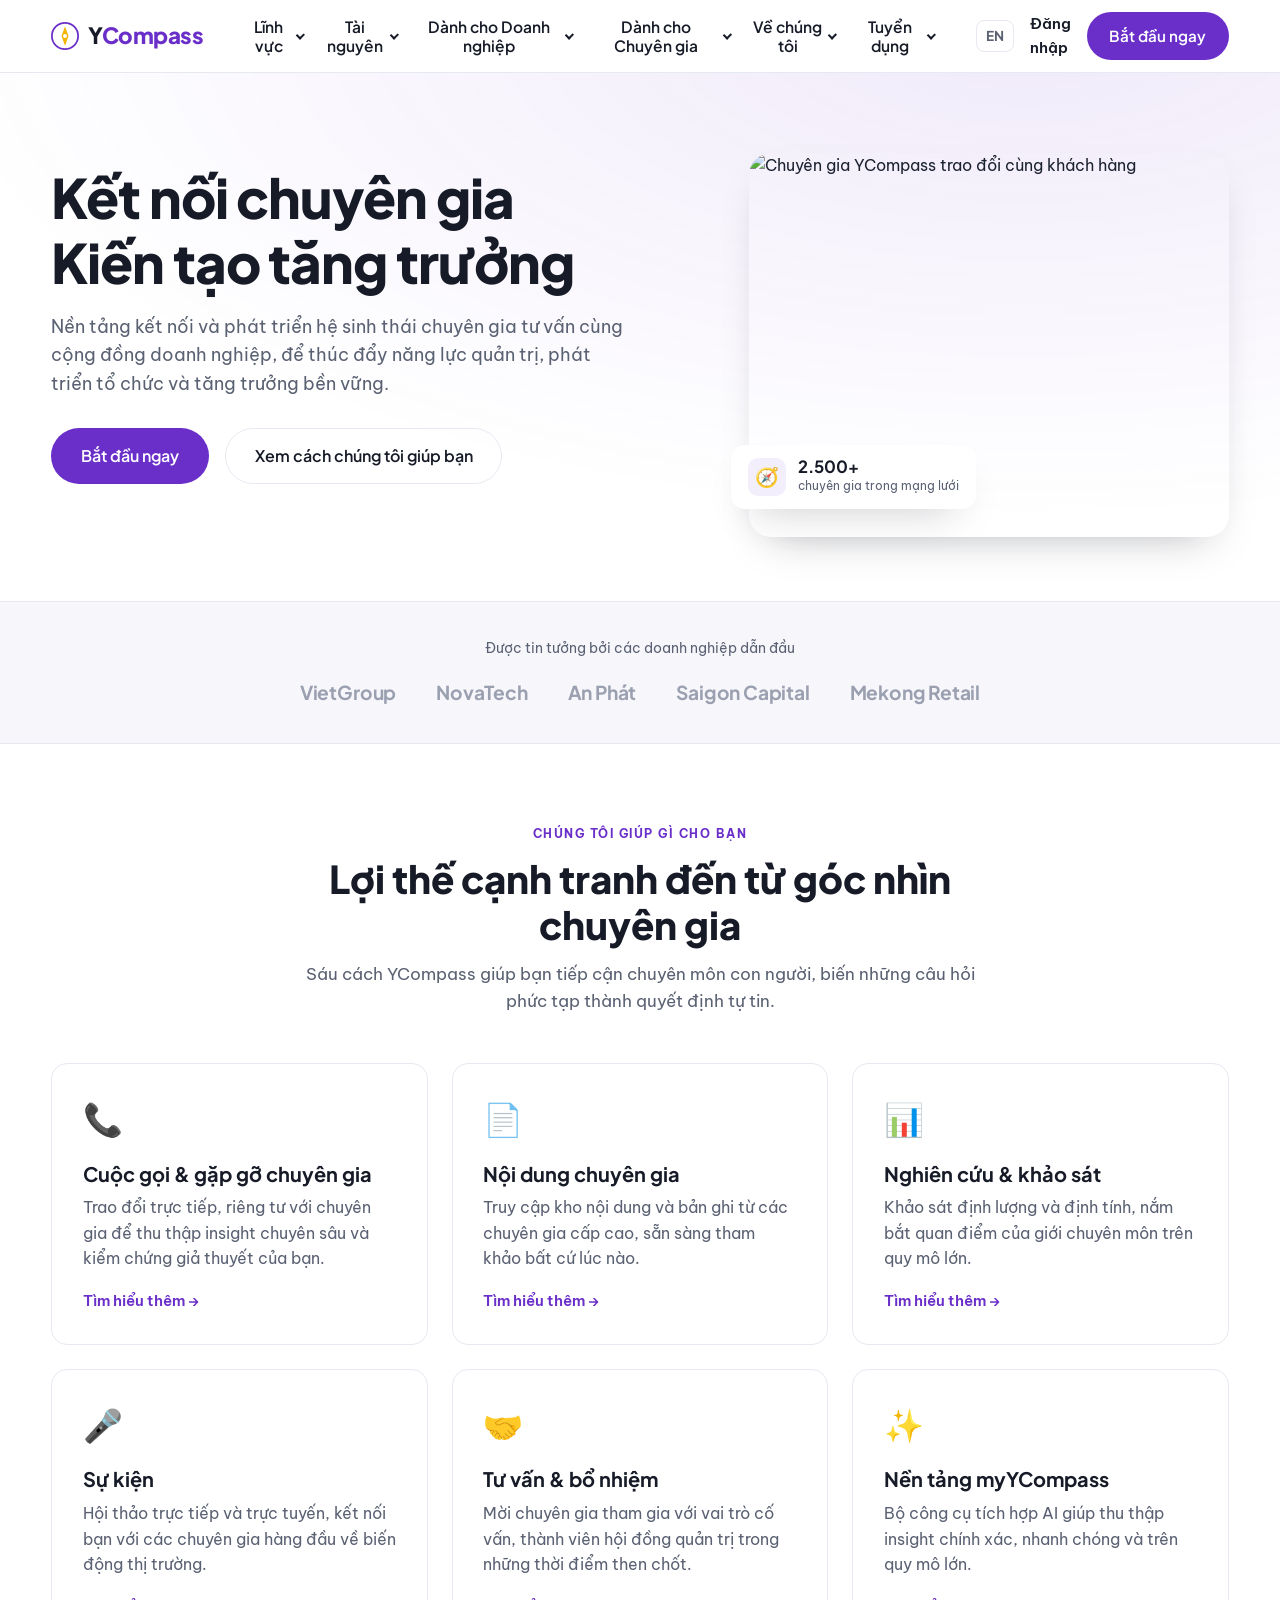
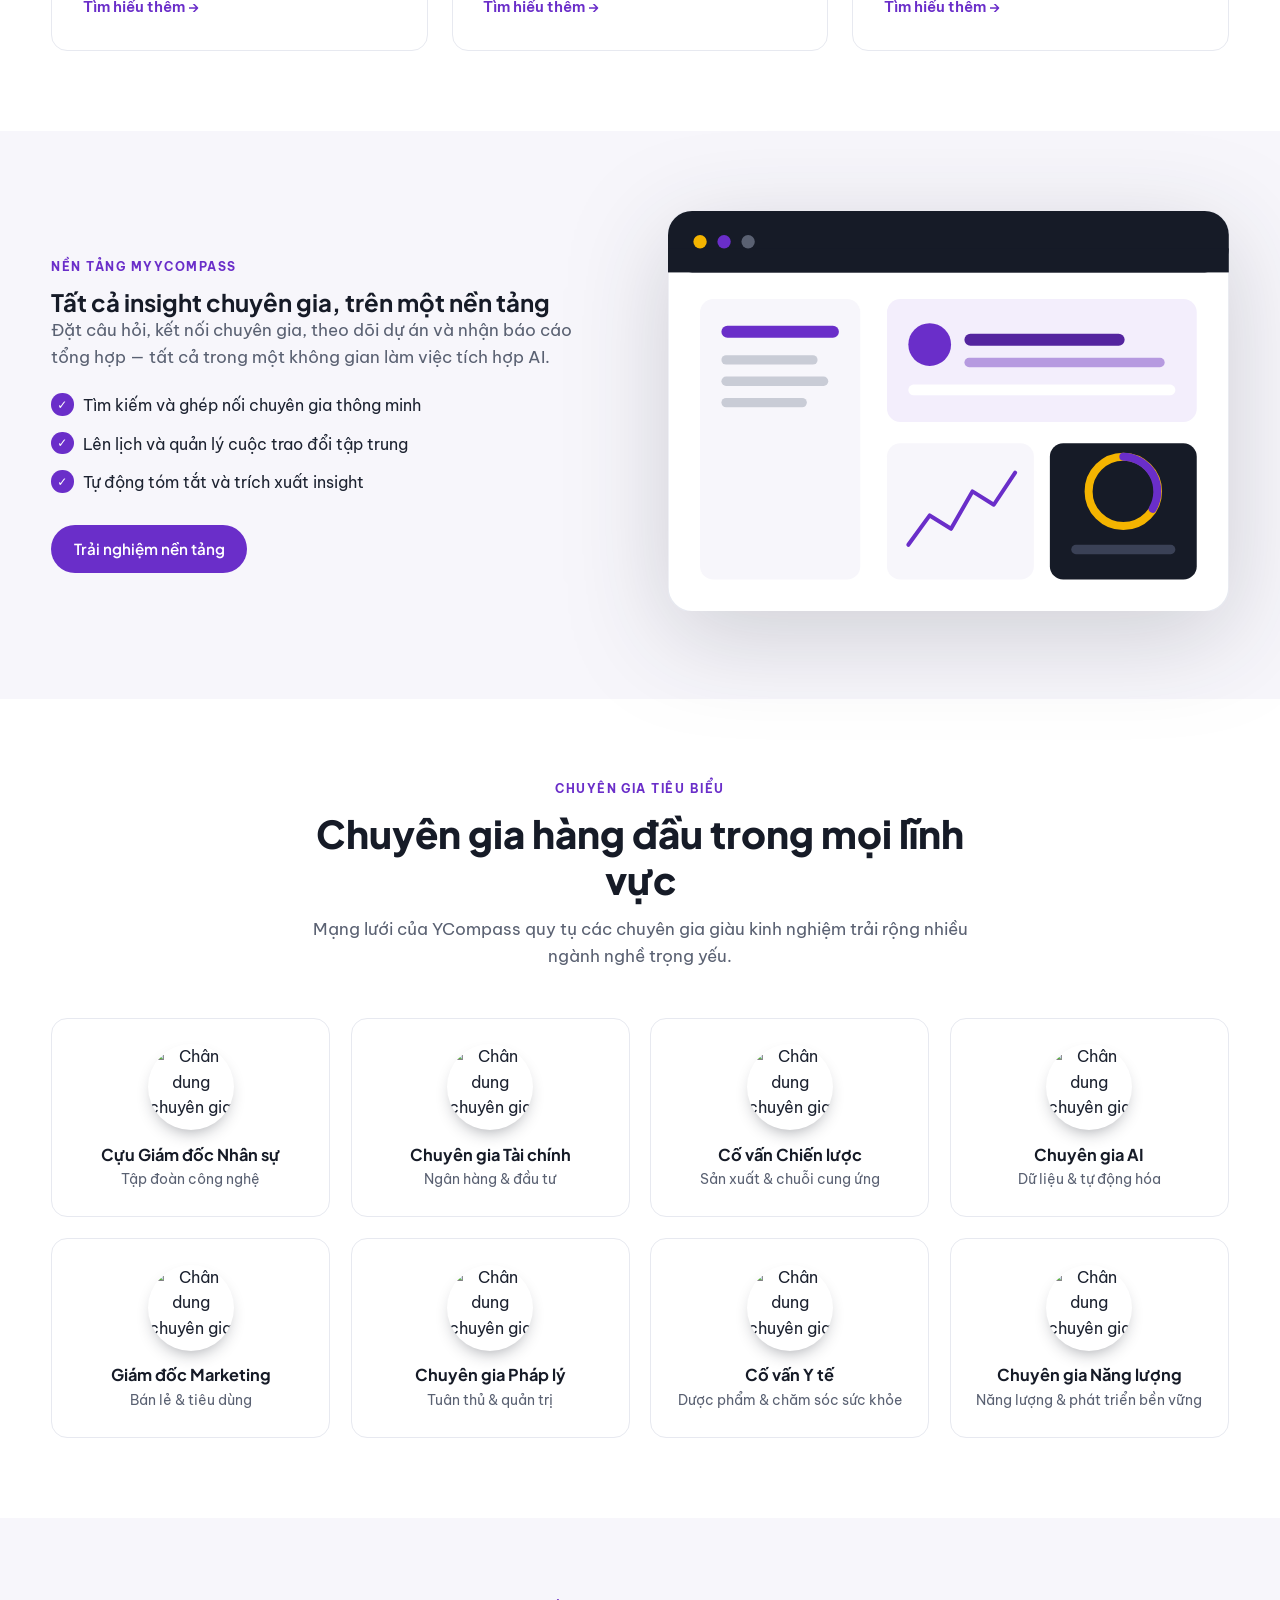
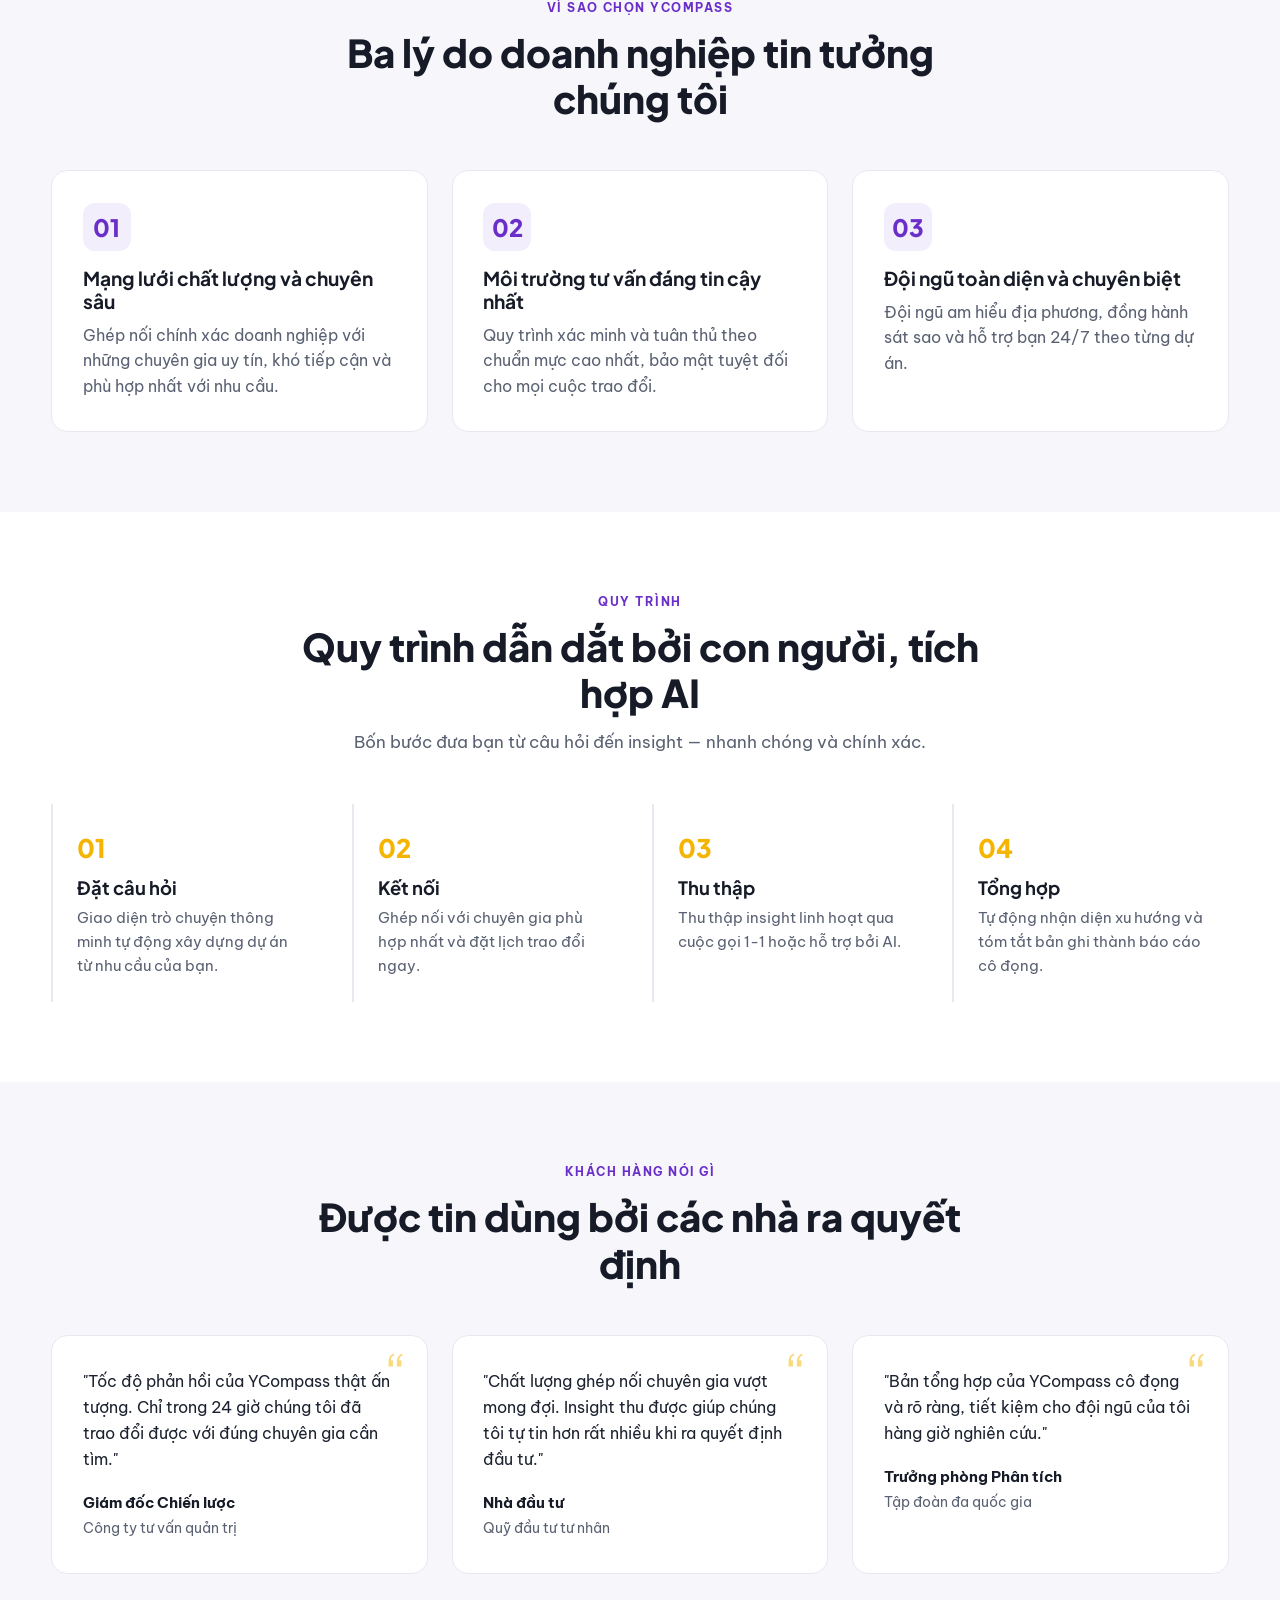
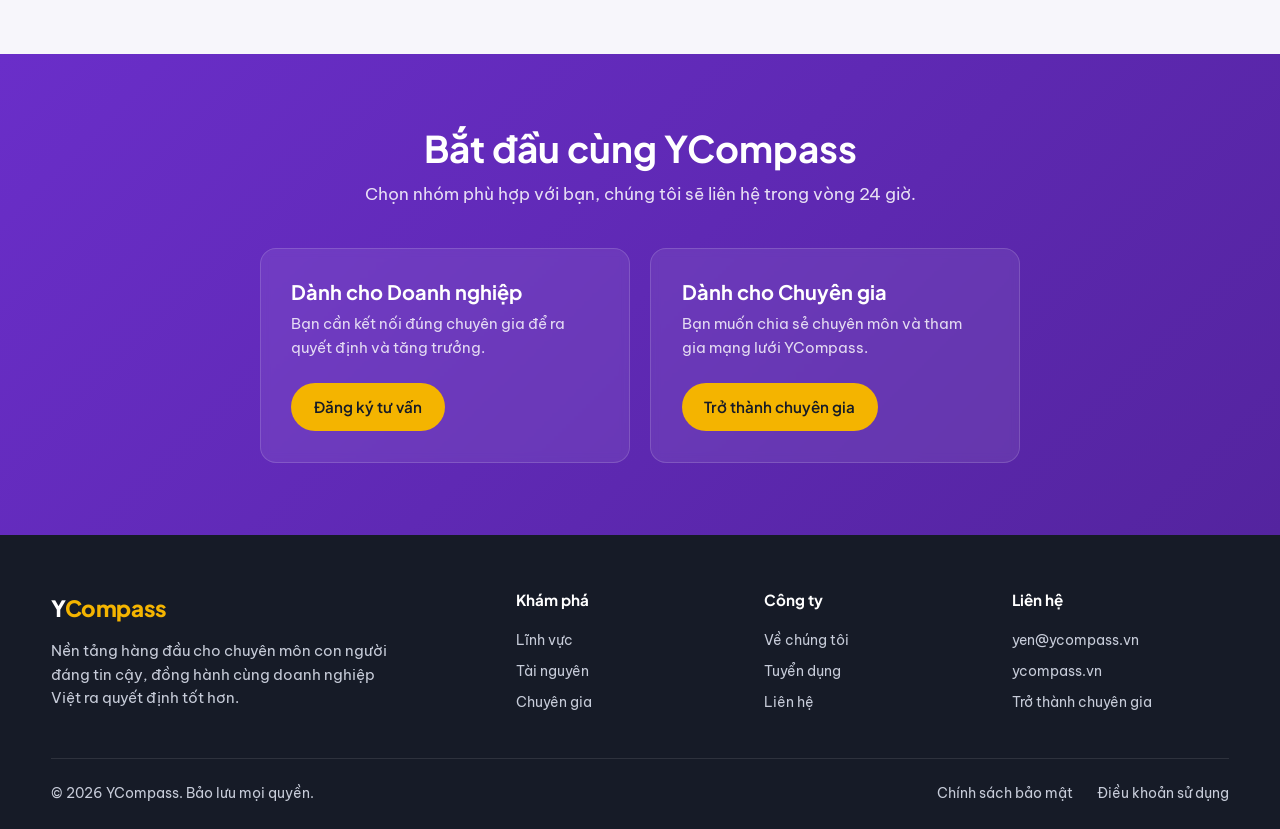
==== index.html @ c02d5e77 "Homepage hero & CTA tweaks - Hero: 2-line headline (no dash), remove eyebrow line - CTA: reduce to 2" ====
<!DOCTYPE html>
<html lang="vi">
<head>
  <meta charset="UTF-8" />
  <meta name="viewport" content="width=device-width, initial-scale=1.0" />
  <title>YCompass — Nền tảng chuyên môn con người đáng tin cậy</title>
  <meta name="description" content="YCompass là nền tảng hàng đầu kết nối doanh nghiệp với mạng lưới chuyên gia, mang đến góc nhìn chuyên môn đáng tin cậy để ra quyết định chiến lược." />
  <link rel="preconnect" href="https://fonts.googleapis.com" />
  <link rel="preconnect" href="https://fonts.gstatic.com" crossorigin />
  <link href="https://fonts.googleapis.com/css2?family=Plus+Jakarta+Sans:wght@400;500;600;700;800&family=Be+Vietnam+Pro:wght@400;500;600;700&display=swap" rel="stylesheet" />
  <link rel="stylesheet" href="styles.css" />
</head>
<body data-page="home">
  <div id="site-header"></div>

  <main id="top">
    <!-- ===== 1. Hero ===== -->
    <section class="hero">
      <div class="container hero-inner">
        <div class="hero-copy">
          <h1>Kết nối chuyên gia<br>Kiến tạo tăng trưởng</h1>
          <p class="lead">Nền tảng kết nối và phát triển hệ sinh thái chuyên gia tư vấn cùng cộng đồng doanh nghiệp, để thúc đẩy năng lực quản trị, phát triển tổ chức và tăng trưởng bền vững.</p>
          <div class="hero-cta">
            <a href="#contact" class="btn btn-primary btn-lg">Bắt đầu ngay</a>
            <a href="#services" class="btn btn-ghost btn-lg">Xem cách chúng tôi giúp bạn</a>
          </div>
        </div>
        <div class="hero-visual">
          <div class="hero-photo">
            <img src="https://images.unsplash.com/photo-1521737604893-d14cc237f11d?auto=format&fit=crop&w=1000&q=80" alt="Chuyên gia YCompass trao đổi cùng khách hàng" loading="eager" />
            <div class="badge"><span class="dotg">🧭</span><span><strong>2.500+</strong><span>chuyên gia trong mạng lưới</span></span></div>
          </div>
        </div>
      </div>
    </section>

    <!-- ===== Logos ===== -->
    <section class="logos">
      <div class="container">
        <p>Được tin tưởng bởi các doanh nghiệp dẫn đầu</p>
        <div class="logo-row">
          <span>VietGroup</span><span>NovaTech</span><span>An Phát</span>
          <span>Saigon Capital</span><span>Mekong Retail</span>
        </div>
      </div>
    </section>

    <!-- ===== 2. How we help (intro) ===== -->
    <section class="section" id="services">
      <div class="container">
        <div class="section-head">
          <p class="eyebrow">Chúng tôi giúp gì cho bạn</p>
          <h2>Lợi thế cạnh tranh đến từ góc nhìn chuyên gia</h2>
          <p class="section-sub">Sáu cách YCompass giúp bạn tiếp cận chuyên môn con người, biến những câu hỏi phức tạp thành quyết định tự tin.</p>
        </div>

        <!-- ===== 3. Six services ===== -->
        <div class="card-grid cols-3">
          <article class="card">
            <div class="card-icon">📞</div>
            <h3>Cuộc gọi & gặp gỡ chuyên gia</h3>
            <p>Trao đổi trực tiếp, riêng tư với chuyên gia để thu thập insight chuyên sâu và kiểm chứng giả thuyết của bạn.</p>
            <a href="experts.html" class="card-link">Tìm hiểu thêm →</a>
          </article>
          <article class="card">
            <div class="card-icon">📄</div>
            <h3>Nội dung chuyên gia</h3>
            <p>Truy cập kho nội dung và bản ghi từ các chuyên gia cấp cao, sẵn sàng tham khảo bất cứ lúc nào.</p>
            <a href="resources.html" class="card-link">Tìm hiểu thêm →</a>
          </article>
          <article class="card">
            <div class="card-icon">📊</div>
            <h3>Nghiên cứu & khảo sát</h3>
            <p>Khảo sát định lượng và định tính, nắm bắt quan điểm của giới chuyên môn trên quy mô lớn.</p>
            <a href="resources.html" class="card-link">Tìm hiểu thêm →</a>
          </article>
          <article class="card">
            <div class="card-icon">🎤</div>
            <h3>Sự kiện</h3>
            <p>Hội thảo trực tiếp và trực tuyến, kết nối bạn với các chuyên gia hàng đầu về biến động thị trường.</p>
            <a href="resources.html" class="card-link">Tìm hiểu thêm →</a>
          </article>
          <article class="card">
            <div class="card-icon">🤝</div>
            <h3>Tư vấn & bổ nhiệm</h3>
            <p>Mời chuyên gia tham gia với vai trò cố vấn, thành viên hội đồng quản trị trong những thời điểm then chốt.</p>
            <a href="experts.html" class="card-link">Tìm hiểu thêm →</a>
          </article>
          <article class="card">
            <div class="card-icon">✨</div>
            <h3>Nền tảng myYCompass</h3>
            <p>Bộ công cụ tích hợp AI giúp thu thập insight chính xác, nhanh chóng và trên quy mô lớn.</p>
            <a href="#showcase" class="card-link">Tìm hiểu thêm →</a>
          </article>
        </div>
      </div>
    </section>

    <!-- ===== Showcase (illustration) ===== -->
    <section class="section section-alt" id="showcase">
      <div class="container split">
        <div class="split-copy">
          <p class="eyebrow">Nền tảng myYCompass</p>
          <h2>Tất cả insight chuyên gia, trên một nền tảng</h2>
          <p class="section-sub">Đặt câu hỏi, kết nối chuyên gia, theo dõi dự án và nhận báo cáo tổng hợp — tất cả trong một không gian làm việc tích hợp AI.</p>
          <ul class="check-list">
            <li>Tìm kiếm và ghép nối chuyên gia thông minh</li>
            <li>Lên lịch và quản lý cuộc trao đổi tập trung</li>
            <li>Tự động tóm tắt và trích xuất insight</li>
          </ul>
          <a href="#contact" class="btn btn-primary">Trải nghiệm nền tảng</a>
        </div>
        <div class="split-visual" aria-hidden="true">
          <svg viewBox="0 0 420 300" xmlns="http://www.w3.org/2000/svg" class="illus">
            <rect width="420" height="300" rx="18" fill="#fff" stroke="#e7e9f0"/>
            <rect x="0" y="0" width="420" height="46" rx="18" fill="#161B27"/>
            <rect x="0" y="28" width="420" height="18" fill="#161B27"/>
            <circle cx="24" cy="23" r="5" fill="#F4B400"/><circle cx="42" cy="23" r="5" fill="#6A2EC9"/><circle cx="60" cy="23" r="5" fill="#5a6172"/>
            <rect x="24" y="66" width="120" height="210" rx="10" fill="#f7f6fb"/>
            <rect x="40" y="86" width="88" height="9" rx="4.5" fill="#6A2EC9"/>
            <rect x="40" y="108" width="72" height="7" rx="3.5" fill="#c9ccd6"/>
            <rect x="40" y="124" width="80" height="7" rx="3.5" fill="#c9ccd6"/>
            <rect x="40" y="140" width="64" height="7" rx="3.5" fill="#c9ccd6"/>
            <rect x="164" y="66" width="232" height="92" rx="10" fill="#f3eefc"/>
            <circle cx="196" cy="100" r="16" fill="#6A2EC9"/>
            <rect x="222" y="92" width="120" height="9" rx="4.5" fill="#54249f"/>
            <rect x="222" y="110" width="150" height="7" rx="3.5" fill="#b69ae0"/>
            <rect x="180" y="130" width="200" height="8" rx="4" fill="#fff"/>
            <rect x="164" y="174" width="110" height="102" rx="10" fill="#f7f6fb"/>
            <rect x="286" y="174" width="110" height="102" rx="10" fill="#161B27"/>
            <polyline points="180,250 196,228 212,238 228,210 244,220 260,196" fill="none" stroke="#6A2EC9" stroke-width="3" stroke-linecap="round" stroke-linejoin="round"/>
            <circle cx="341" cy="210" r="26" fill="none" stroke="#F4B400" stroke-width="6"/>
            <path d="M341 184 a26 26 0 0 1 22 39" fill="none" stroke="#6A2EC9" stroke-width="6" stroke-linecap="round"/>
            <rect x="302" y="250" width="78" height="7" rx="3.5" fill="#3a4156"/>
          </svg>
        </div>
      </div>
    </section>

    <!-- ===== 4. Featured experts ===== -->
    <section class="section" id="experts">
      <div class="container">
        <div class="section-head">
          <p class="eyebrow">Chuyên gia tiêu biểu</p>
          <h2>Chuyên gia hàng đầu trong mọi lĩnh vực</h2>
          <p class="section-sub">Mạng lưới của YCompass quy tụ các chuyên gia giàu kinh nghiệm trải rộng nhiều ngành nghề trọng yếu.</p>
        </div>
        <div class="expert-grid">
          <article class="expert"><img class="ephoto" src="https://images.unsplash.com/photo-1573497019940-1c28c88b4f3e?auto=format&fit=crop&crop=faces&w=200&h=200&q=80" alt="Chân dung chuyên gia" loading="lazy" /><h4>Cựu Giám đốc Nhân sự</h4><p>Tập đoàn công nghệ</p></article>
          <article class="expert"><img class="ephoto" src="https://images.unsplash.com/photo-1507003211169-0a1dd7228f2d?auto=format&fit=crop&crop=faces&w=200&h=200&q=80" alt="Chân dung chuyên gia" loading="lazy" /><h4>Chuyên gia Tài chính</h4><p>Ngân hàng & đầu tư</p></article>
          <article class="expert"><img class="ephoto" src="https://images.unsplash.com/photo-1500648767791-00dcc994a43e?auto=format&fit=crop&crop=faces&w=200&h=200&q=80" alt="Chân dung chuyên gia" loading="lazy" /><h4>Cố vấn Chiến lược</h4><p>Sản xuất & chuỗi cung ứng</p></article>
          <article class="expert"><img class="ephoto" src="https://images.unsplash.com/photo-1494790108377-be9c29b29330?auto=format&fit=crop&crop=faces&w=200&h=200&q=80" alt="Chân dung chuyên gia" loading="lazy" /><h4>Chuyên gia AI</h4><p>Dữ liệu & tự động hóa</p></article>
          <article class="expert"><img class="ephoto" src="https://images.unsplash.com/photo-1438761681033-6461ffad8d80?auto=format&fit=crop&crop=faces&w=200&h=200&q=80" alt="Chân dung chuyên gia" loading="lazy" /><h4>Giám đốc Marketing</h4><p>Bán lẻ & tiêu dùng</p></article>
          <article class="expert"><img class="ephoto" src="https://images.unsplash.com/photo-1472099645785-5658abf4ff4e?auto=format&fit=crop&crop=faces&w=200&h=200&q=80" alt="Chân dung chuyên gia" loading="lazy" /><h4>Chuyên gia Pháp lý</h4><p>Tuân thủ & quản trị</p></article>
          <article class="expert"><img class="ephoto" src="https://images.unsplash.com/photo-1534528741775-53994a69daeb?auto=format&fit=crop&crop=faces&w=200&h=200&q=80" alt="Chân dung chuyên gia" loading="lazy" /><h4>Cố vấn Y tế</h4><p>Dược phẩm & chăm sóc sức khỏe</p></article>
          <article class="expert"><img class="ephoto" src="https://images.unsplash.com/photo-1560250097-0b93528c311a?auto=format&fit=crop&crop=faces&w=200&h=200&q=80" alt="Chân dung chuyên gia" loading="lazy" /><h4>Chuyên gia Năng lượng</h4><p>Năng lượng & phát triển bền vững</p></article>
        </div>
      </div>
    </section>

    <!-- ===== 5. Why choose (three pillars) ===== -->
    <section class="section section-alt" id="why">
      <div class="container">
        <div class="section-head">
          <p class="eyebrow">Vì sao chọn YCompass</p>
          <h2>Ba lý do doanh nghiệp tin tưởng chúng tôi</h2>
        </div>
        <div class="card-grid cols-3">
          <article class="pillar">
            <span class="pillar-num">01</span>
            <h3>Mạng lưới chất lượng và chuyên sâu</h3>
            <p>Ghép nối chính xác doanh nghiệp với những chuyên gia uy tín, khó tiếp cận và phù hợp nhất với nhu cầu.</p>
          </article>
          <article class="pillar">
            <span class="pillar-num">02</span>
            <h3>Môi trường tư vấn đáng tin cậy nhất</h3>
            <p>Quy trình xác minh và tuân thủ theo chuẩn mực cao nhất, bảo mật tuyệt đối cho mọi cuộc trao đổi.</p>
          </article>
          <article class="pillar">
            <span class="pillar-num">03</span>
            <h3>Đội ngũ toàn diện và chuyên biệt</h3>
            <p>Đội ngũ am hiểu địa phương, đồng hành sát sao và hỗ trợ bạn 24/7 theo từng dự án.</p>
          </article>
        </div>
      </div>
    </section>

    <!-- ===== 6. Four-step workflow ===== -->
    <section class="section" id="how">
      <div class="container">
        <div class="section-head">
          <p class="eyebrow">Quy trình</p>
          <h2>Quy trình dẫn dắt bởi con người, tích hợp AI</h2>
          <p class="section-sub">Bốn bước đưa bạn từ câu hỏi đến insight — nhanh chóng và chính xác.</p>
        </div>
        <div class="steps">
          <div class="step"><span class="step-num">01</span><h4>Đặt câu hỏi</h4><p>Giao diện trò chuyện thông minh tự động xây dựng dự án từ nhu cầu của bạn.</p></div>
          <div class="step"><span class="step-num">02</span><h4>Kết nối</h4><p>Ghép nối với chuyên gia phù hợp nhất và đặt lịch trao đổi ngay.</p></div>
          <div class="step"><span class="step-num">03</span><h4>Thu thập</h4><p>Thu thập insight linh hoạt qua cuộc gọi 1-1 hoặc hỗ trợ bởi AI.</p></div>
          <div class="step"><span class="step-num">04</span><h4>Tổng hợp</h4><p>Tự động nhận diện xu hướng và tóm tắt bản ghi thành báo cáo cô đọng.</p></div>
        </div>
      </div>
    </section>

    <!-- ===== 7. Testimonials ===== -->
    <section class="section section-alt" id="testimonials">
      <div class="container">
        <div class="section-head">
          <p class="eyebrow">Khách hàng nói gì</p>
          <h2>Được tin dùng bởi các nhà ra quyết định</h2>
        </div>
        <div class="card-grid cols-3">
          <blockquote class="quote">
            <p>"Tốc độ phản hồi của YCompass thật ấn tượng. Chỉ trong 24 giờ chúng tôi đã trao đổi được với đúng chuyên gia cần tìm."</p>
            <footer><strong>Giám đốc Chiến lược</strong><span>Công ty tư vấn quản trị</span></footer>
          </blockquote>
          <blockquote class="quote">
            <p>"Chất lượng ghép nối chuyên gia vượt mong đợi. Insight thu được giúp chúng tôi tự tin hơn rất nhiều khi ra quyết định đầu tư."</p>
            <footer><strong>Nhà đầu tư</strong><span>Quỹ đầu tư tư nhân</span></footer>
          </blockquote>
          <blockquote class="quote">
            <p>"Bản tổng hợp của YCompass cô đọng và rõ ràng, tiết kiệm cho đội ngũ của tôi hàng giờ nghiên cứu."</p>
            <footer><strong>Trưởng phòng Phân tích</strong><span>Tập đoàn đa quốc gia</span></footer>
          </blockquote>
        </div>
      </div>
    </section>

    <!-- ===== 8. CTA — three audiences ===== -->
    <section class="cta" id="contact">
      <div class="container">
        <div class="cta-head">
          <h2>Bắt đầu cùng YCompass</h2>
          <p>Chọn nhóm phù hợp với bạn, chúng tôi sẽ liên hệ trong vòng 24 giờ.</p>
        </div>
        <div class="audience-grid two">
          <article class="audience">
            <h3>Dành cho Doanh nghiệp</h3>
            <p>Bạn cần kết nối đúng chuyên gia để ra quyết định và tăng trưởng.</p>
            <a href="business.html" class="btn btn-gold">Đăng ký tư vấn</a>
          </article>
          <article class="audience">
            <h3>Dành cho Chuyên gia</h3>
            <p>Bạn muốn chia sẻ chuyên môn và tham gia mạng lưới YCompass.</p>
            <a href="experts.html" class="btn btn-gold">Trở thành chuyên gia</a>
          </article>
        </div>
      </div>
    </section>
  </main>

  <div id="site-footer"></div>

  <script src="layout.js"></script>
  <script src="script.js"></script>
</body>
</html>
---- styles.css ----
:root {
  --purple: #6A2EC9;
  --purple-dark: #54249f;
  --purple-soft: #f3eefc;
  --gold: #F4B400;
  --navy: #161B27;
  --navy-soft: #1f2535;
  --ink: #1c2230;
  --muted: #5a6172;
  --line: #e7e9f0;
  --bg: #ffffff;
  --bg-alt: #f7f6fb;
  --radius: 16px;
  --shadow: 0 18px 40px -22px rgba(22, 27, 39, .35);
  --font: "Be Vietnam Pro", "Plus Jakarta Sans", system-ui, sans-serif;
  --head: "Plus Jakarta Sans", "Be Vietnam Pro", system-ui, sans-serif;
}

* { box-sizing: border-box; margin: 0; padding: 0; }
html { scroll-behavior: smooth; }
body {
  font-family: var(--font);
  color: var(--ink);
  background: var(--bg);
  line-height: 1.6;
  -webkit-font-smoothing: antialiased;
}
h1, h2, h3, h4, h5 { font-family: var(--head); line-height: 1.2; color: var(--navy); }
a { color: inherit; text-decoration: none; }
img { max-width: 100%; }

.container { width: min(1180px, 92%); margin-inline: auto; }

/* ===== Buttons ===== */
.btn {
  display: inline-flex; align-items: center; justify-content: center;
  font-weight: 600; font-family: var(--head);
  padding: .7rem 1.35rem; border-radius: 999px; border: 1.5px solid transparent;
  cursor: pointer; transition: transform .15s ease, box-shadow .2s ease, background .2s ease;
  font-size: .95rem; white-space: nowrap;
}
.btn-lg { padding: .9rem 1.8rem; font-size: 1rem; }
.btn-primary { background: var(--purple); color: #fff; }
.btn-primary:hover { background: var(--purple-dark); transform: translateY(-2px); box-shadow: 0 12px 24px -10px rgba(106,46,201,.6); }
.btn-gold { background: var(--gold); color: var(--navy); }
.btn-gold:hover { transform: translateY(-2px); box-shadow: 0 12px 24px -10px rgba(244,180,0,.7); }
.btn-ghost { background: transparent; color: var(--navy); border-color: var(--line); }
.btn-ghost:hover { border-color: var(--purple); color: var(--purple); }

.eyebrow {
  text-transform: uppercase; letter-spacing: .12em; font-size: .78rem;
  font-weight: 700; color: var(--purple); margin-bottom: .75rem;
}

/* ===== Header ===== */
.site-header {
  position: sticky; top: 0; z-index: 50;
  background: rgba(255,255,255,.88); backdrop-filter: blur(12px);
  border-bottom: 1px solid var(--line);
}
.header-inner { display: flex; align-items: center; gap: 2rem; height: 72px; }
.brand { display: flex; align-items: center; gap: .55rem; color: var(--purple); }
.brand-mark { display: inline-flex; }
.brand-text { font-family: var(--head); font-weight: 800; font-size: 1.4rem; color: var(--navy); letter-spacing: -.02em; }
.brand-text span { color: var(--purple); }

.main-nav { margin-inline: auto; }
.nav-list { display: flex; gap: .1rem; list-style: none; }
.nav-item { position: relative; }
.nav-link {
  background: none; border: none; cursor: pointer; font-family: var(--head);
  font-size: .97rem; font-weight: 600; color: var(--navy);
  padding: .55rem .68rem; border-radius: 10px; display: inline-flex; align-items: center; gap: .3rem;
  transition: background .15s, color .15s;
}
.nav-link:hover { background: var(--purple-soft); color: var(--purple); }
.caret { width: 7px; height: 7px; border-right: 2px solid currentColor; border-bottom: 2px solid currentColor; transform: rotate(45deg) translateY(-2px); transition: transform .2s; }
.nav-item.open .caret { transform: rotate(-135deg) translateY(-1px); }

.dropdown {
  position: absolute; top: calc(100% + 8px); left: 0;
  background: #fff; border: 1px solid var(--line); border-radius: 14px;
  box-shadow: var(--shadow); padding: .5rem; width: 240px;
  opacity: 0; visibility: hidden; transform: translateY(8px);
  transition: opacity .18s ease, transform .18s ease, visibility .18s;
}
.nav-item.open .dropdown { opacity: 1; visibility: visible; transform: translateY(0); }
.dropdown a { display: block; padding: .55rem .8rem; border-radius: 10px; transition: background .15s, color .15s; color: var(--navy); font-size: .92rem; font-weight: 500; }
.dropdown a:hover { background: var(--purple-soft); color: var(--purple); }
.dropdown strong { display: block; color: var(--navy); font-size: .95rem; font-weight: 600; }
.dropdown span { font-size: .82rem; color: var(--muted); }

/* Mega dropdown (multi-column) */
.dropdown.mega { display: flex; gap: .9rem; width: max-content; max-width: 92vw; padding: 1.1rem; align-items: stretch; }
.mega-col { min-width: 170px; }
.dropdown.mega .mega-title { display: block; font-family: var(--head); font-size: .72rem; font-weight: 700; text-transform: uppercase; letter-spacing: .08em; color: var(--purple); padding: 0 .8rem .5rem; }

/* Mega feature card (illustration) */
.mega-feature { width: 230px; flex: 0 0 230px; padding: 0; border-radius: 12px; overflow: hidden; background: var(--bg-alt); border: 1px solid var(--line); display: flex; flex-direction: column; transition: transform .18s, box-shadow .18s; align-self: stretch; }
.mega-feature:hover { transform: translateY(-2px); box-shadow: var(--shadow); background: var(--bg-alt); }
.mega-feature .thumb { display: block; line-height: 0; }
.mega-feature .thumb svg { width: 100%; height: auto; display: block; }
.mega-feature .fcap { padding: .8rem .9rem 1rem; display: block; }
.mega-feature .fcap strong { display: block; color: var(--navy); font-size: .92rem; font-weight: 700; margin-bottom: .2rem; }
.mega-feature .fcap span { display: block; color: var(--muted); font-size: .8rem; line-height: 1.4; }

.header-actions { display: flex; align-items: center; gap: 1rem; }
.link-login { font-weight: 600; font-size: .95rem; color: var(--navy); }
.link-login:hover { color: var(--purple); }
.menu-toggle { display: none; flex-direction: column; gap: 5px; background: none; border: none; cursor: pointer; padding: 6px; }
.menu-toggle span { width: 24px; height: 2px; background: var(--navy); border-radius: 2px; transition: .25s; }

/* ===== Hero ===== */
.hero { background: radial-gradient(1100px 500px at 80% -10%, rgba(106,46,201,.10), transparent), var(--bg); padding: 5rem 0 4rem; overflow: hidden; }
.hero-inner { display: grid; grid-template-columns: 1.15fr .85fr; gap: 3rem; align-items: center; }
.hero h1 { font-size: clamp(2.1rem, 4.5vw, 3.4rem); font-weight: 800; letter-spacing: -.02em; margin-bottom: 1.1rem; }
.hero .lead { font-size: 1.12rem; color: var(--muted); max-width: 36rem; margin-bottom: 1.8rem; }
.hero-cta { display: flex; gap: 1rem; flex-wrap: wrap; margin-bottom: 2.6rem; }
.hero-stats { display: flex; gap: 2.5rem; flex-wrap: wrap; }
.hero-stats strong { display: block; font-family: var(--head); font-size: 1.7rem; font-weight: 800; color: var(--purple); }
.hero-stats span { font-size: .9rem; color: var(--muted); }

.hero-visual { display: flex; justify-content: center; }
.orbit { position: relative; width: 320px; height: 320px; border-radius: 50%;
  background: conic-gradient(from 180deg, var(--purple-soft), #fff, var(--purple-soft));
  border: 1px solid var(--line); display: grid; place-items: center; }
.orbit::before, .orbit::after { content: ""; position: absolute; border: 1.5px dashed rgba(106,46,201,.25); border-radius: 50%; }
.orbit::before { inset: 36px; } .orbit::after { inset: 84px; }
.orbit-core { width: 110px; height: 110px; border-radius: 50%; background: linear-gradient(135deg, var(--purple), var(--purple-dark)); color: #fff; font-family: var(--head); font-weight: 800; font-size: 2rem; display: grid; place-items: center; box-shadow: 0 20px 40px -16px rgba(106,46,201,.6); }
.dot { position: absolute; width: 18px; height: 18px; border-radius: 50%; background: var(--gold); box-shadow: 0 0 0 6px rgba(244,180,0,.15); animation: float 5s ease-in-out infinite; }
.d1 { top: 10px; left: 50%; } .d2 { right: 18px; top: 48%; animation-delay: .8s; }
.d3 { bottom: 22px; left: 28%; background: var(--purple); box-shadow: 0 0 0 6px rgba(106,46,201,.12); animation-delay: 1.4s; }
.d4 { top: 40%; left: 6px; animation-delay: 2s; }
@keyframes float { 0%,100% { transform: translateY(0); } 50% { transform: translateY(-10px); } }

/* ===== Logos ===== */
.logos { padding: 2.2rem 0; border-block: 1px solid var(--line); background: var(--bg-alt); }
.logos p { text-align: center; color: var(--muted); font-size: .88rem; margin-bottom: 1.1rem; }
.logo-row { display: flex; justify-content: center; flex-wrap: wrap; gap: 2.5rem; }
.logo-row span { font-family: var(--head); font-weight: 700; font-size: 1.2rem; color: #9aa0b0; letter-spacing: -.01em; }

/* ===== Sections ===== */
.section { padding: 5rem 0; }
.section-alt { background: var(--bg-alt); }
.section-head { text-align: center; max-width: 44rem; margin: 0 auto 3rem; }
.section-head h2 { font-size: clamp(1.7rem, 3vw, 2.4rem); font-weight: 800; margin-bottom: .8rem; }
.section-sub { color: var(--muted); font-size: 1.05rem; }

.card-grid { display: grid; gap: 1.5rem; }
.cols-3 { grid-template-columns: repeat(3, 1fr); }

.card, .industry, .resource {
  background: #fff; border: 1px solid var(--line); border-radius: var(--radius);
  padding: 1.9rem; transition: transform .2s ease, box-shadow .2s ease, border-color .2s;
}
.card:hover, .industry:hover, .resource:hover { transform: translateY(-4px); box-shadow: var(--shadow); border-color: transparent; }
.card-icon { font-size: 2rem; margin-bottom: 1rem; }
.card h3, .industry h3, .resource h3 { font-size: 1.25rem; margin-bottom: .6rem; }
.card p, .industry p, .resource p { color: var(--muted); margin-bottom: 1rem; }
.card-link { color: var(--purple); font-weight: 600; font-size: .92rem; }
.card-link:hover { color: var(--purple-dark); }
.industry { border-top: 3px solid var(--gold); }
.tag { display: inline-block; background: var(--purple-soft); color: var(--purple); font-size: .75rem; font-weight: 700; padding: .25rem .7rem; border-radius: 999px; margin-bottom: .9rem; text-transform: uppercase; letter-spacing: .05em; }

/* ===== Steps ===== */
.steps { display: grid; grid-template-columns: repeat(4, 1fr); gap: 1.5rem; }
.step { padding: 1.5rem; border-left: 2px solid var(--line); }
.step-num { font-family: var(--head); font-weight: 800; font-size: 1.6rem; color: var(--gold); }
.step h4 { margin: .5rem 0 .4rem; font-size: 1.15rem; }
.step p { color: var(--muted); font-size: .95rem; }

/* ===== About ===== */
.about-grid { display: grid; grid-template-columns: 1.1fr .9fr; gap: 3rem; align-items: center; }
.why-list { list-style: none; margin-top: 1.5rem; display: grid; gap: 1rem; }
.why-list li { padding-left: 2rem; position: relative; color: var(--muted); }
.why-list li::before { content: "✓"; position: absolute; left: 0; top: 0; width: 1.4rem; height: 1.4rem; background: var(--purple-soft); color: var(--purple); border-radius: 50%; display: grid; place-items: center; font-size: .8rem; font-weight: 700; }
.why-list strong { color: var(--navy); }
.about-cards { display: grid; grid-template-columns: 1fr 1fr; gap: 1.2rem; }
.stat-card { background: var(--navy); color: #fff; border-radius: var(--radius); padding: 1.6rem; text-align: center; }
.stat-card strong { display: block; font-family: var(--head); font-size: 2rem; font-weight: 800; color: var(--gold); }
.stat-card span { font-size: .9rem; color: #c7ccd9; }

/* ===== Featured experts ===== */
.expert-grid { display: grid; grid-template-columns: repeat(4, 1fr); gap: 1.3rem; }
.expert { background: #fff; border: 1px solid var(--line); border-radius: var(--radius); padding: 1.6rem 1.2rem; text-align: center; transition: transform .2s, box-shadow .2s; }
.expert:hover { transform: translateY(-4px); box-shadow: var(--shadow); }
.avatar { width: 64px; height: 64px; border-radius: 50%; margin: 0 auto .9rem; display: grid; place-items: center; font-family: var(--head); font-weight: 800; color: #fff; font-size: 1.2rem; background: var(--c1, var(--purple)); }
.expert h4 { font-size: 1.02rem; margin-bottom: .25rem; }
.expert p { color: var(--muted); font-size: .88rem; }

/* ===== Pillars ===== */
.pillar { background: #fff; border: 1px solid var(--line); border-radius: var(--radius); padding: 2rem 1.9rem; transition: transform .2s, box-shadow .2s; }
.pillar:hover { transform: translateY(-4px); box-shadow: var(--shadow); }
.pillar-num { font-family: var(--head); font-weight: 800; font-size: 1.5rem; color: var(--purple); background: var(--purple-soft); width: 3rem; height: 3rem; border-radius: 12px; display: grid; place-items: center; margin-bottom: 1rem; }
.pillar h3 { font-size: 1.2rem; margin-bottom: .6rem; }
.pillar p { color: var(--muted); }

/* ===== Testimonials ===== */
.quote { background: #fff; border: 1px solid var(--line); border-radius: var(--radius); padding: 2rem 1.9rem; position: relative; }
.quote::before { content: "“"; font-family: var(--head); font-size: 3.5rem; line-height: 1; color: var(--gold); position: absolute; top: .6rem; right: 1.2rem; opacity: .5; }
.quote p { color: var(--ink); font-size: 1.02rem; margin-bottom: 1.2rem; }
.quote footer strong { display: block; color: var(--navy); font-size: .95rem; }
.quote footer span { color: var(--muted); font-size: .85rem; }

/* ===== CTA — audiences ===== */
.cta { background: linear-gradient(135deg, var(--purple), var(--purple-dark)); padding: 4.5rem 0; color: #fff; }
.cta-head { text-align: center; max-width: 42rem; margin: 0 auto 2.5rem; }
.cta h2 { color: #fff; font-size: clamp(1.7rem, 3vw, 2.3rem); margin-bottom: .7rem; }
.cta-head p { color: rgba(255,255,255,.85); font-size: 1.05rem; }
.audience-grid { display: grid; grid-template-columns: repeat(3, 1fr); gap: 1.3rem; }
.audience-grid.two { grid-template-columns: repeat(2, 1fr); max-width: 760px; margin: 0 auto; }
.audience { background: rgba(255,255,255,.08); border: 1px solid rgba(255,255,255,.15); border-radius: var(--radius); padding: 1.9rem; backdrop-filter: blur(4px); }
.audience h3 { color: #fff; font-size: 1.25rem; margin-bottom: .5rem; }
.audience p { color: rgba(255,255,255,.82); margin-bottom: 1.4rem; font-size: .95rem; }

/* ===== Language switch ===== */
.lang-switch { font-family: var(--head); font-weight: 700; font-size: .85rem; color: var(--muted); border: 1px solid var(--line); border-radius: 8px; padding: .25rem .55rem; cursor: pointer; }
.lang-switch:hover { color: var(--purple); border-color: var(--purple); }

/* ===== Footer ===== */
.site-footer { background: var(--navy); color: #c7ccd9; padding: 3.5rem 0 1.5rem; }
.footer-grid { display: grid; grid-template-columns: 2fr 1fr 1fr 1fr; gap: 2rem; padding-bottom: 2.5rem; border-bottom: 1px solid rgba(255,255,255,.1); }
.footer-brand .brand-text { color: #fff; }
.footer-brand .brand-text span { color: var(--gold); }
.footer-brand p { margin-top: .8rem; max-width: 22rem; font-size: .92rem; }
.footer-col h5 { color: #fff; font-size: .95rem; margin-bottom: 1rem; }
.footer-col a { display: block; color: #c7ccd9; font-size: .9rem; padding: .25rem 0; transition: color .15s; }
.footer-col a:hover { color: var(--gold); }
.footer-bottom { display: flex; justify-content: space-between; align-items: center; padding-top: 1.5rem; font-size: .85rem; flex-wrap: wrap; gap: .8rem; }
.footer-legal { display: flex; gap: 1.5rem; }
.footer-legal a:hover { color: var(--gold); }

/* ===== Real photos ===== */
.hero-photo { position: relative; width: 100%; }
.hero-photo img { width: 100%; aspect-ratio: 5/4; object-fit: cover; border-radius: 22px; box-shadow: var(--shadow); display: block; }
.hero-photo .badge { position: absolute; left: -18px; bottom: 28px; background: #fff; border-radius: 14px; box-shadow: var(--shadow); padding: .8rem 1.1rem; display: flex; align-items: center; gap: .7rem; }
.hero-photo .badge .dotg { width: 38px; height: 38px; border-radius: 10px; background: var(--purple-soft); display: grid; place-items: center; font-size: 1.2rem; }
.hero-photo .badge strong { display: block; font-family: var(--head); font-size: 1.05rem; color: var(--navy); line-height: 1; }
.hero-photo .badge span { font-size: .78rem; color: var(--muted); }
.subhero-art img, .feature-art img { width: 100%; aspect-ratio: 4/3; object-fit: cover; border-radius: 18px; box-shadow: 0 24px 50px rgba(22,27,39,.28); display: block; }
.ephoto { width: 86px; height: 86px; border-radius: 50%; object-fit: cover; margin: 0 auto .9rem; display: block; box-shadow: 0 8px 18px -8px rgba(22,27,39,.45); }

/* ===== Active nav ===== */
.nav-link.active { color: var(--purple); }
.nav-link.active::after { content: ""; }

/* ===== Split (illustration block) ===== */
.split { display: grid; grid-template-columns: 1fr 1fr; gap: 3.5rem; align-items: center; }
.split-copy .section-sub { margin-bottom: 1.4rem; }
.split-visual .illus { width: 100%; height: auto; filter: drop-shadow(0 24px 50px rgba(22,27,39,.18)); }
.check-list { list-style: none; display: grid; gap: .8rem; margin-bottom: 1.8rem; }
.check-list li { padding-left: 2rem; position: relative; color: var(--ink); }
.check-list li::before { content: "✓"; position: absolute; left: 0; top: 0; width: 1.4rem; height: 1.4rem; background: var(--purple); color: #fff; border-radius: 50%; display: grid; place-items: center; font-size: .75rem; font-weight: 700; }

/* ===== Sub-page hero ===== */
.subhero { background: radial-gradient(900px 400px at 85% -20%, rgba(106,46,201,.12), transparent), var(--navy); color: #fff; padding: 4.5rem 0; }
.subhero .container { display: grid; grid-template-columns: 1.1fr .9fr; gap: 3rem; align-items: center; }
.subhero .eyebrow { color: var(--gold); }
.subhero h1 { color: #fff; font-size: clamp(2rem, 4vw, 3rem); font-weight: 800; letter-spacing: -.02em; margin-bottom: 1rem; }
.subhero p.lead { color: rgba(255,255,255,.85); font-size: 1.1rem; max-width: 34rem; margin-bottom: 1.6rem; }
.subhero .illus { width: 100%; height: auto; }
.breadcrumb { font-size: .85rem; color: rgba(255,255,255,.6); margin-bottom: 1rem; }
.breadcrumb a { color: rgba(255,255,255,.8); }
.breadcrumb a:hover { color: var(--gold); }

/* ===== Generic feature list (sub-pages) ===== */
.feature-row { display: grid; grid-template-columns: 1fr 1fr; gap: 3rem; align-items: center; margin-bottom: 1rem; }
.feature-row.rev .feature-art { order: 2; }
.feature-art .illus { width: 100%; height: auto; border-radius: 16px; }
.feature-text h3 { font-size: 1.5rem; margin-bottom: .7rem; }
.feature-text p { color: var(--muted); margin-bottom: 1rem; }

/* ===== Tiles (sub-page link grids) ===== */
.tile-grid { display: grid; grid-template-columns: repeat(3, 1fr); gap: 1.3rem; }
.tile { background: #fff; border: 1px solid var(--line); border-radius: var(--radius); padding: 1.6rem; transition: transform .2s, box-shadow .2s; }
.tile:hover { transform: translateY(-4px); box-shadow: var(--shadow); }
.tile .t-ico { width: 44px; height: 44px; border-radius: 12px; background: var(--purple-soft); display: grid; place-items: center; font-size: 1.3rem; margin-bottom: 1rem; }
.tile h3 { font-size: 1.12rem; margin-bottom: .4rem; }
.tile p { color: var(--muted); font-size: .92rem; }

/* ===== Role list (careers) ===== */
.role-list { display: grid; gap: .9rem; max-width: 52rem; margin: 0 auto; }
.role { display: flex; justify-content: space-between; align-items: center; gap: 1rem; background: #fff; border: 1px solid var(--line); border-radius: 12px; padding: 1.2rem 1.5rem; transition: transform .18s, box-shadow .18s, border-color .18s; }
.role:hover { transform: translateY(-2px); box-shadow: var(--shadow); border-color: transparent; }
.role strong { display: block; color: var(--navy); font-family: var(--head); font-size: 1.05rem; }
.role span { color: var(--muted); font-size: .9rem; }
.role .role-go { color: var(--purple); font-weight: 600; font-size: .92rem; white-space: nowrap; }

/* ===== FAQ ===== */
.faq { max-width: 48rem; margin: 0 auto; display: grid; gap: .8rem; }
.faq details { background: #fff; border: 1px solid var(--line); border-radius: 12px; padding: 1.1rem 1.3rem; }
.faq summary { font-family: var(--head); font-weight: 600; color: var(--navy); cursor: pointer; list-style: none; display: flex; justify-content: space-between; align-items: center; }
.faq summary::-webkit-details-marker { display: none; }
.faq summary::after { content: "+"; color: var(--purple); font-size: 1.3rem; font-weight: 700; }
.faq details[open] summary::after { content: "−"; }
.faq details p { color: var(--muted); margin-top: .8rem; }

/* ===== Responsive ===== */
@media (max-width: 980px) {
  .hero-inner, .about-grid { grid-template-columns: 1fr; }
  .hero-visual { order: -1; }
  .cols-3 { grid-template-columns: 1fr 1fr; }
  .steps { grid-template-columns: 1fr 1fr; }
  .footer-grid { grid-template-columns: 1fr 1fr; }
  .expert-grid { grid-template-columns: repeat(2, 1fr); }
  .audience-grid { grid-template-columns: 1fr; }
  .split, .subhero .container, .feature-row { grid-template-columns: 1fr; gap: 2rem; }
  .feature-row.rev .feature-art { order: 0; }
  .split-visual, .subhero-art { order: -1; }
  .tile-grid { grid-template-columns: 1fr 1fr; }
}
@media (max-width: 760px) {
  .main-nav { position: fixed; inset: 72px 0 auto 0; background: #fff; border-bottom: 1px solid var(--line); padding: 1rem 4%; margin: 0; transform: translateY(-120%); transition: transform .25s ease; box-shadow: var(--shadow); }
  .main-nav.open { transform: translateY(0); }
  .nav-list { flex-direction: column; gap: .2rem; }
  .nav-item { width: 100%; }
  .nav-link { width: 100%; justify-content: space-between; }
  .dropdown { position: static; opacity: 1; visibility: visible; transform: none; box-shadow: none; border: none; width: 100%; padding-left: 1rem; max-height: 0; overflow: hidden; transition: max-height .25s; }
  .nav-item.open .dropdown { max-height: 800px; }
  .dropdown.mega { display: block; width: 100%; padding: .25rem 0 .5rem 1rem; }
  .mega-col { margin-bottom: .5rem; }
  .mega-feature { width: calc(100% - 1rem); flex: none; margin: .3rem 0; }
  .menu-toggle { display: flex; }
  .link-login { display: none; }
  .cols-3 { grid-template-columns: 1fr; }
  .steps { grid-template-columns: 1fr; }
  .about-cards, .footer-grid { grid-template-columns: 1fr; }
  .expert-grid { grid-template-columns: repeat(2, 1fr); }
  .hero-stats { gap: 1.5rem; }
  .lang-switch { display: none; }
  .tile-grid { grid-template-columns: 1fr; }
}
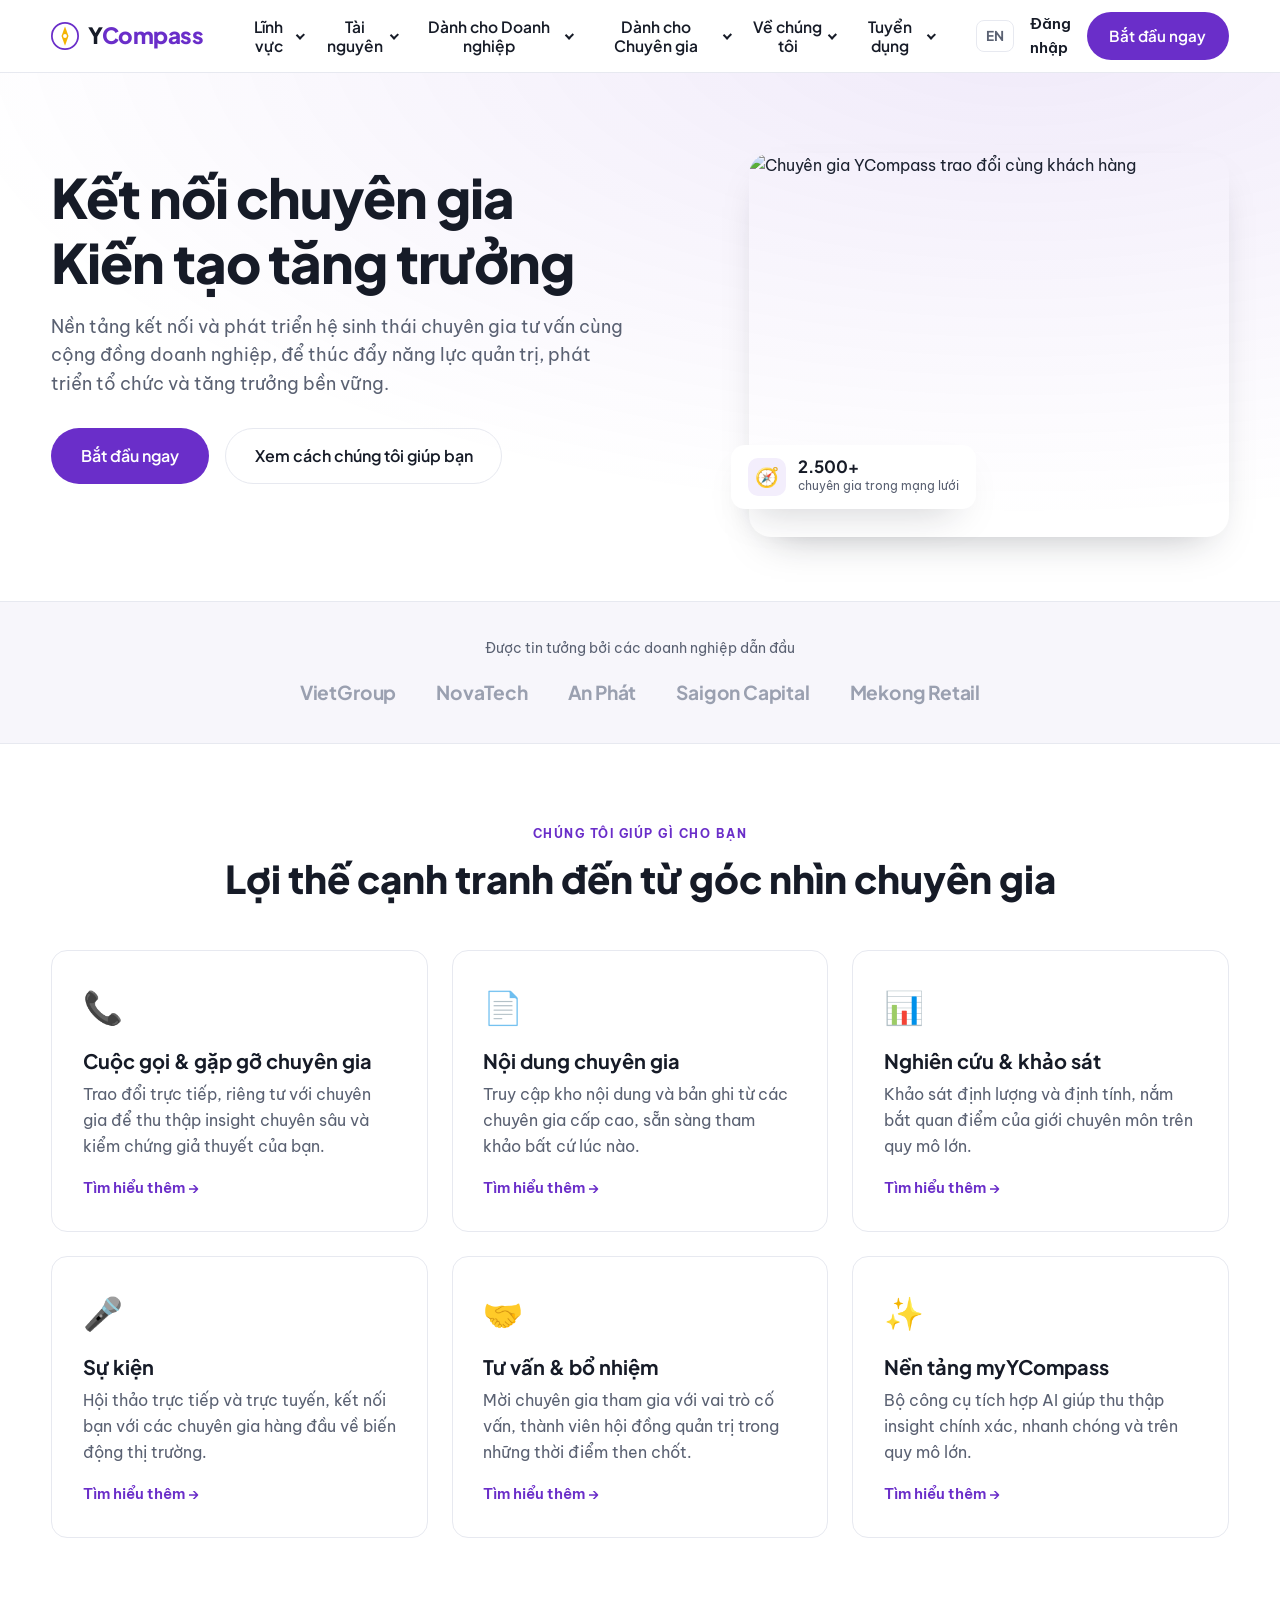
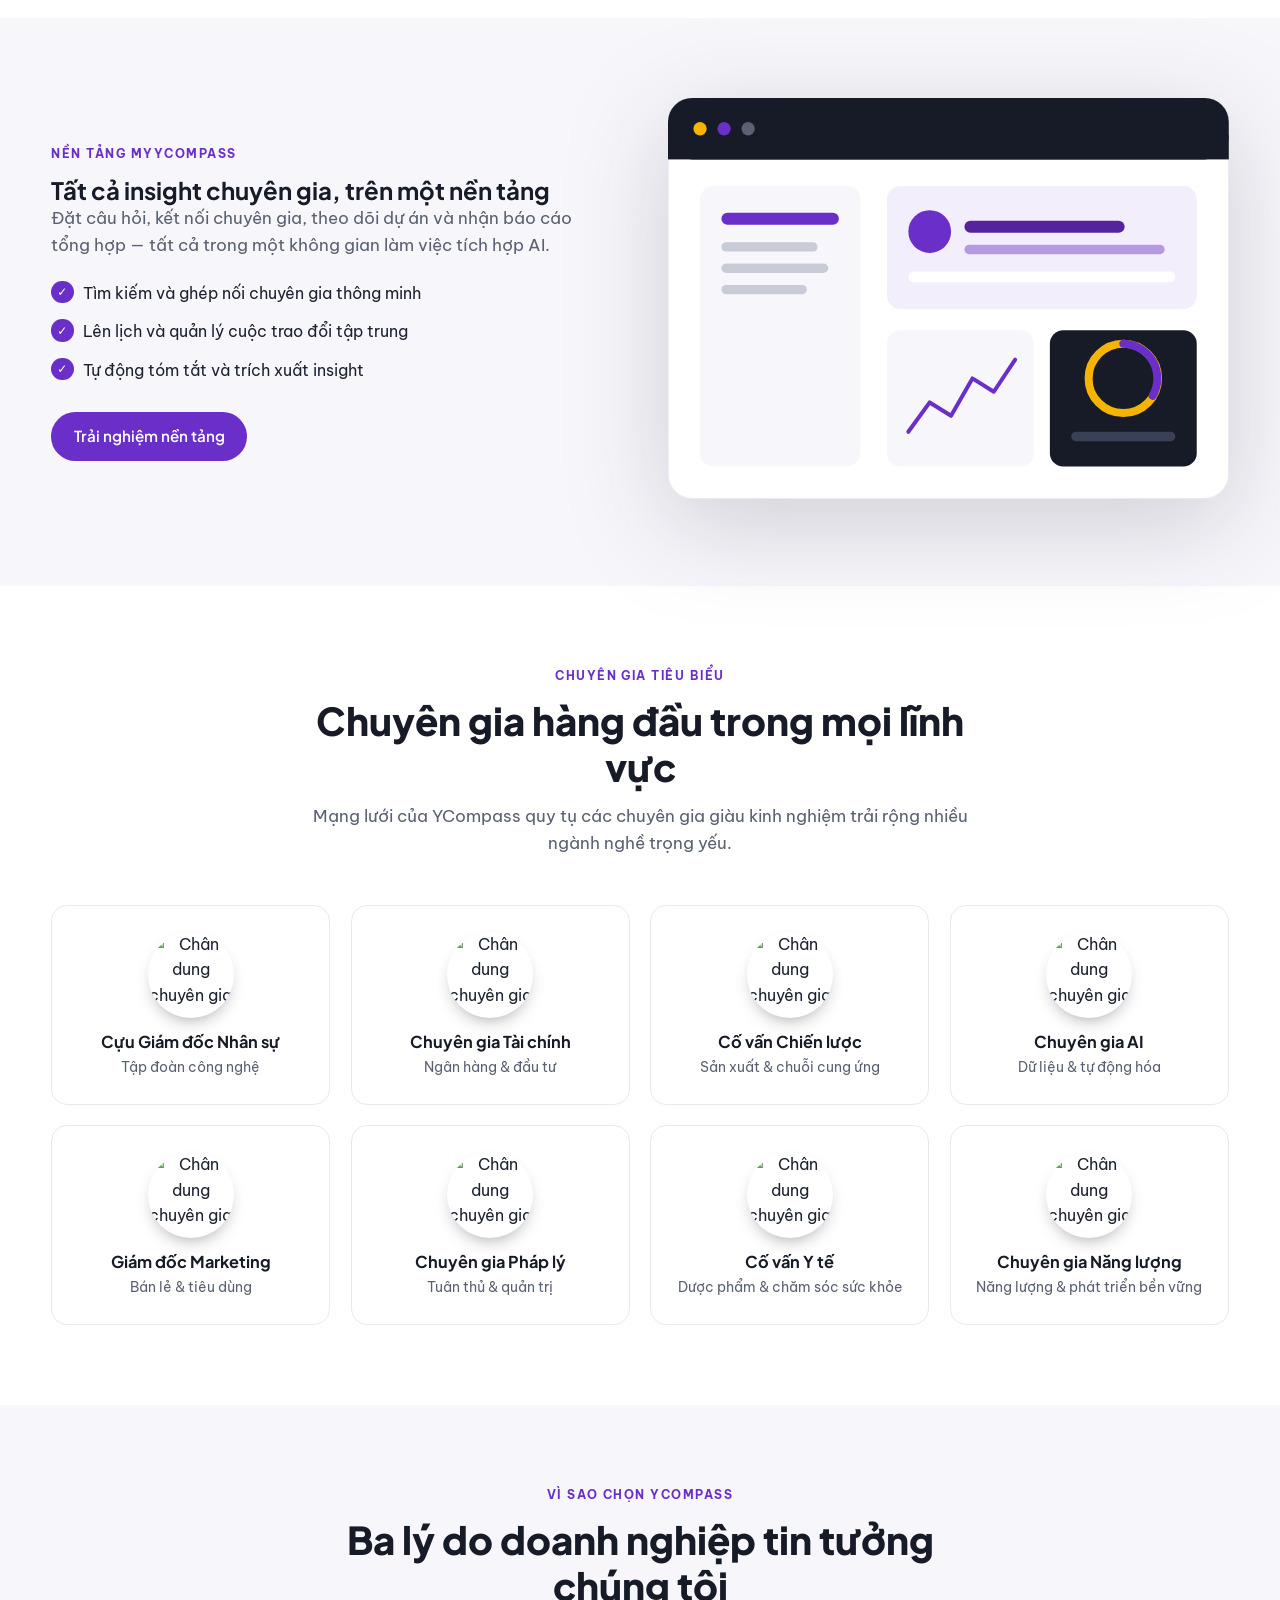
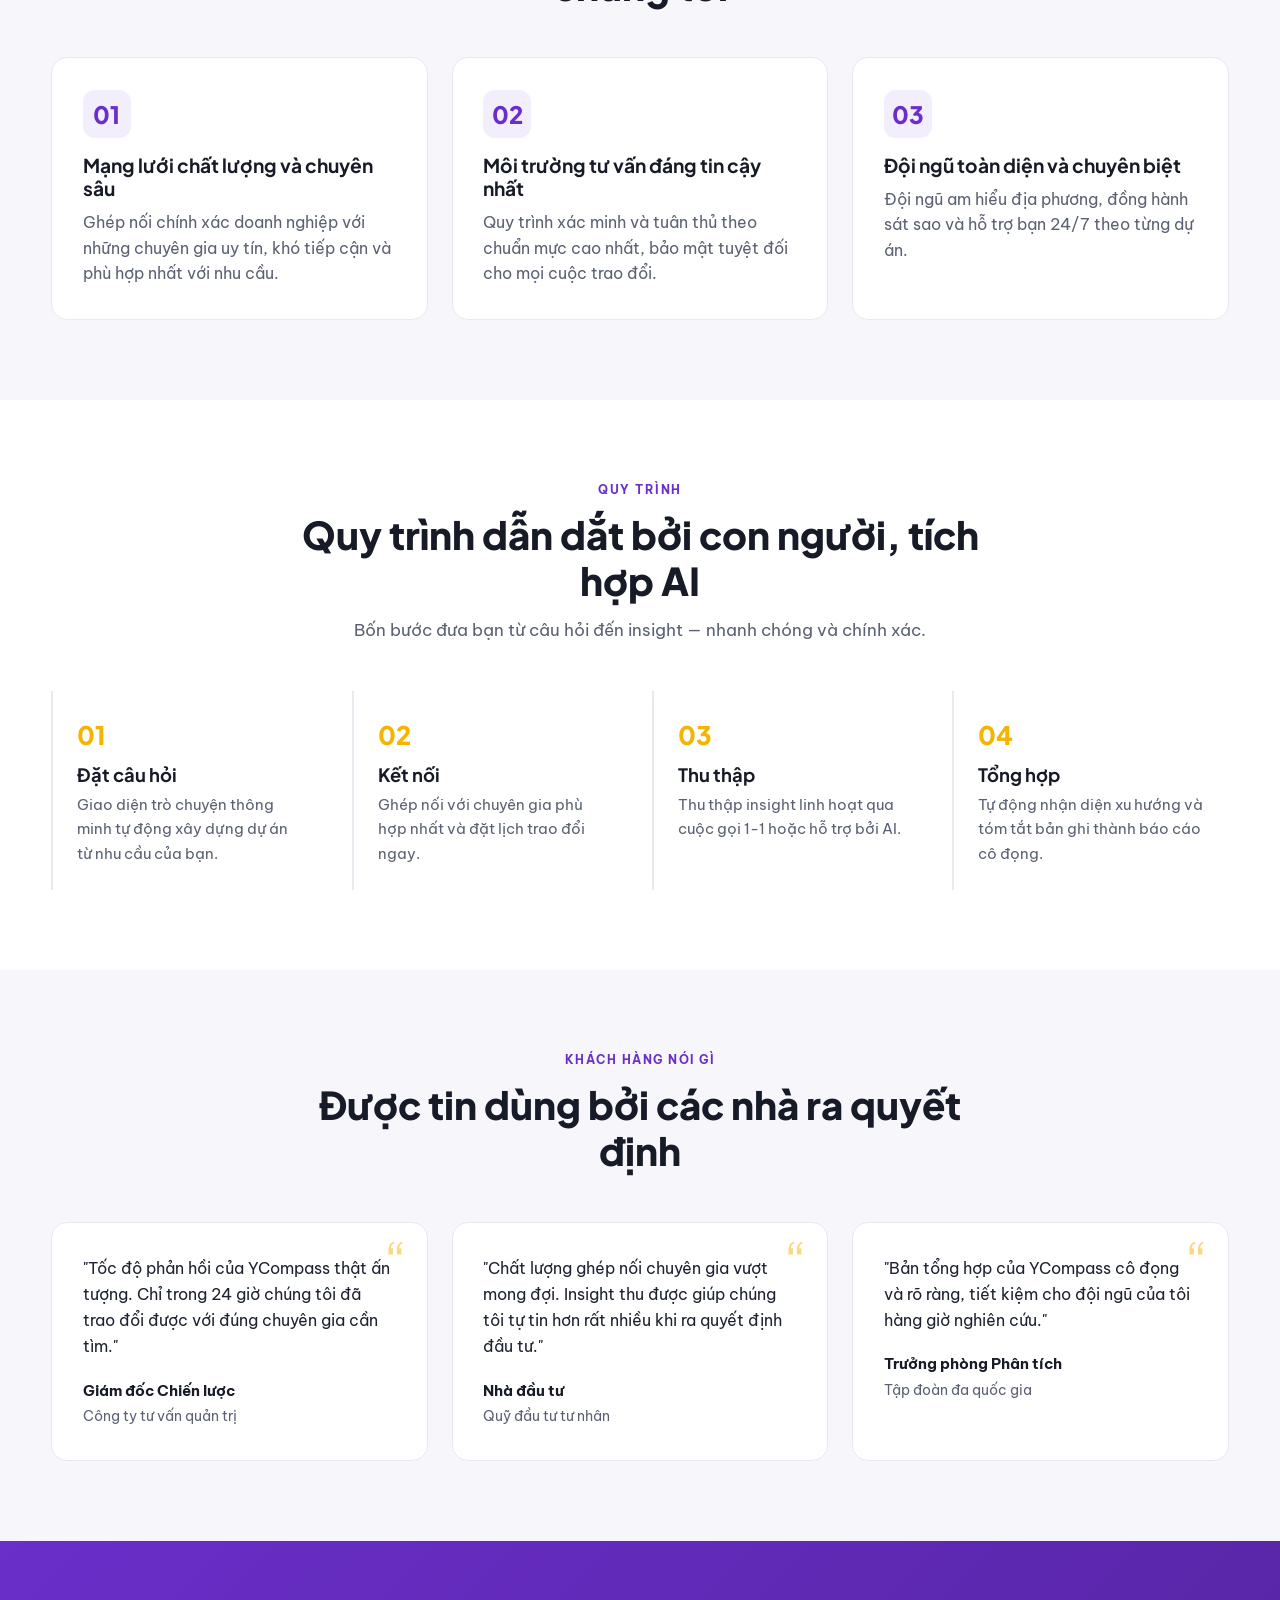
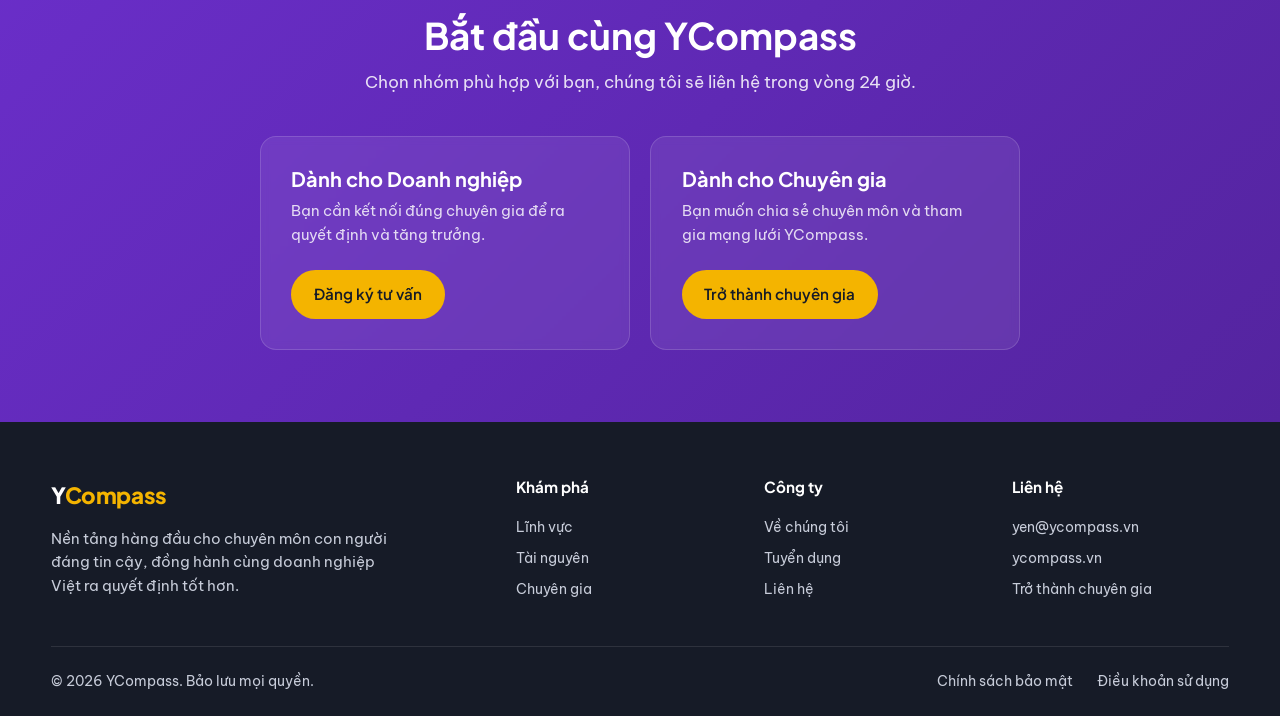
==== commit c83c4b1c: "Services section: one-line heading, remove sub-line Co-Authored-By: Claude Opus 4.8 <noreply@anthrop" ====
--- a/index.html
+++ b/index.html
@@ -48,10 +48,9 @@
     <!-- ===== 2. How we help (intro) ===== -->
     <section class="section" id="services">
       <div class="container">
-        <div class="section-head">
+        <div class="section-head wide">
           <p class="eyebrow">Chúng tôi giúp gì cho bạn</p>
           <h2>Lợi thế cạnh tranh đến từ góc nhìn chuyên gia</h2>
-          <p class="section-sub">Sáu cách YCompass giúp bạn tiếp cận chuyên môn con người, biến những câu hỏi phức tạp thành quyết định tự tin.</p>
         </div>
 
         <!-- ===== 3. Six services ===== -->
--- a/styles.css
+++ b/styles.css
@@ -143,6 +143,8 @@
 .section { padding: 5rem 0; }
 .section-alt { background: var(--bg-alt); }
 .section-head { text-align: center; max-width: 44rem; margin: 0 auto 3rem; }
+.section-head.wide { max-width: none; }
+.section-head.wide h2 { white-space: nowrap; }
 .section-head h2 { font-size: clamp(1.7rem, 3vw, 2.4rem); font-weight: 800; margin-bottom: .8rem; }
 .section-sub { color: var(--muted); font-size: 1.05rem; }
 
@@ -329,4 +331,5 @@
   .hero-stats { gap: 1.5rem; }
   .lang-switch { display: none; }
   .tile-grid { grid-template-columns: 1fr; }
-}
+  .section-head.wide h2 { white-space: normal; }
+}
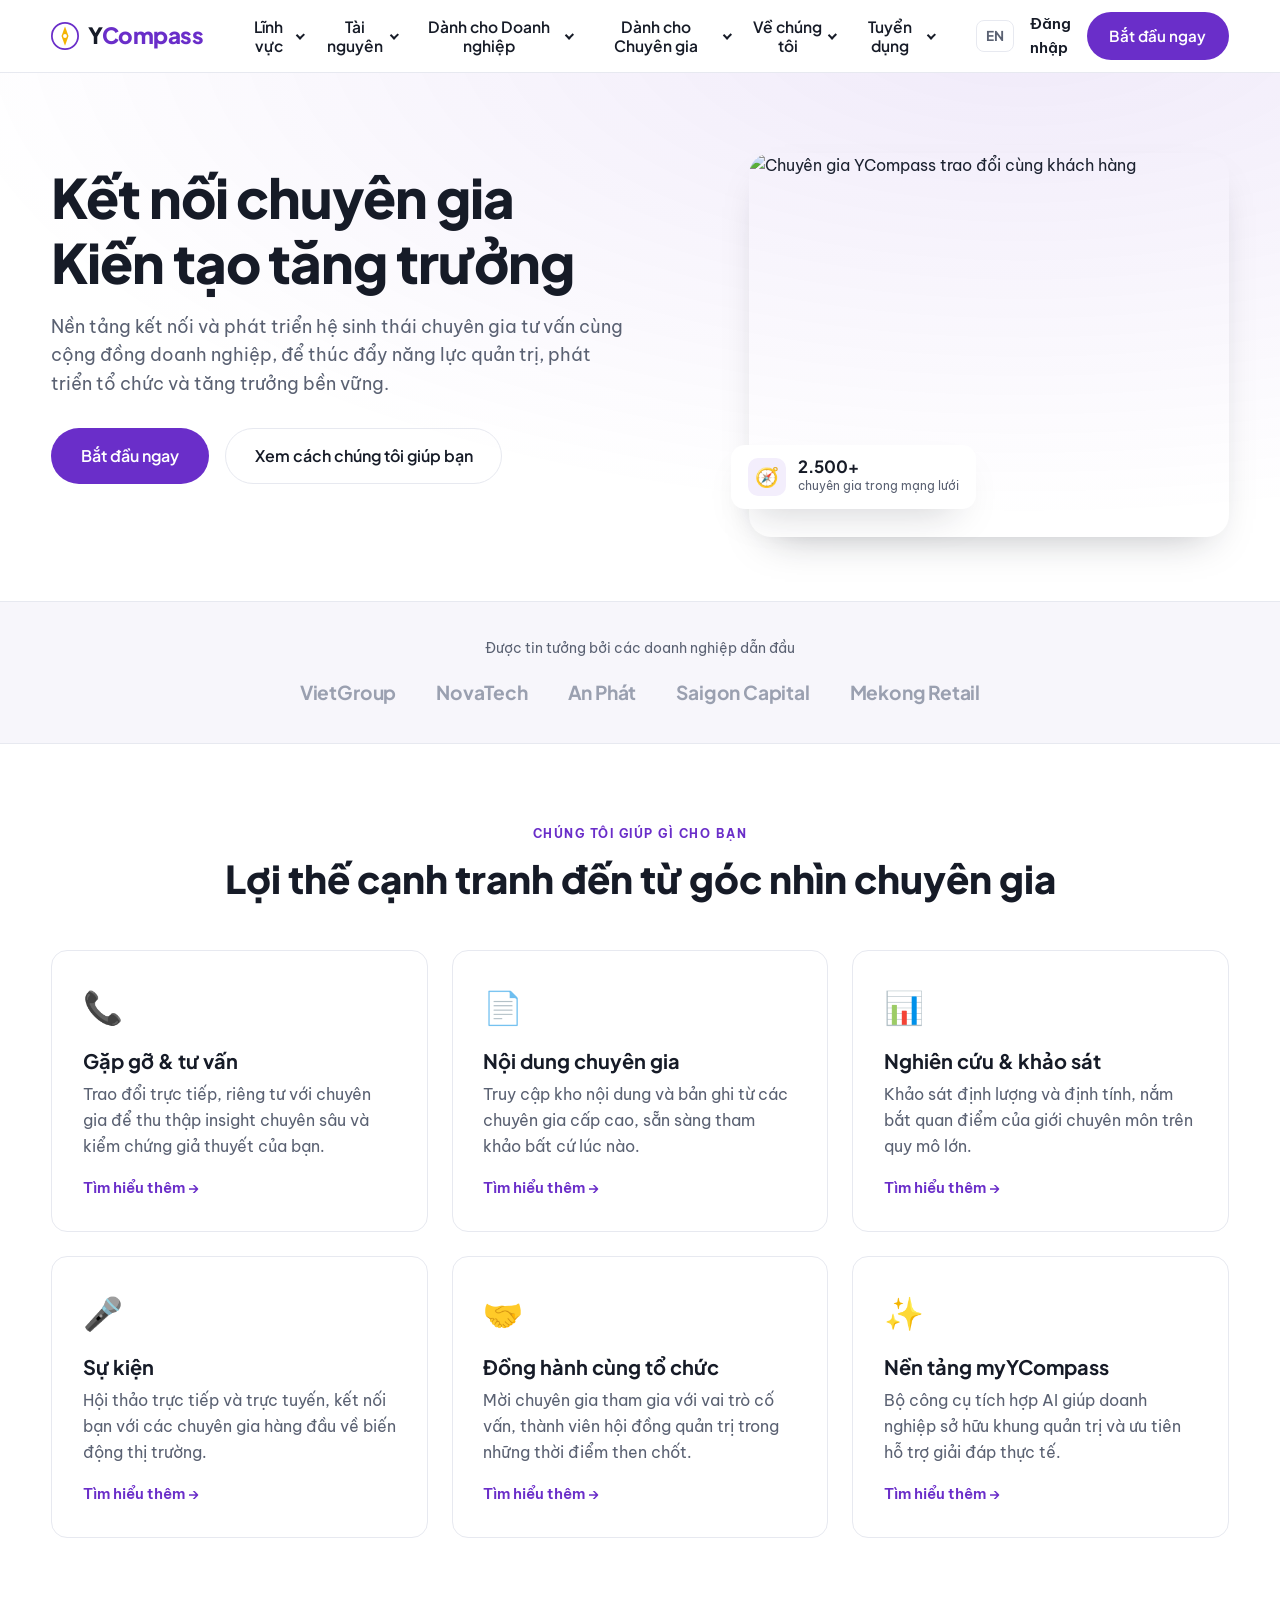
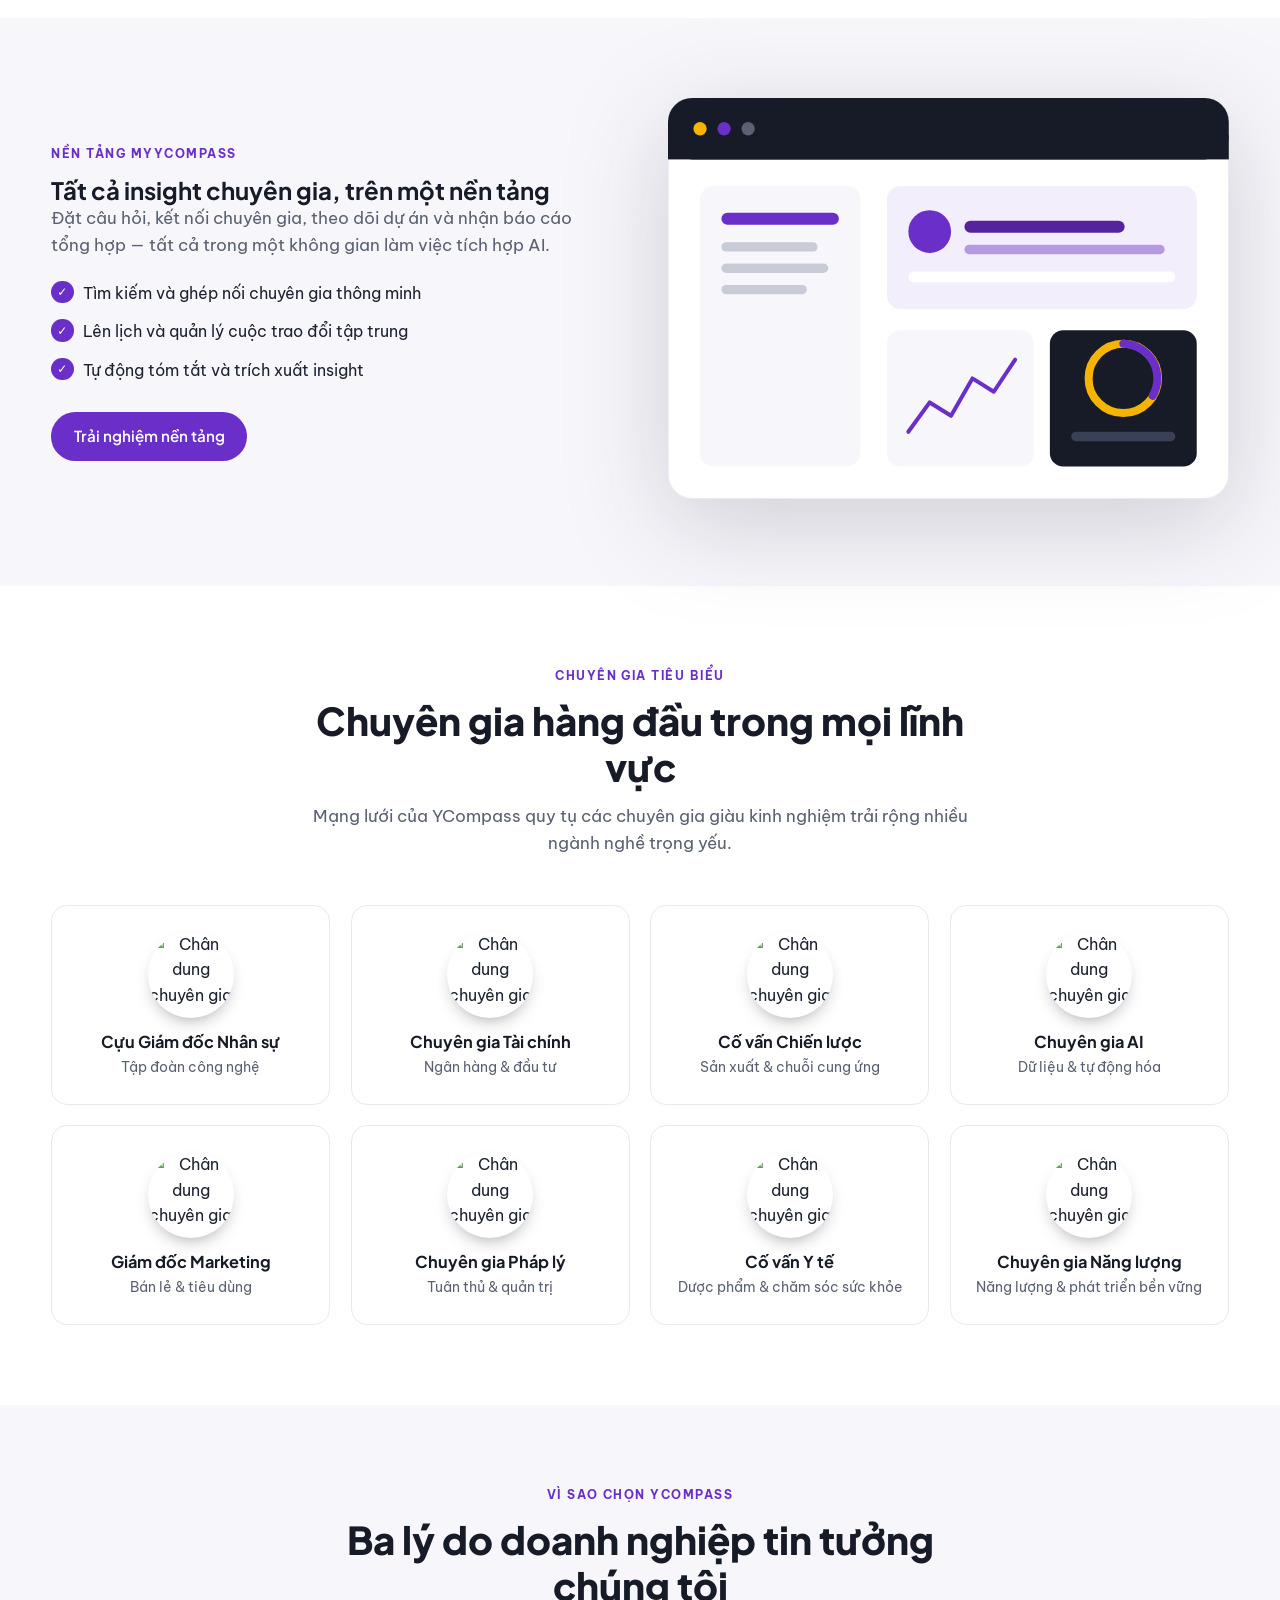
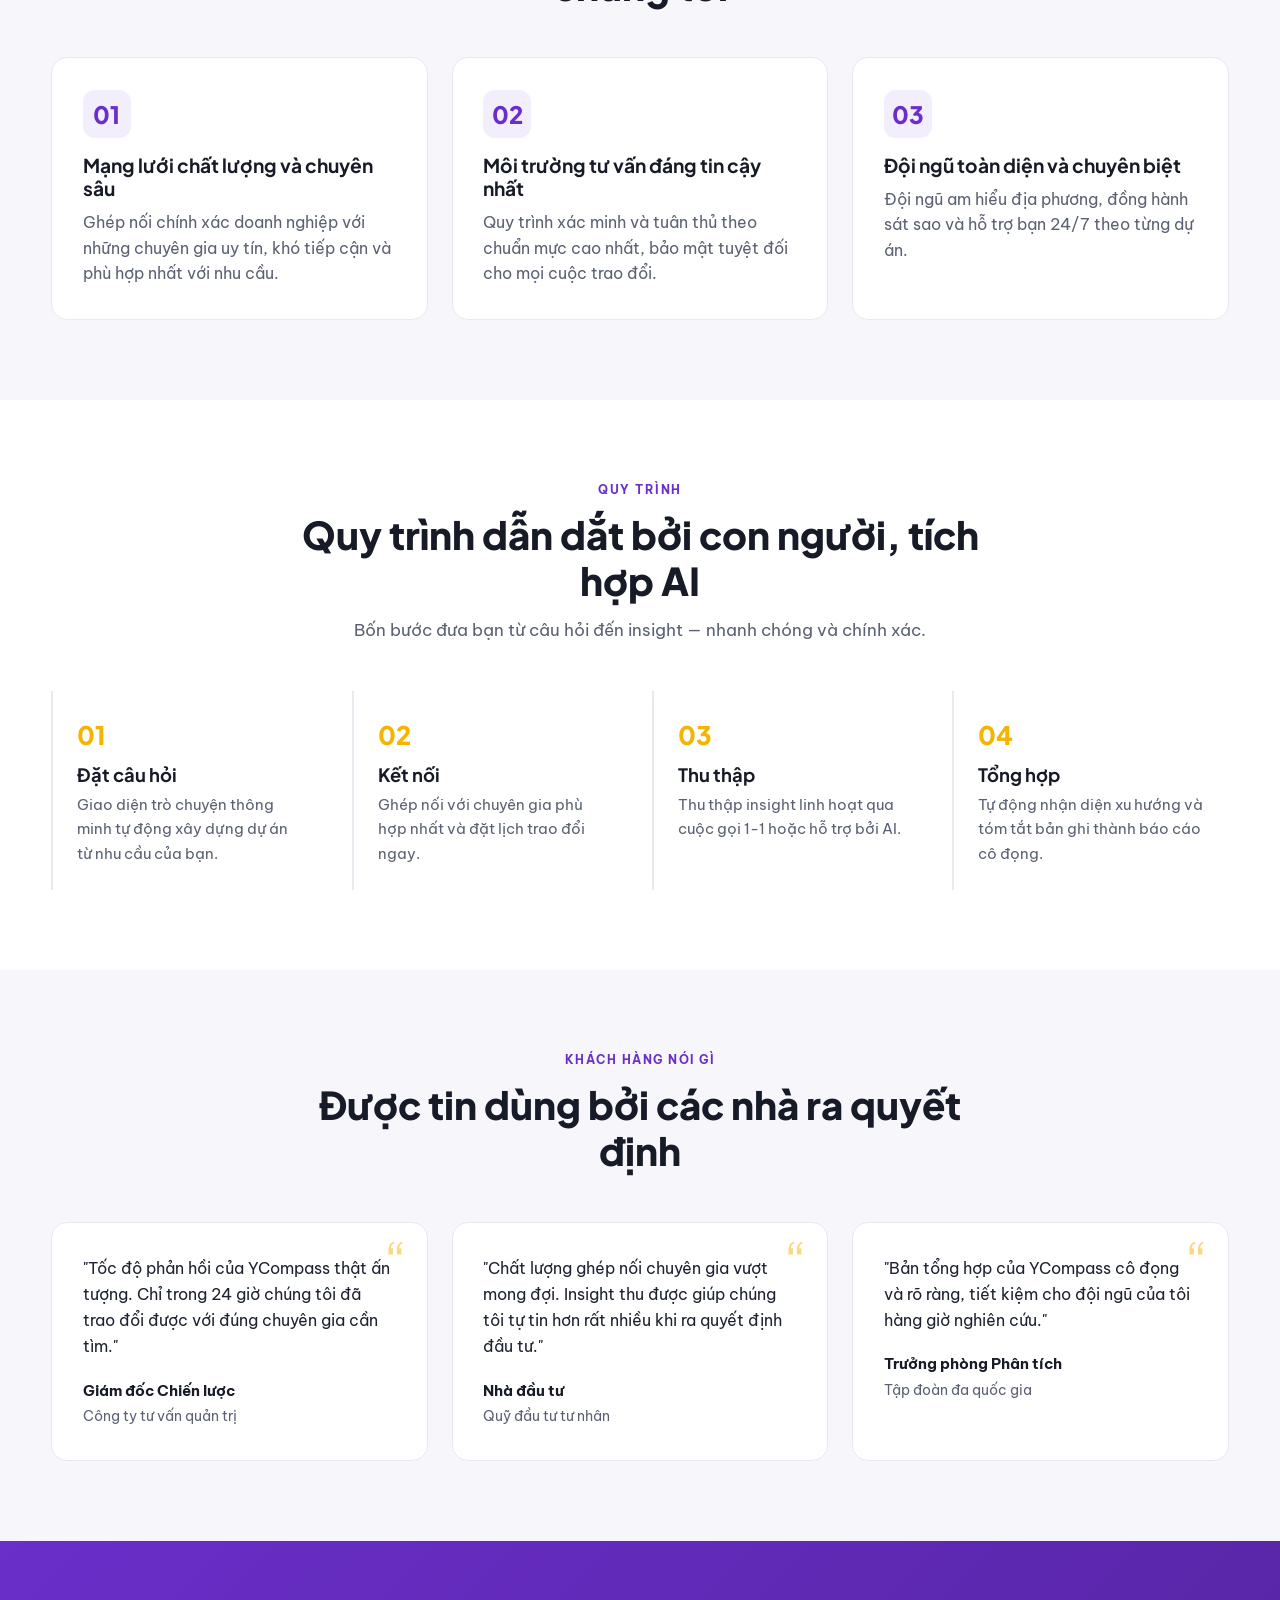
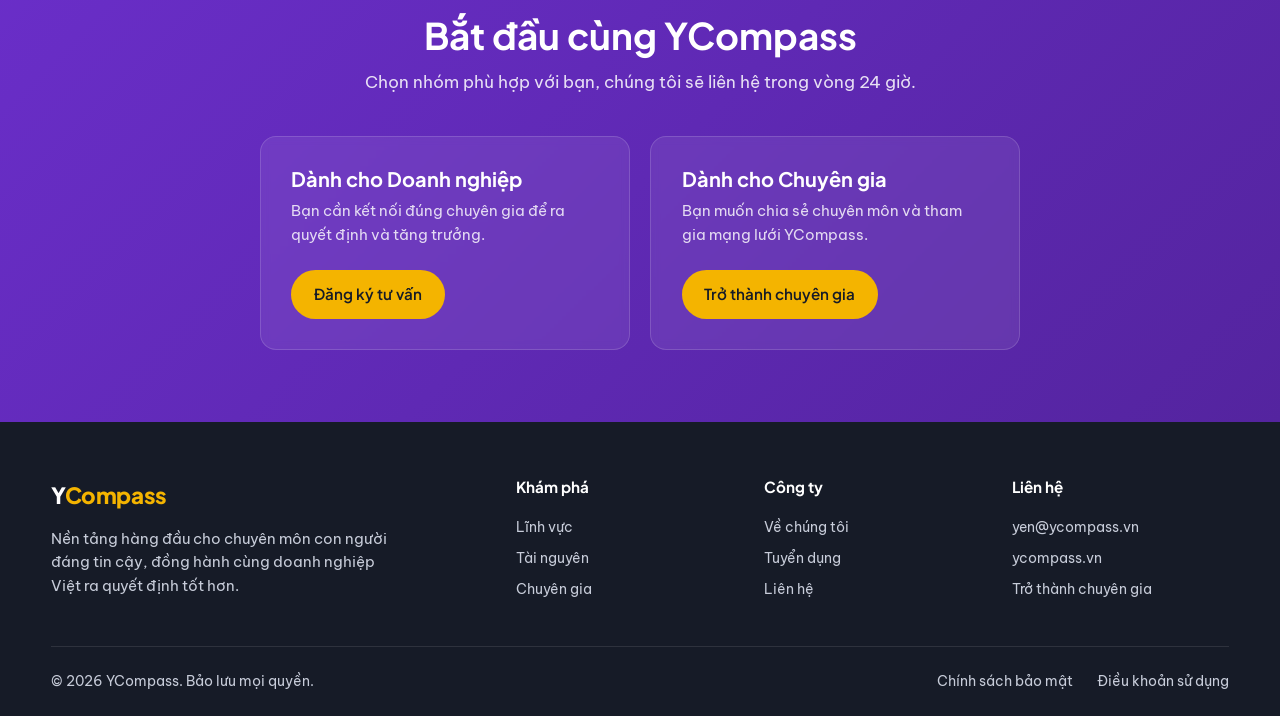
==== commit 68236cf9: "Update service card titles & myYCompass description Co-Authored-By: Claude Opus 4.8 <noreply@anthrop" ====
--- a/index.html
+++ b/index.html
@@ -57,7 +57,7 @@
         <div class="card-grid cols-3">
           <article class="card">
             <div class="card-icon">📞</div>
-            <h3>Cuộc gọi & gặp gỡ chuyên gia</h3>
+            <h3>Gặp gỡ & tư vấn</h3>
             <p>Trao đổi trực tiếp, riêng tư với chuyên gia để thu thập insight chuyên sâu và kiểm chứng giả thuyết của bạn.</p>
             <a href="experts.html" class="card-link">Tìm hiểu thêm →</a>
           </article>
@@ -81,14 +81,14 @@
           </article>
           <article class="card">
             <div class="card-icon">🤝</div>
-            <h3>Tư vấn & bổ nhiệm</h3>
+            <h3>Đồng hành cùng tổ chức</h3>
             <p>Mời chuyên gia tham gia với vai trò cố vấn, thành viên hội đồng quản trị trong những thời điểm then chốt.</p>
             <a href="experts.html" class="card-link">Tìm hiểu thêm →</a>
           </article>
           <article class="card">
             <div class="card-icon">✨</div>
             <h3>Nền tảng myYCompass</h3>
-            <p>Bộ công cụ tích hợp AI giúp thu thập insight chính xác, nhanh chóng và trên quy mô lớn.</p>
+            <p>Bộ công cụ tích hợp AI giúp doanh nghiệp sở hữu khung quản trị và ưu tiên hỗ trợ giải đáp thực tế.</p>
             <a href="#showcase" class="card-link">Tìm hiểu thêm →</a>
           </article>
         </div>
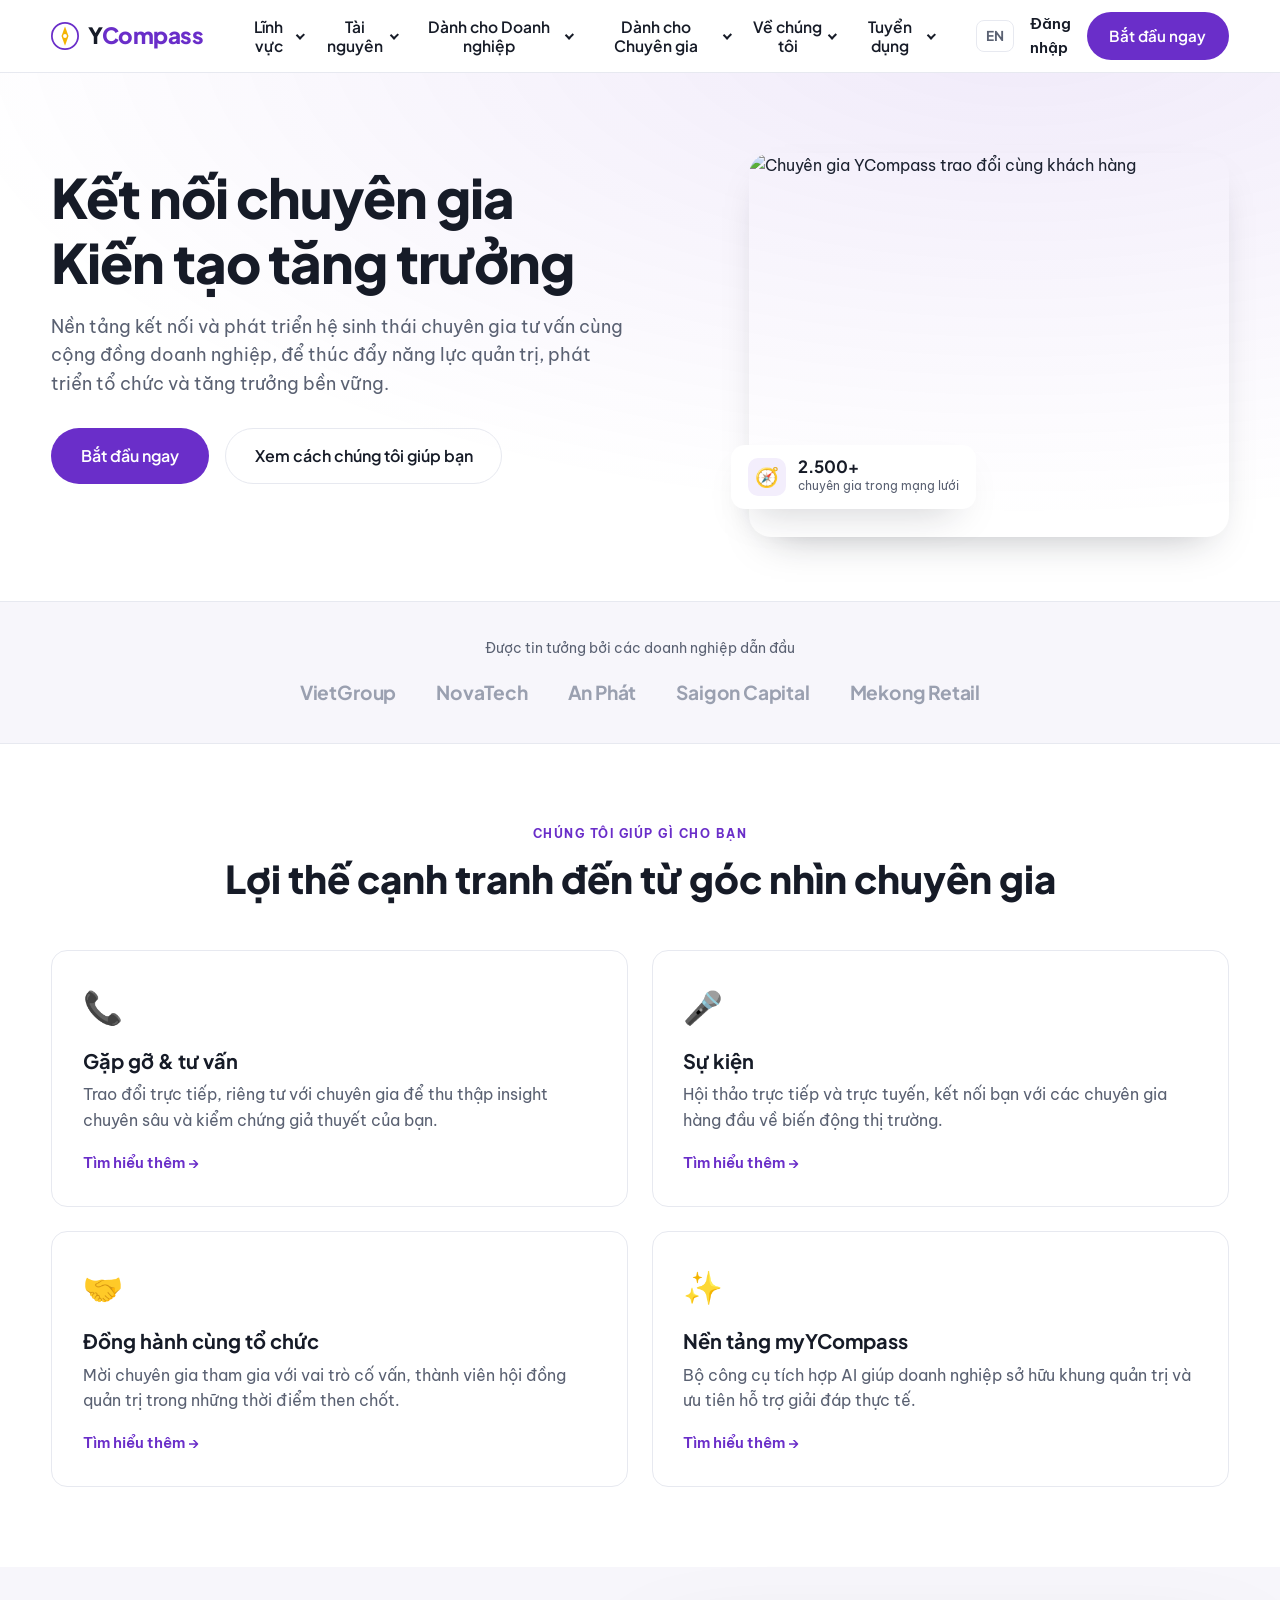
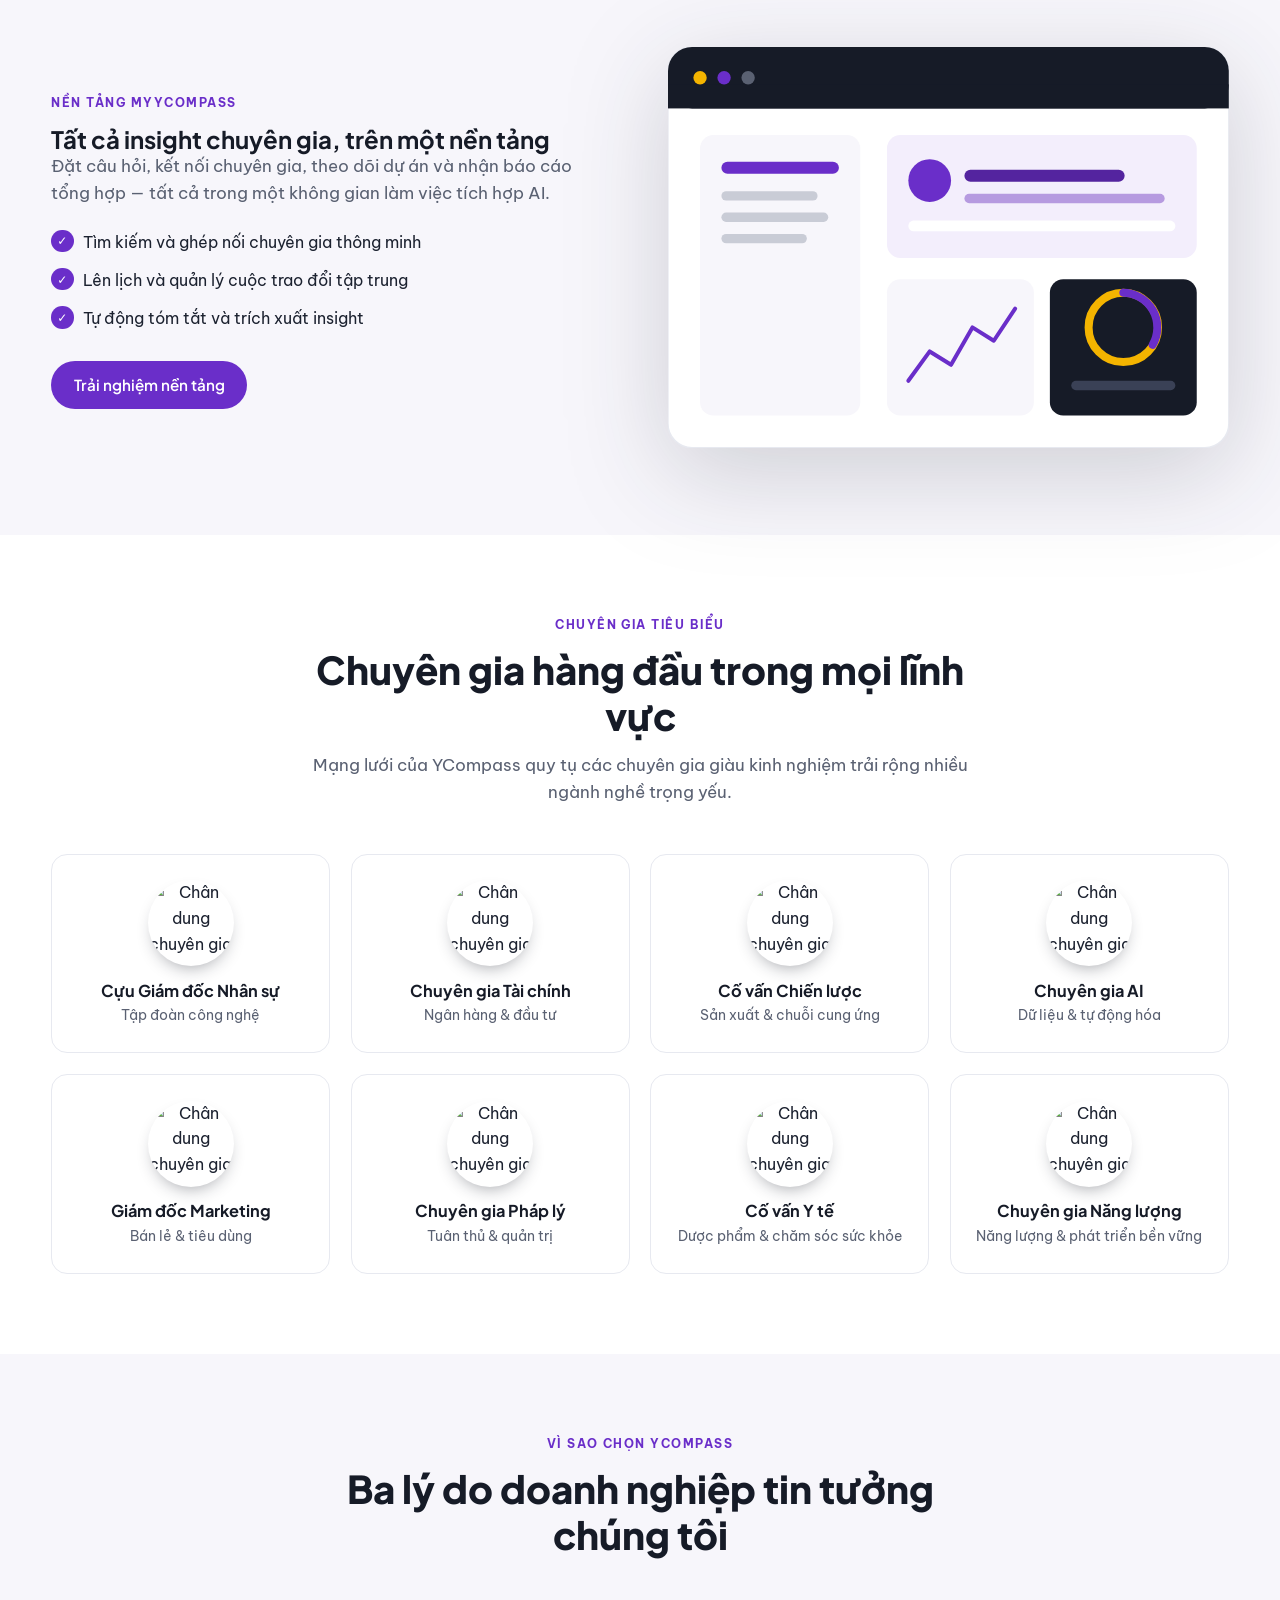
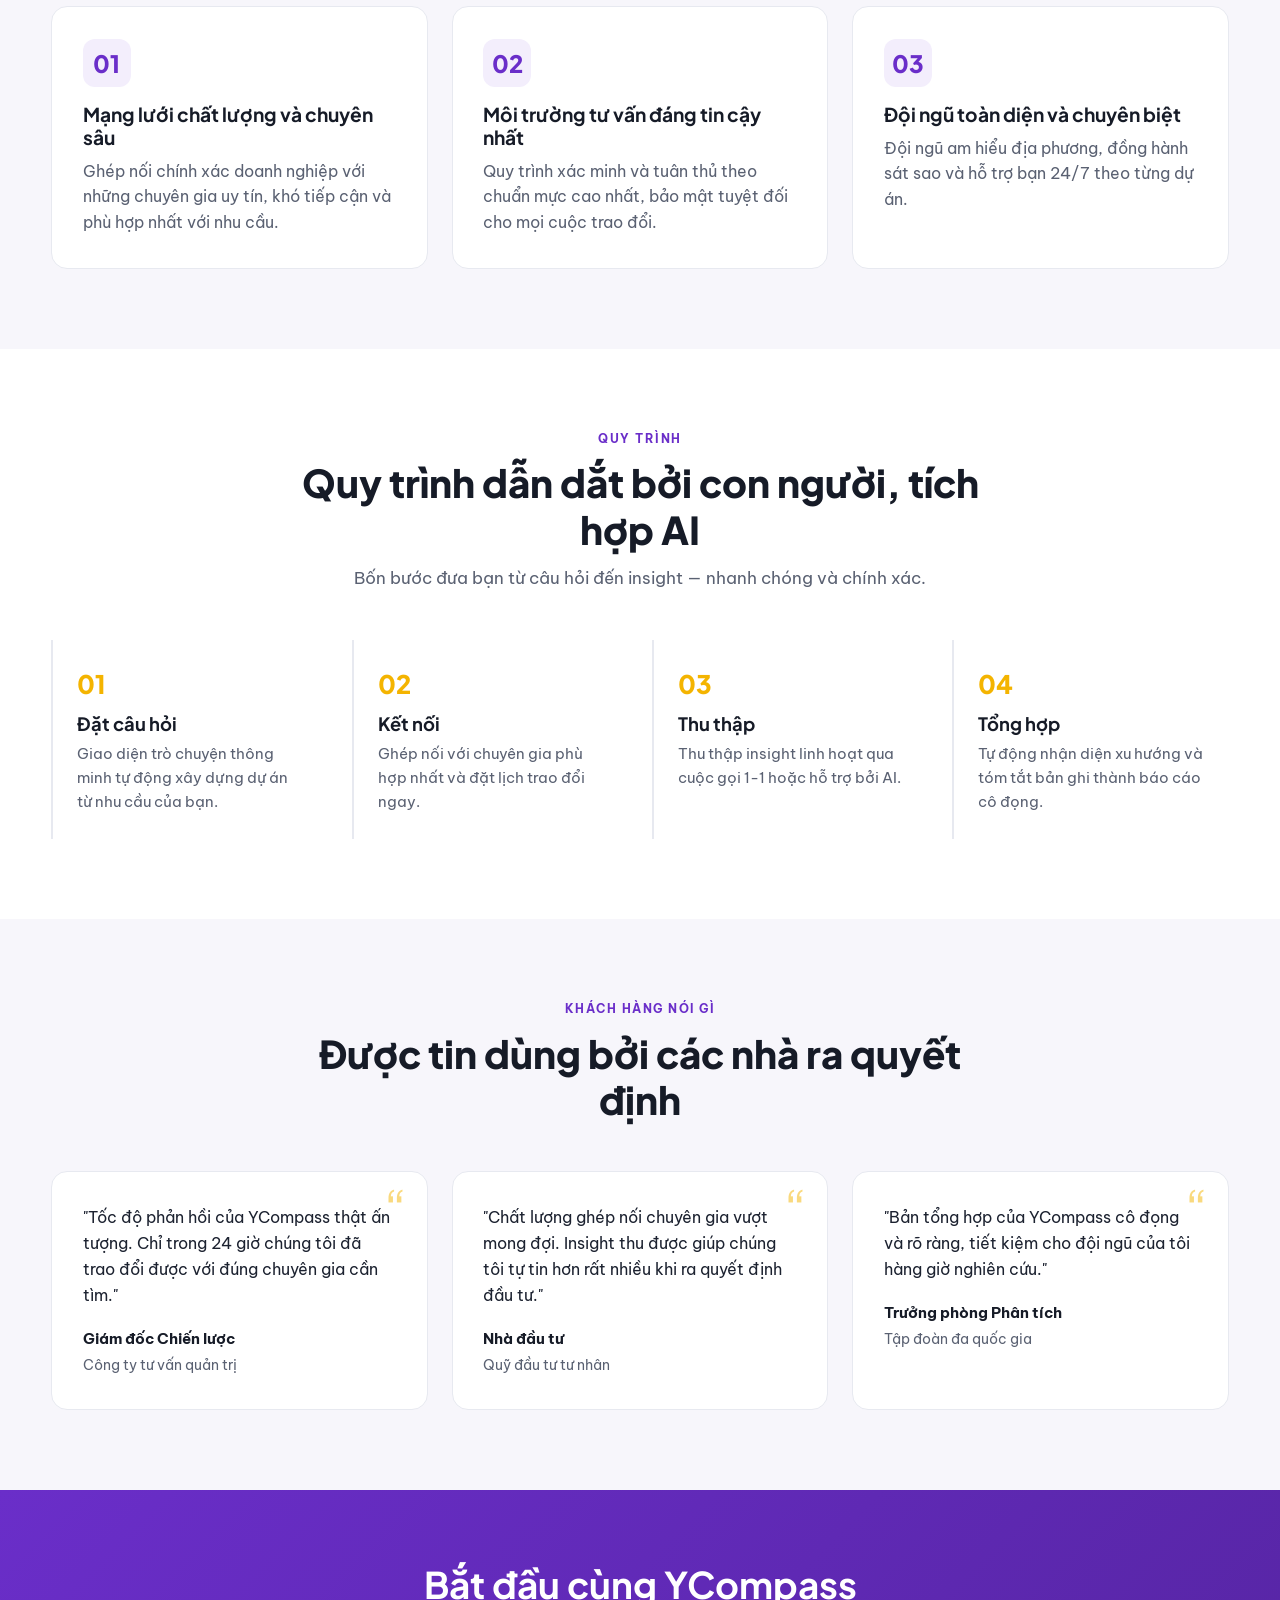
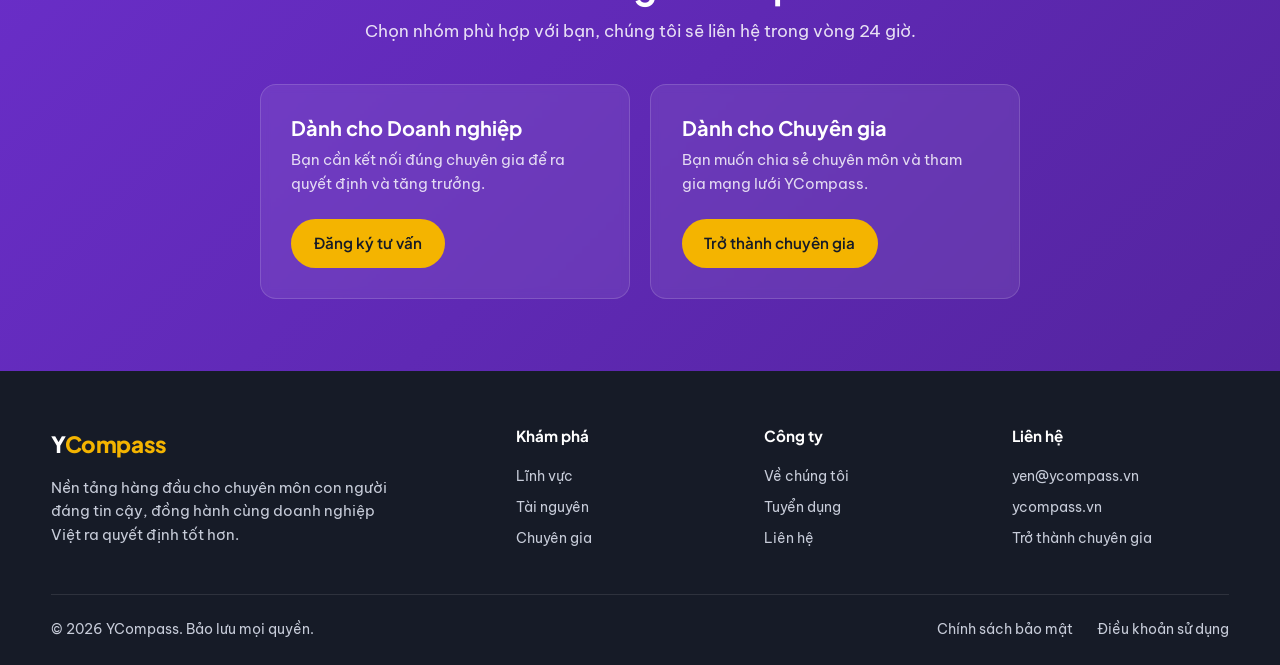
==== commit 0e648463: "Homepage: remove 2 service cards (4 in 2x2), Asian interactive hero photo Co-Authored-By: Claude Opu" ====
--- a/index.html
+++ b/index.html
@@ -27,7 +27,7 @@
         </div>
         <div class="hero-visual">
           <div class="hero-photo">
-            <img src="https://images.unsplash.com/photo-1521737604893-d14cc237f11d?auto=format&fit=crop&w=1000&q=80" alt="Chuyên gia YCompass trao đổi cùng khách hàng" loading="eager" />
+            <img src="https://images.unsplash.com/photo-1577415124269-fc1140a69e91?auto=format&fit=crop&w=1000&q=80" alt="Chuyên gia YCompass trao đổi cùng khách hàng" loading="eager" />
             <div class="badge"><span class="dotg">🧭</span><span><strong>2.500+</strong><span>chuyên gia trong mạng lưới</span></span></div>
           </div>
         </div>
@@ -53,25 +53,13 @@
           <h2>Lợi thế cạnh tranh đến từ góc nhìn chuyên gia</h2>
         </div>
 
-        <!-- ===== 3. Six services ===== -->
-        <div class="card-grid cols-3">
+        <!-- ===== 3. Services ===== -->
+        <div class="card-grid cols-2">
           <article class="card">
             <div class="card-icon">📞</div>
             <h3>Gặp gỡ & tư vấn</h3>
             <p>Trao đổi trực tiếp, riêng tư với chuyên gia để thu thập insight chuyên sâu và kiểm chứng giả thuyết của bạn.</p>
             <a href="experts.html" class="card-link">Tìm hiểu thêm →</a>
-          </article>
-          <article class="card">
-            <div class="card-icon">📄</div>
-            <h3>Nội dung chuyên gia</h3>
-            <p>Truy cập kho nội dung và bản ghi từ các chuyên gia cấp cao, sẵn sàng tham khảo bất cứ lúc nào.</p>
-            <a href="resources.html" class="card-link">Tìm hiểu thêm →</a>
-          </article>
-          <article class="card">
-            <div class="card-icon">📊</div>
-            <h3>Nghiên cứu & khảo sát</h3>
-            <p>Khảo sát định lượng và định tính, nắm bắt quan điểm của giới chuyên môn trên quy mô lớn.</p>
-            <a href="resources.html" class="card-link">Tìm hiểu thêm →</a>
           </article>
           <article class="card">
             <div class="card-icon">🎤</div>
--- a/styles.css
+++ b/styles.css
@@ -150,6 +150,7 @@
 
 .card-grid { display: grid; gap: 1.5rem; }
 .cols-3 { grid-template-columns: repeat(3, 1fr); }
+.cols-2 { grid-template-columns: repeat(2, 1fr); }
 
 .card, .industry, .resource {
   background: #fff; border: 1px solid var(--line); border-radius: var(--radius);
@@ -324,7 +325,7 @@
   .mega-feature { width: calc(100% - 1rem); flex: none; margin: .3rem 0; }
   .menu-toggle { display: flex; }
   .link-login { display: none; }
-  .cols-3 { grid-template-columns: 1fr; }
+  .cols-3, .cols-2 { grid-template-columns: 1fr; }
   .steps { grid-template-columns: 1fr; }
   .about-cards, .footer-grid { grid-template-columns: 1fr; }
   .expert-grid { grid-template-columns: repeat(2, 1fr); }
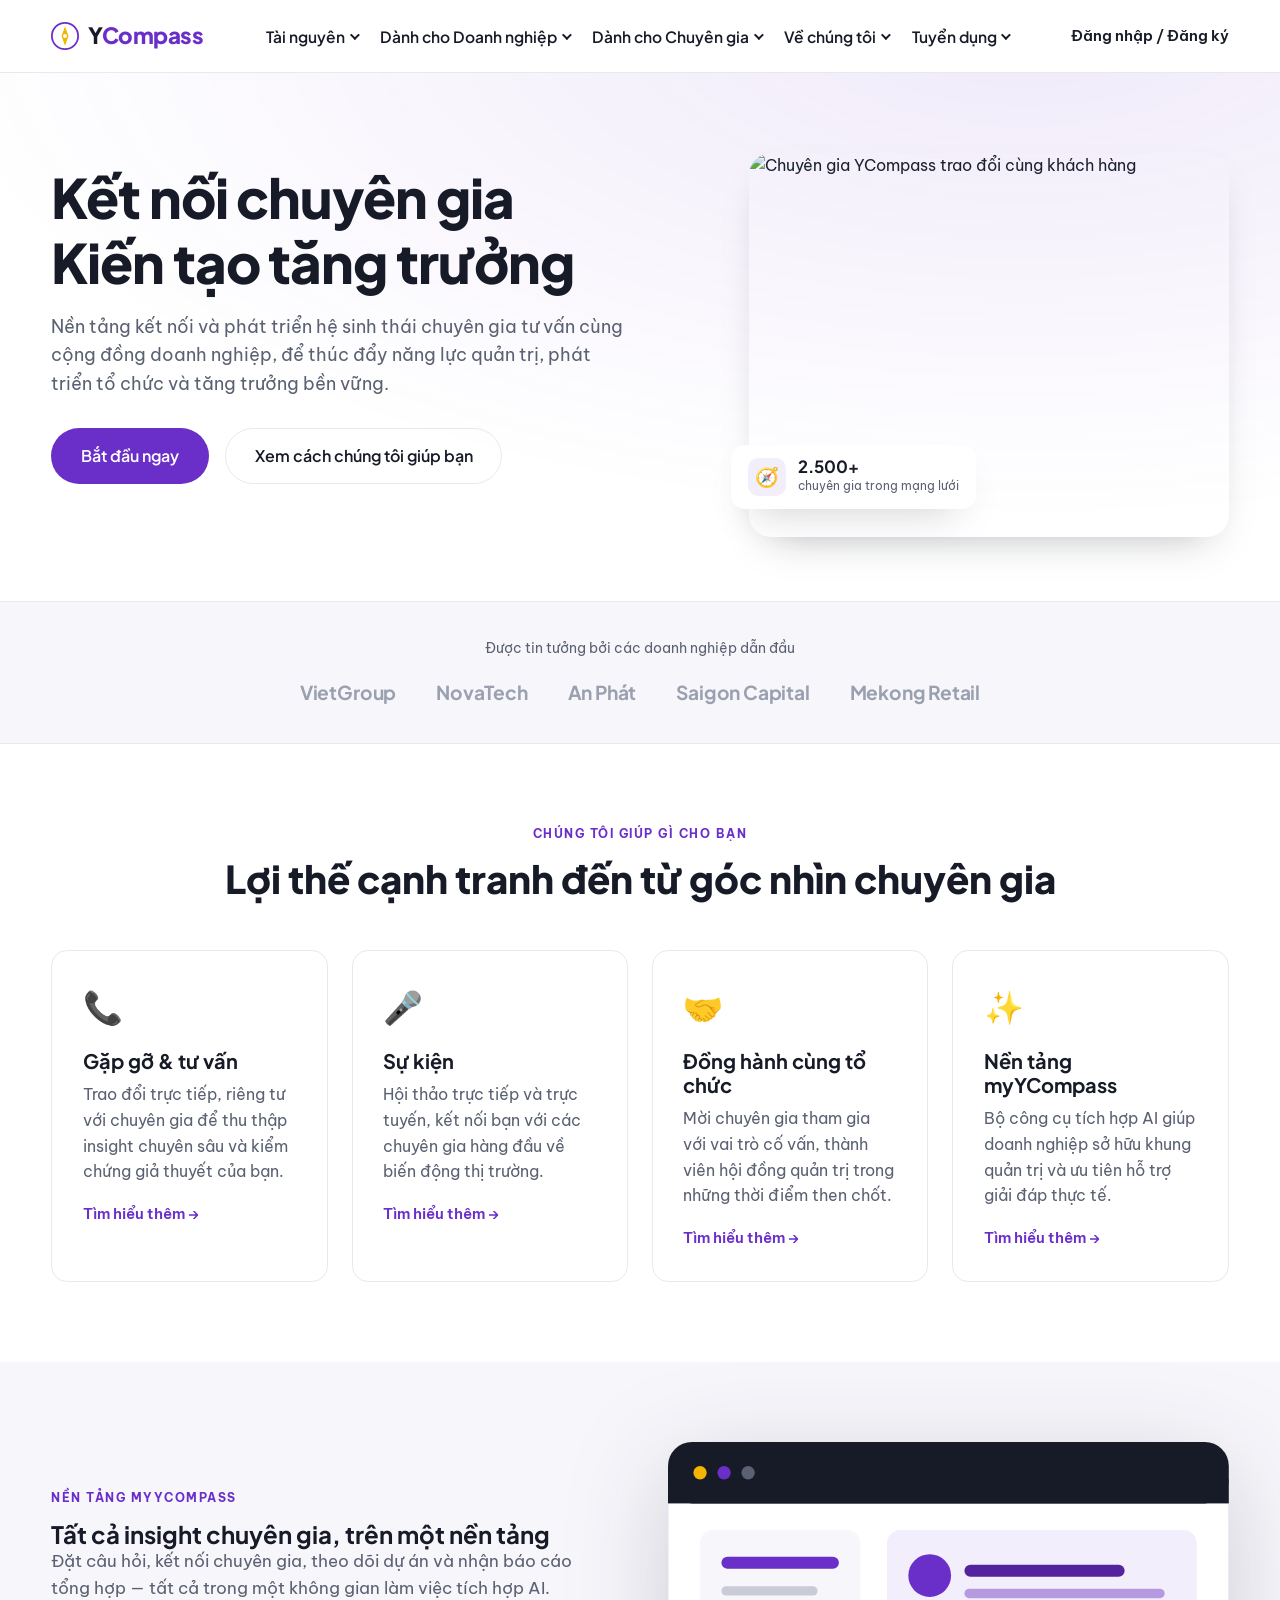
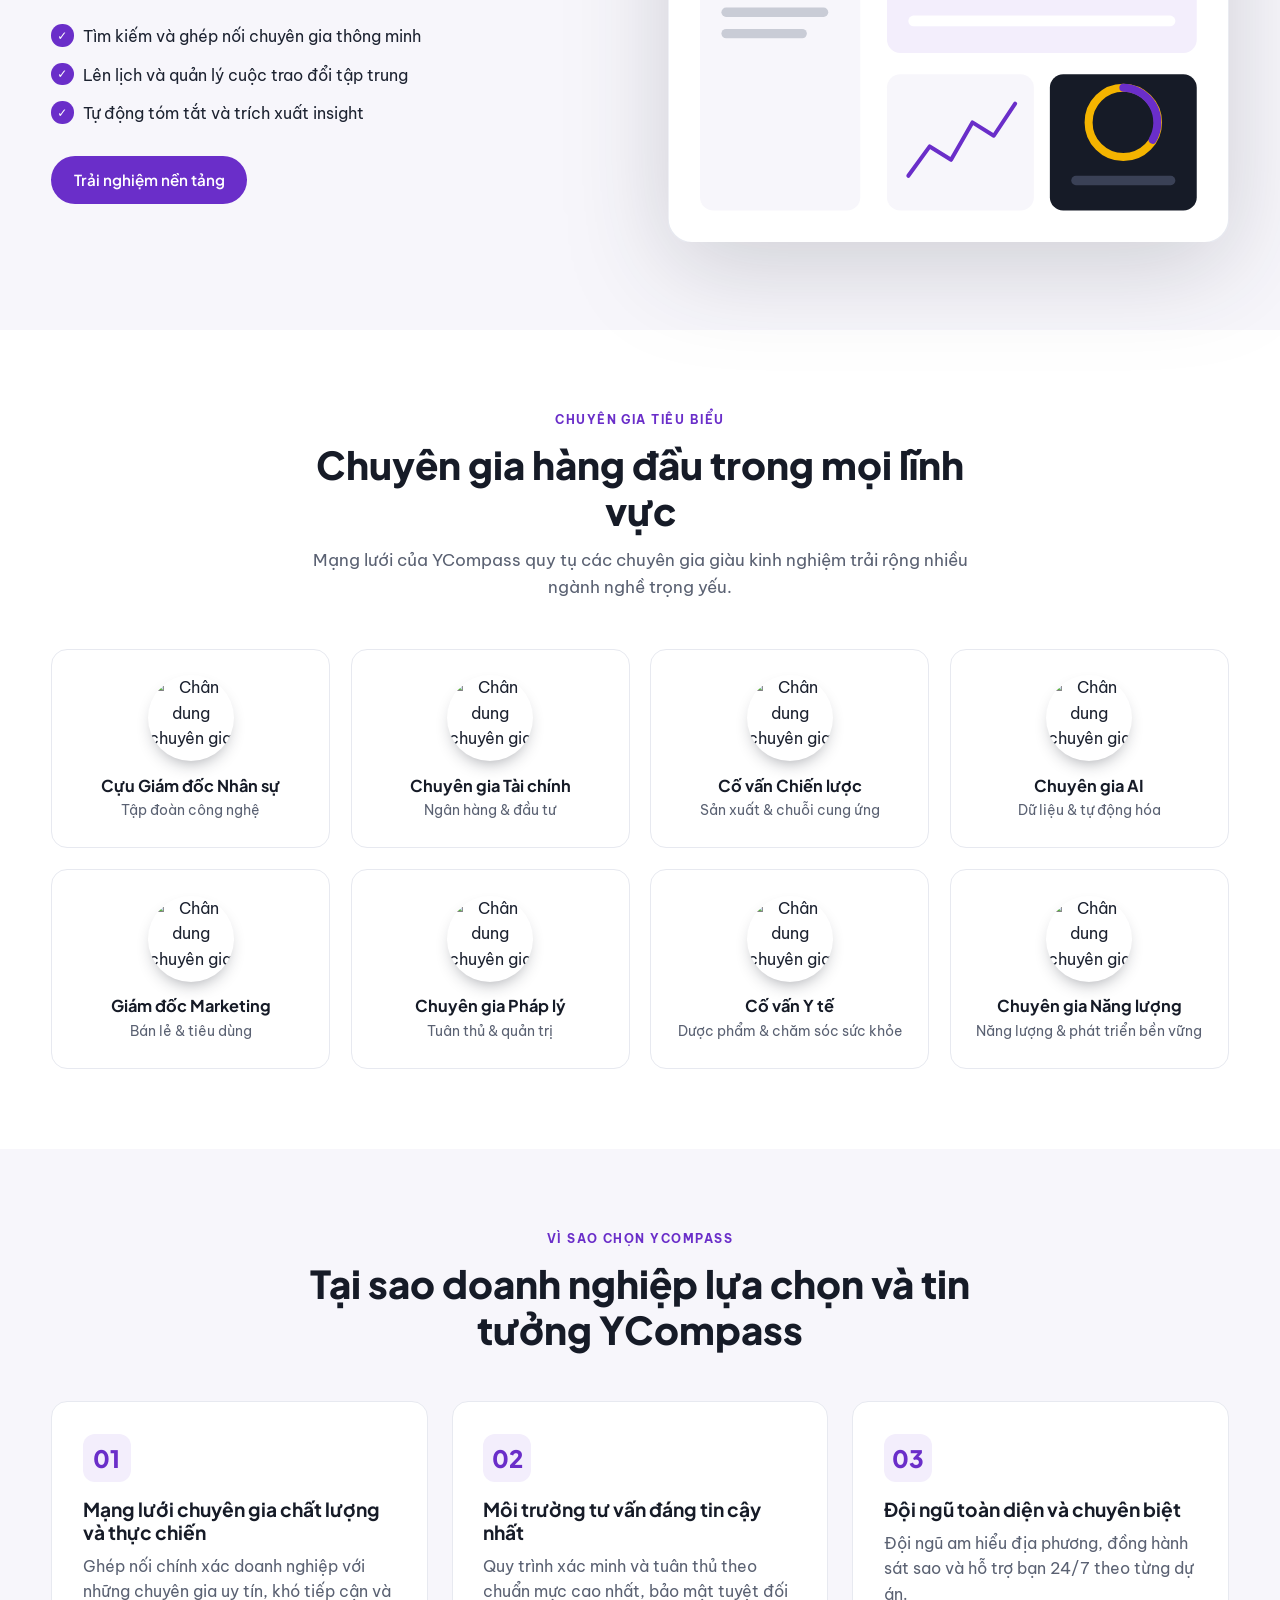
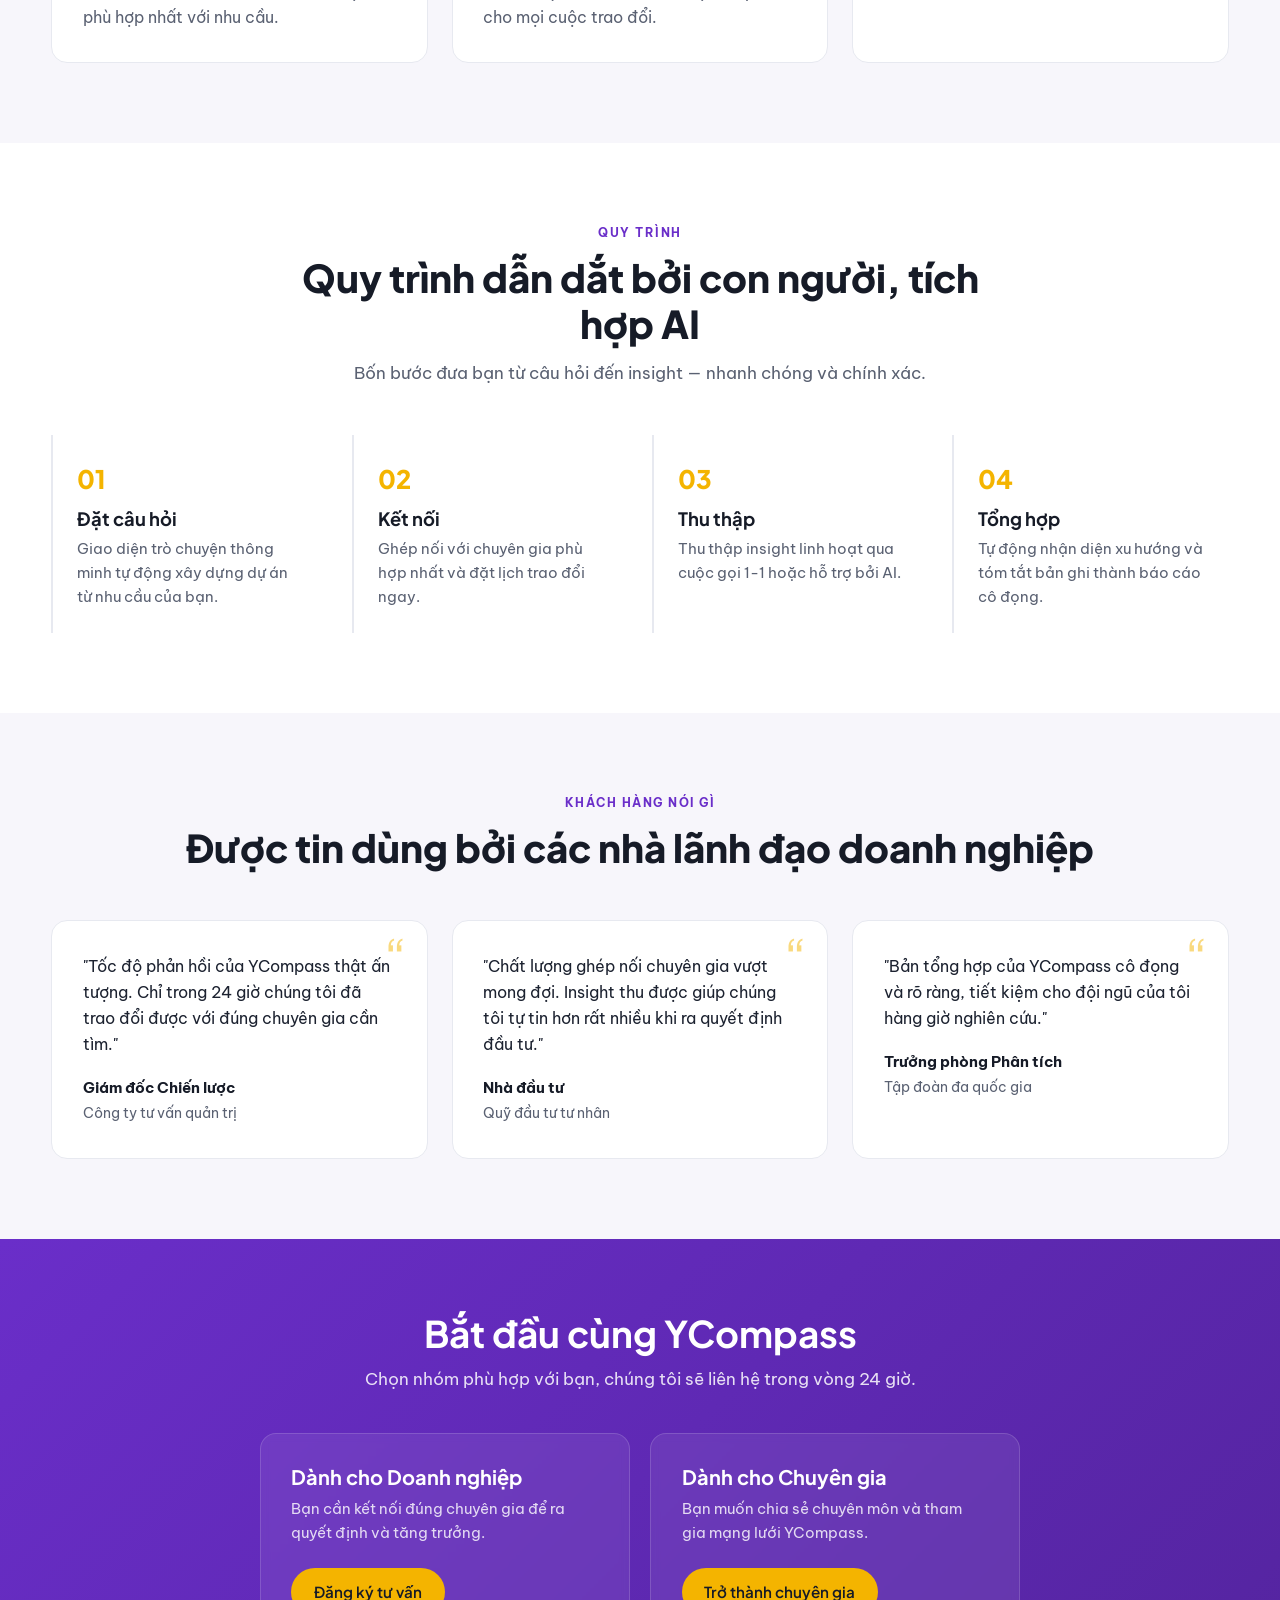
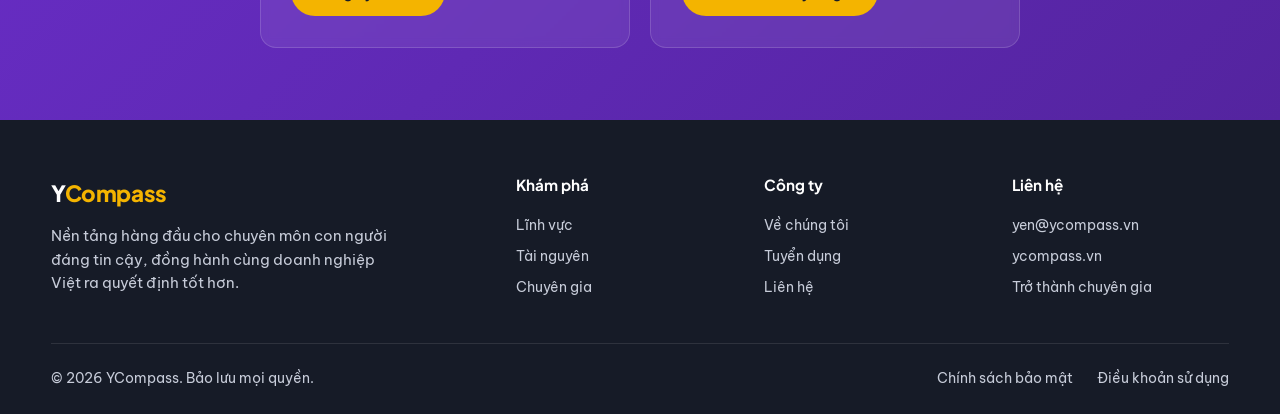
==== commit 15114178: "Homepage: 4-column services, reword why/pillar/testimonials headings Co-Authored-By: Claude Opus 4.8" ====
--- a/index.html
+++ b/index.html
@@ -54,7 +54,7 @@
         </div>
 
         <!-- ===== 3. Services ===== -->
-        <div class="card-grid cols-2">
+        <div class="card-grid cols-4">
           <article class="card">
             <div class="card-icon">📞</div>
             <h3>Gặp gỡ & tư vấn</h3>
@@ -150,12 +150,12 @@
       <div class="container">
         <div class="section-head">
           <p class="eyebrow">Vì sao chọn YCompass</p>
-          <h2>Ba lý do doanh nghiệp tin tưởng chúng tôi</h2>
+          <h2>Tại sao doanh nghiệp lựa chọn và tin tưởng YCompass</h2>
         </div>
         <div class="card-grid cols-3">
           <article class="pillar">
             <span class="pillar-num">01</span>
-            <h3>Mạng lưới chất lượng và chuyên sâu</h3>
+            <h3>Mạng lưới chuyên gia chất lượng và thực chiến</h3>
             <p>Ghép nối chính xác doanh nghiệp với những chuyên gia uy tín, khó tiếp cận và phù hợp nhất với nhu cầu.</p>
           </article>
           <article class="pillar">
@@ -192,9 +192,9 @@
     <!-- ===== 7. Testimonials ===== -->
     <section class="section section-alt" id="testimonials">
       <div class="container">
-        <div class="section-head">
+        <div class="section-head wide">
           <p class="eyebrow">Khách hàng nói gì</p>
-          <h2>Được tin dùng bởi các nhà ra quyết định</h2>
+          <h2>Được tin dùng bởi các nhà lãnh đạo doanh nghiệp</h2>
         </div>
         <div class="card-grid cols-3">
           <blockquote class="quote">
--- a/styles.css
+++ b/styles.css
@@ -151,6 +151,7 @@
 .card-grid { display: grid; gap: 1.5rem; }
 .cols-3 { grid-template-columns: repeat(3, 1fr); }
 .cols-2 { grid-template-columns: repeat(2, 1fr); }
+.cols-4 { grid-template-columns: repeat(4, 1fr); }
 
 .card, .industry, .resource {
   background: #fff; border: 1px solid var(--line); border-radius: var(--radius);
@@ -302,7 +303,7 @@
 @media (max-width: 980px) {
   .hero-inner, .about-grid { grid-template-columns: 1fr; }
   .hero-visual { order: -1; }
-  .cols-3 { grid-template-columns: 1fr 1fr; }
+  .cols-3, .cols-4 { grid-template-columns: 1fr 1fr; }
   .steps { grid-template-columns: 1fr 1fr; }
   .footer-grid { grid-template-columns: 1fr 1fr; }
   .expert-grid { grid-template-columns: repeat(2, 1fr); }
@@ -325,7 +326,7 @@
   .mega-feature { width: calc(100% - 1rem); flex: none; margin: .3rem 0; }
   .menu-toggle { display: flex; }
   .link-login { display: none; }
-  .cols-3, .cols-2 { grid-template-columns: 1fr; }
+  .cols-3, .cols-2, .cols-4 { grid-template-columns: 1fr; }
   .steps { grid-template-columns: 1fr; }
   .about-cards, .footer-grid { grid-template-columns: 1fr; }
   .expert-grid { grid-template-columns: repeat(2, 1fr); }
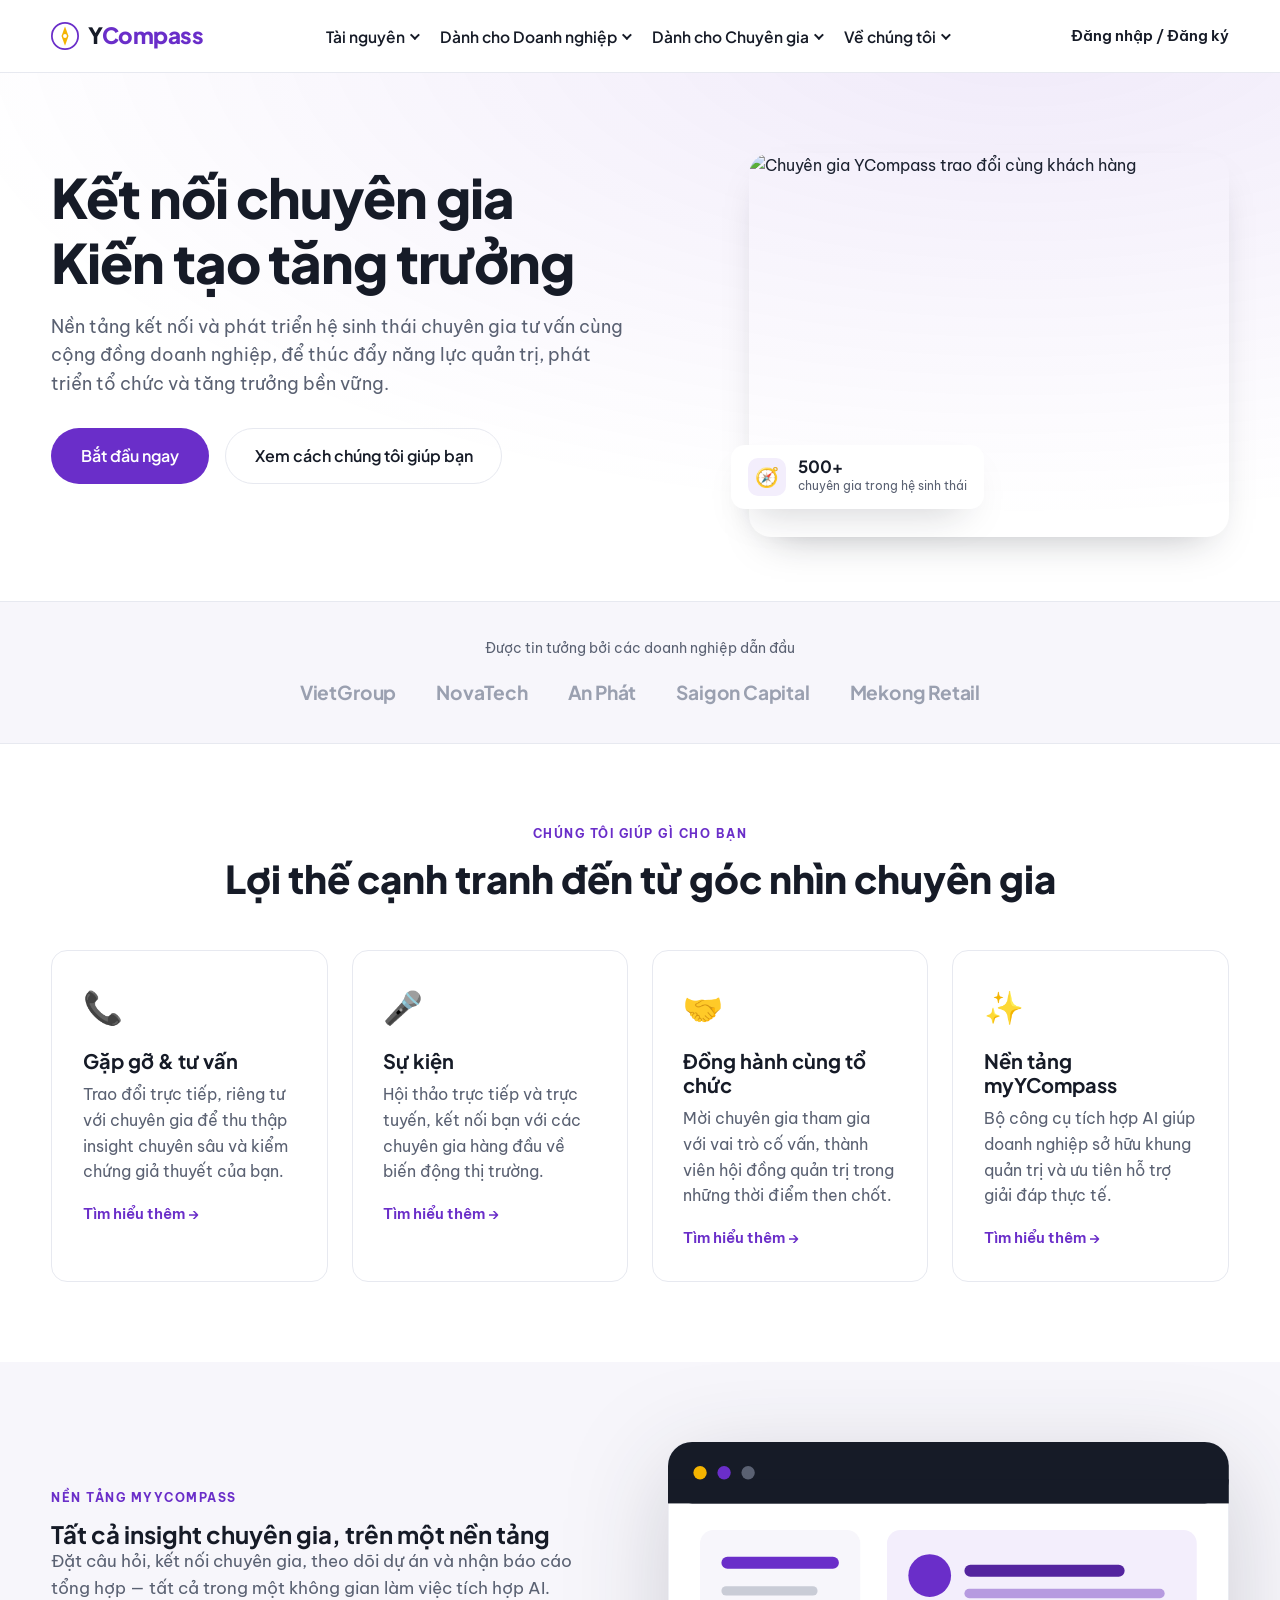
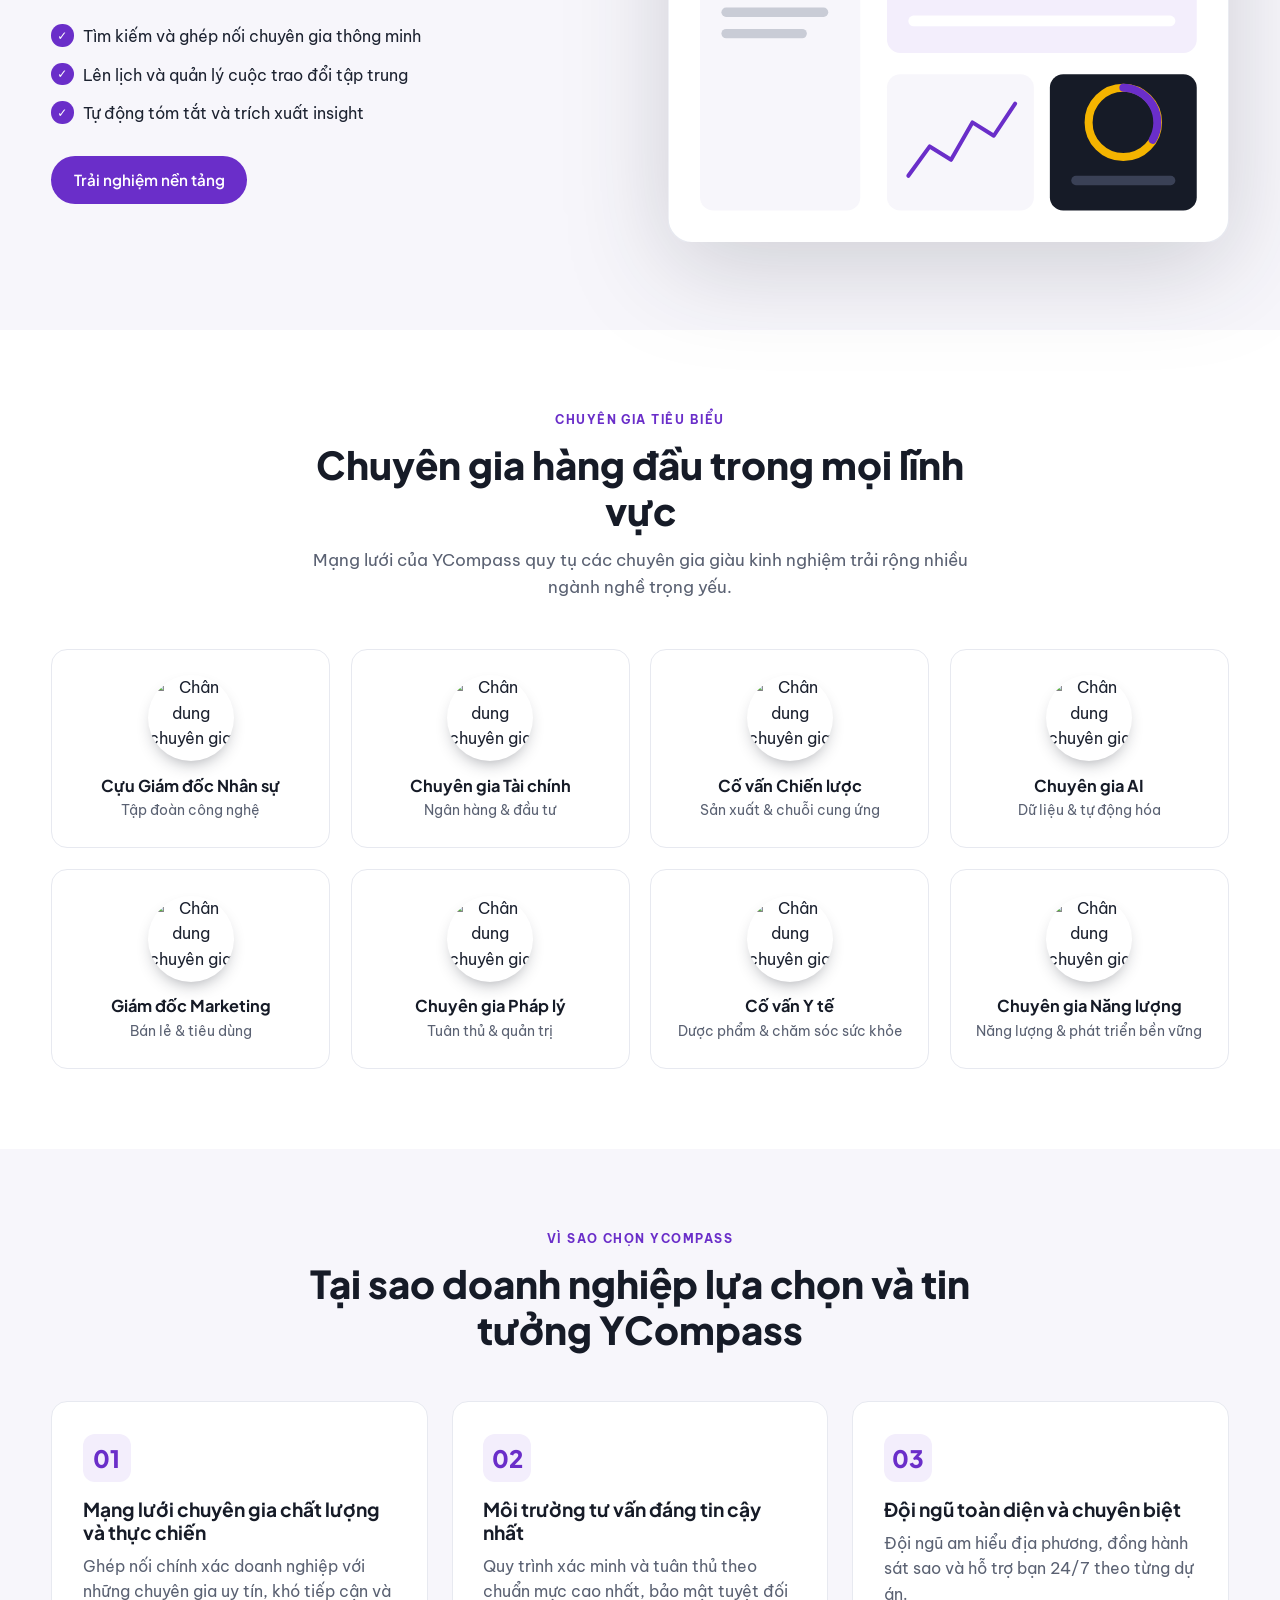
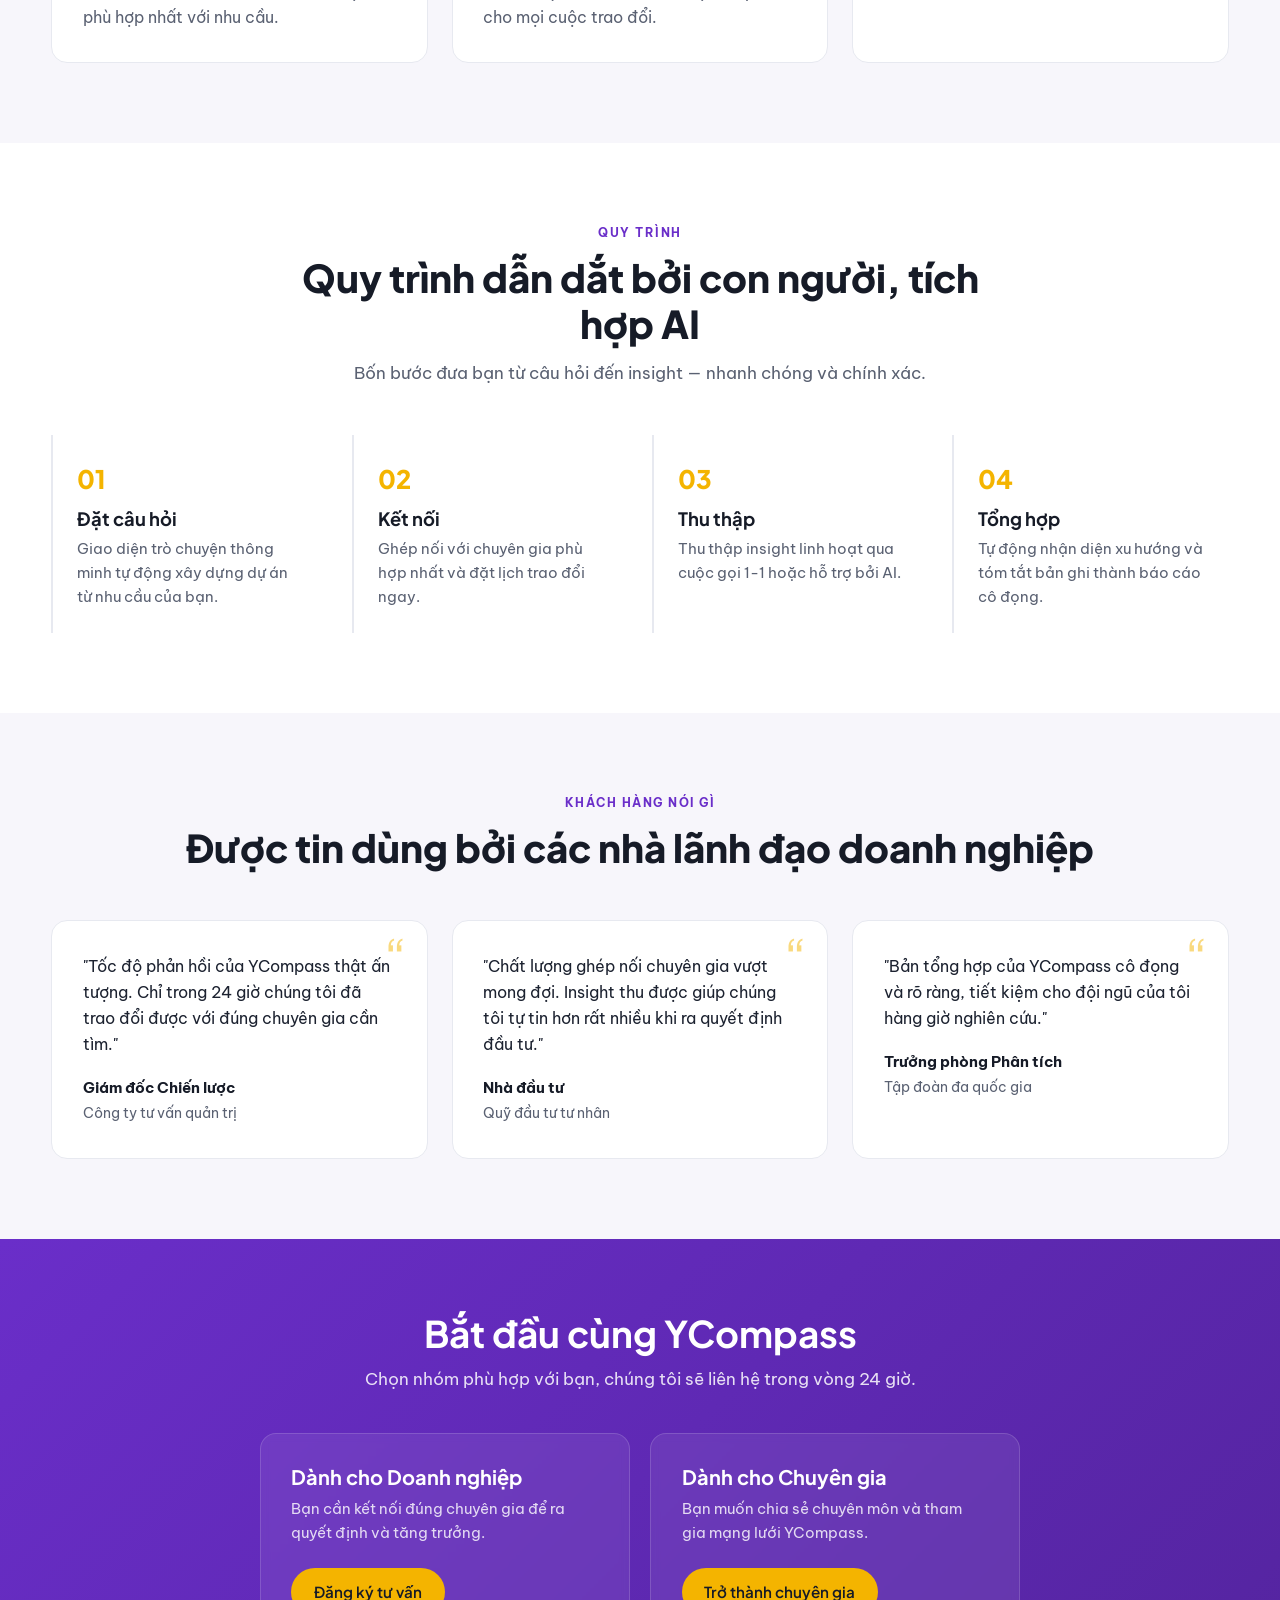
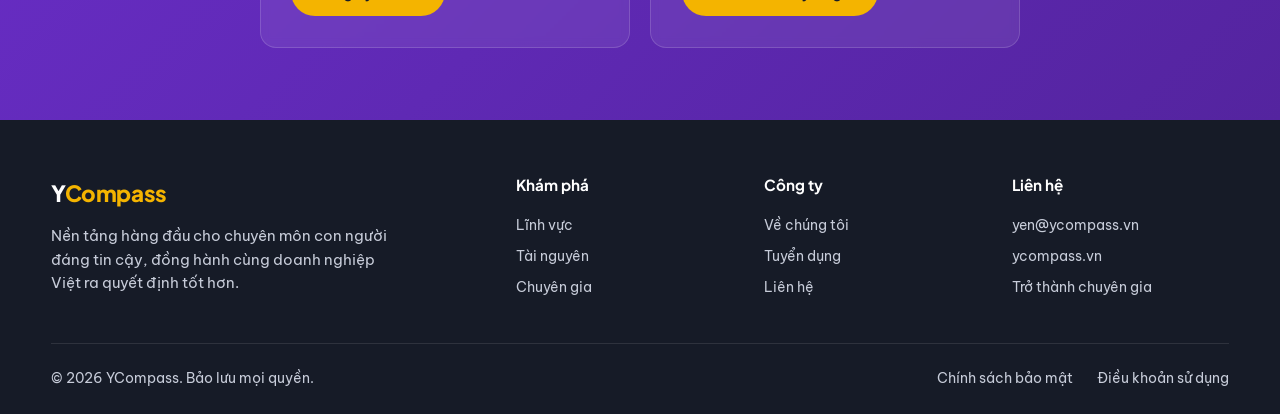
==== commit caf85884: "Hero badge: 500+ chuyên gia trong hệ sinh thái Co-Authored-By: Claude Opus 4.8 <noreply@anthropic.co" ====
--- a/index.html
+++ b/index.html
@@ -28,7 +28,7 @@
         <div class="hero-visual">
           <div class="hero-photo">
             <img src="https://images.unsplash.com/photo-1577415124269-fc1140a69e91?auto=format&fit=crop&w=1000&q=80" alt="Chuyên gia YCompass trao đổi cùng khách hàng" loading="eager" />
-            <div class="badge"><span class="dotg">🧭</span><span><strong>2.500+</strong><span>chuyên gia trong mạng lưới</span></span></div>
+            <div class="badge"><span class="dotg">🧭</span><span><strong>500+</strong><span>chuyên gia trong hệ sinh thái</span></span></div>
           </div>
         </div>
       </div>
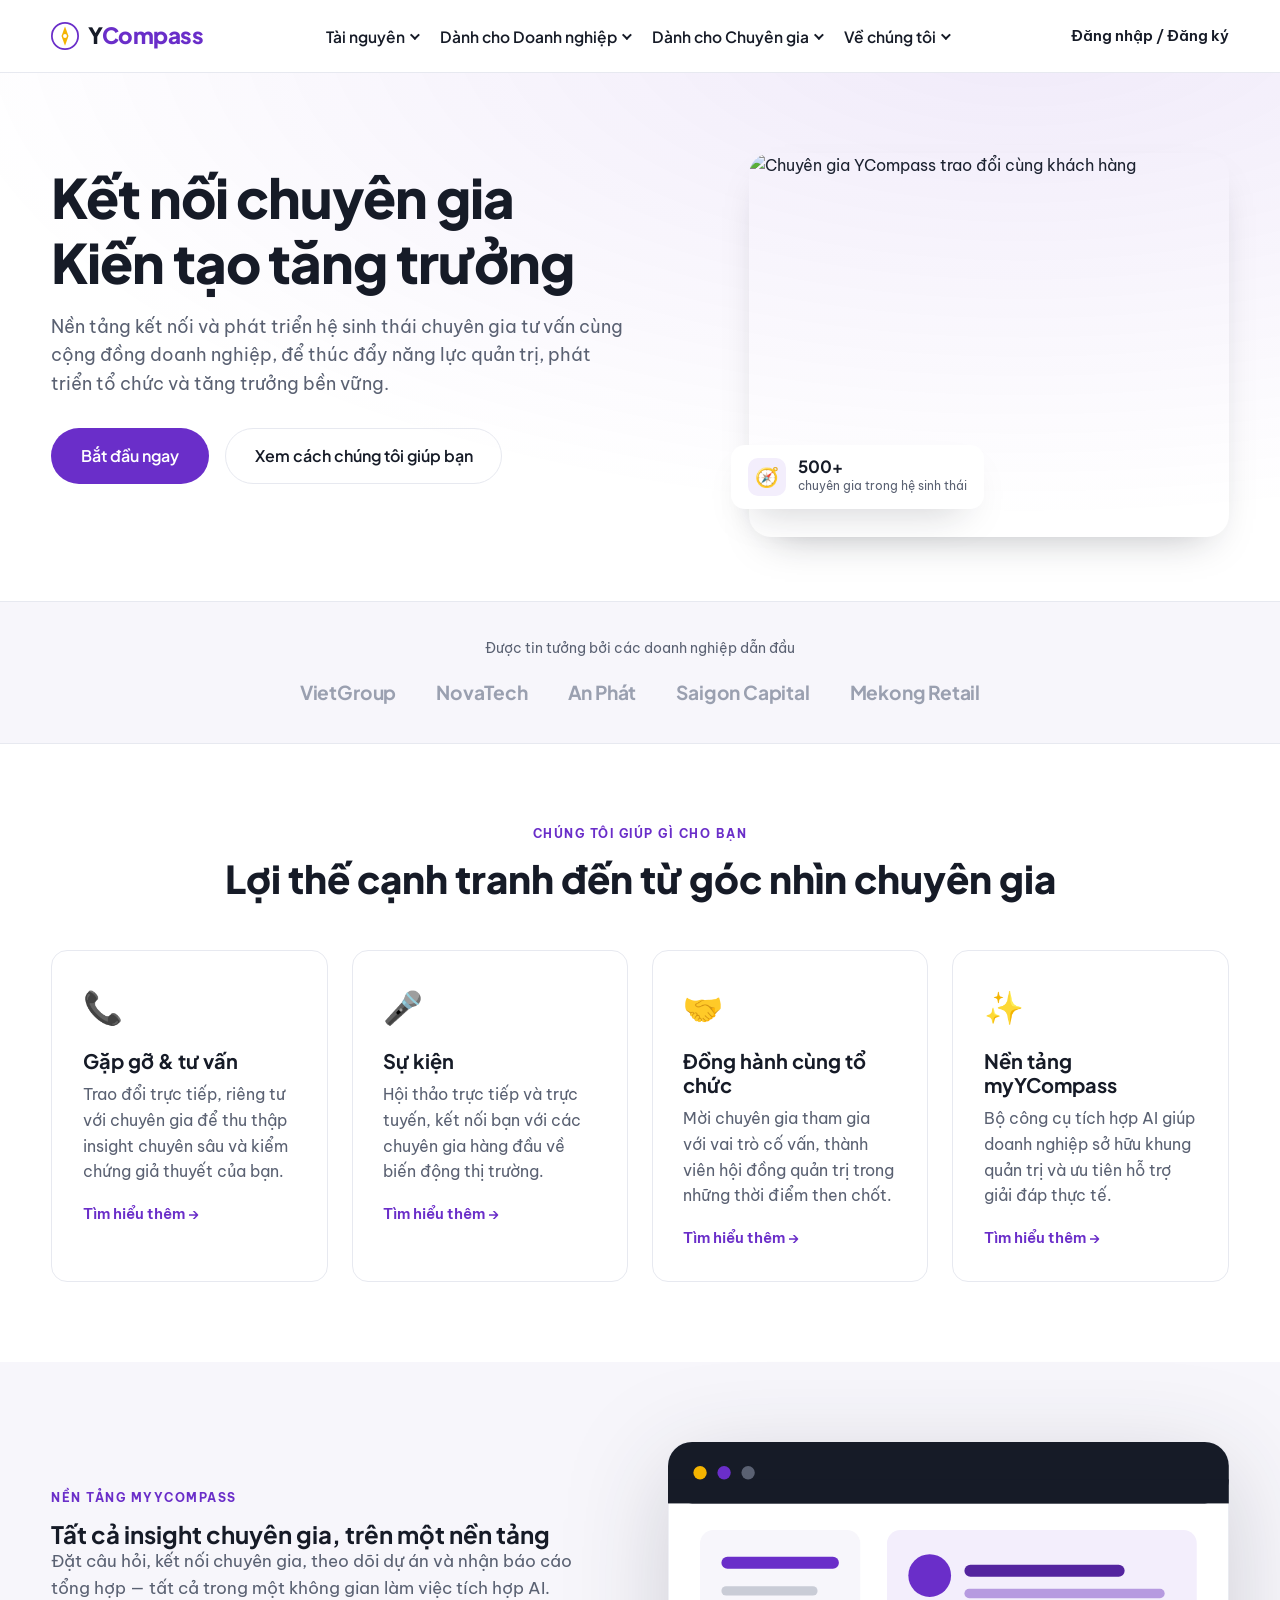
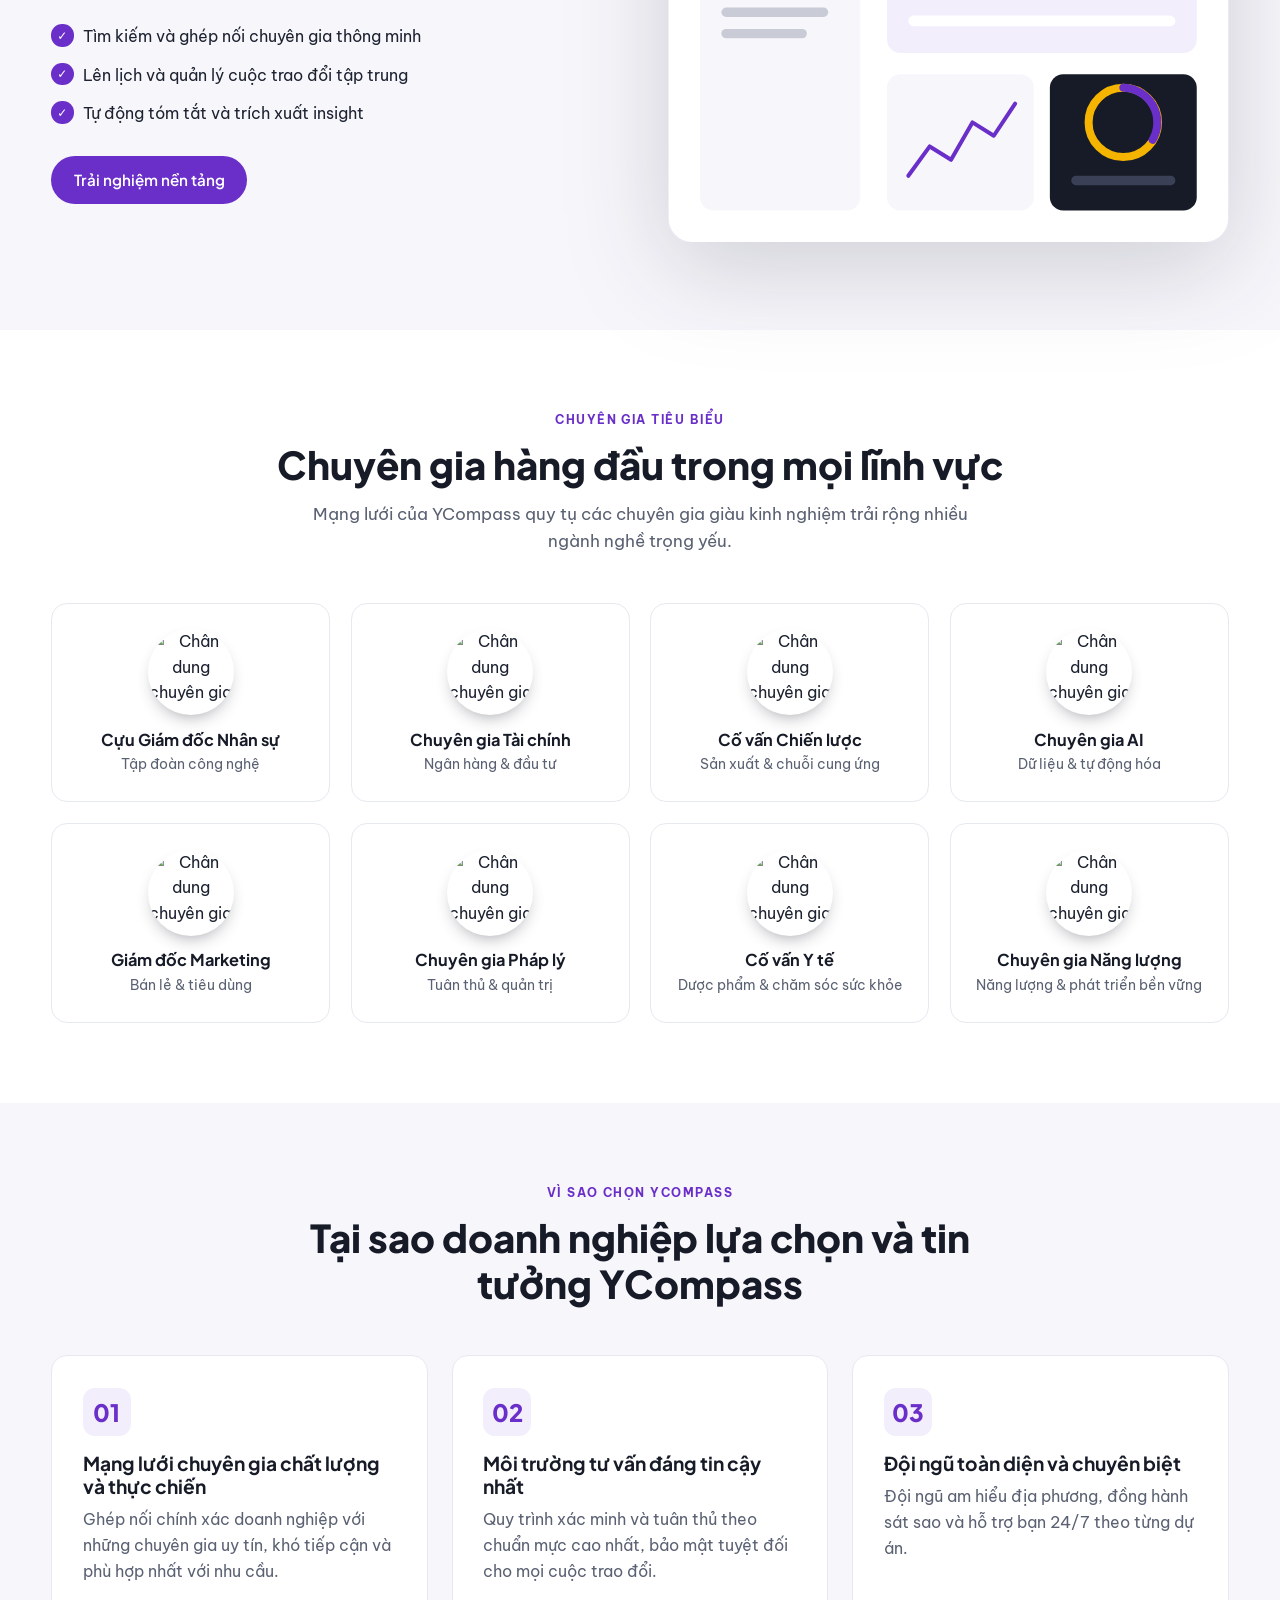
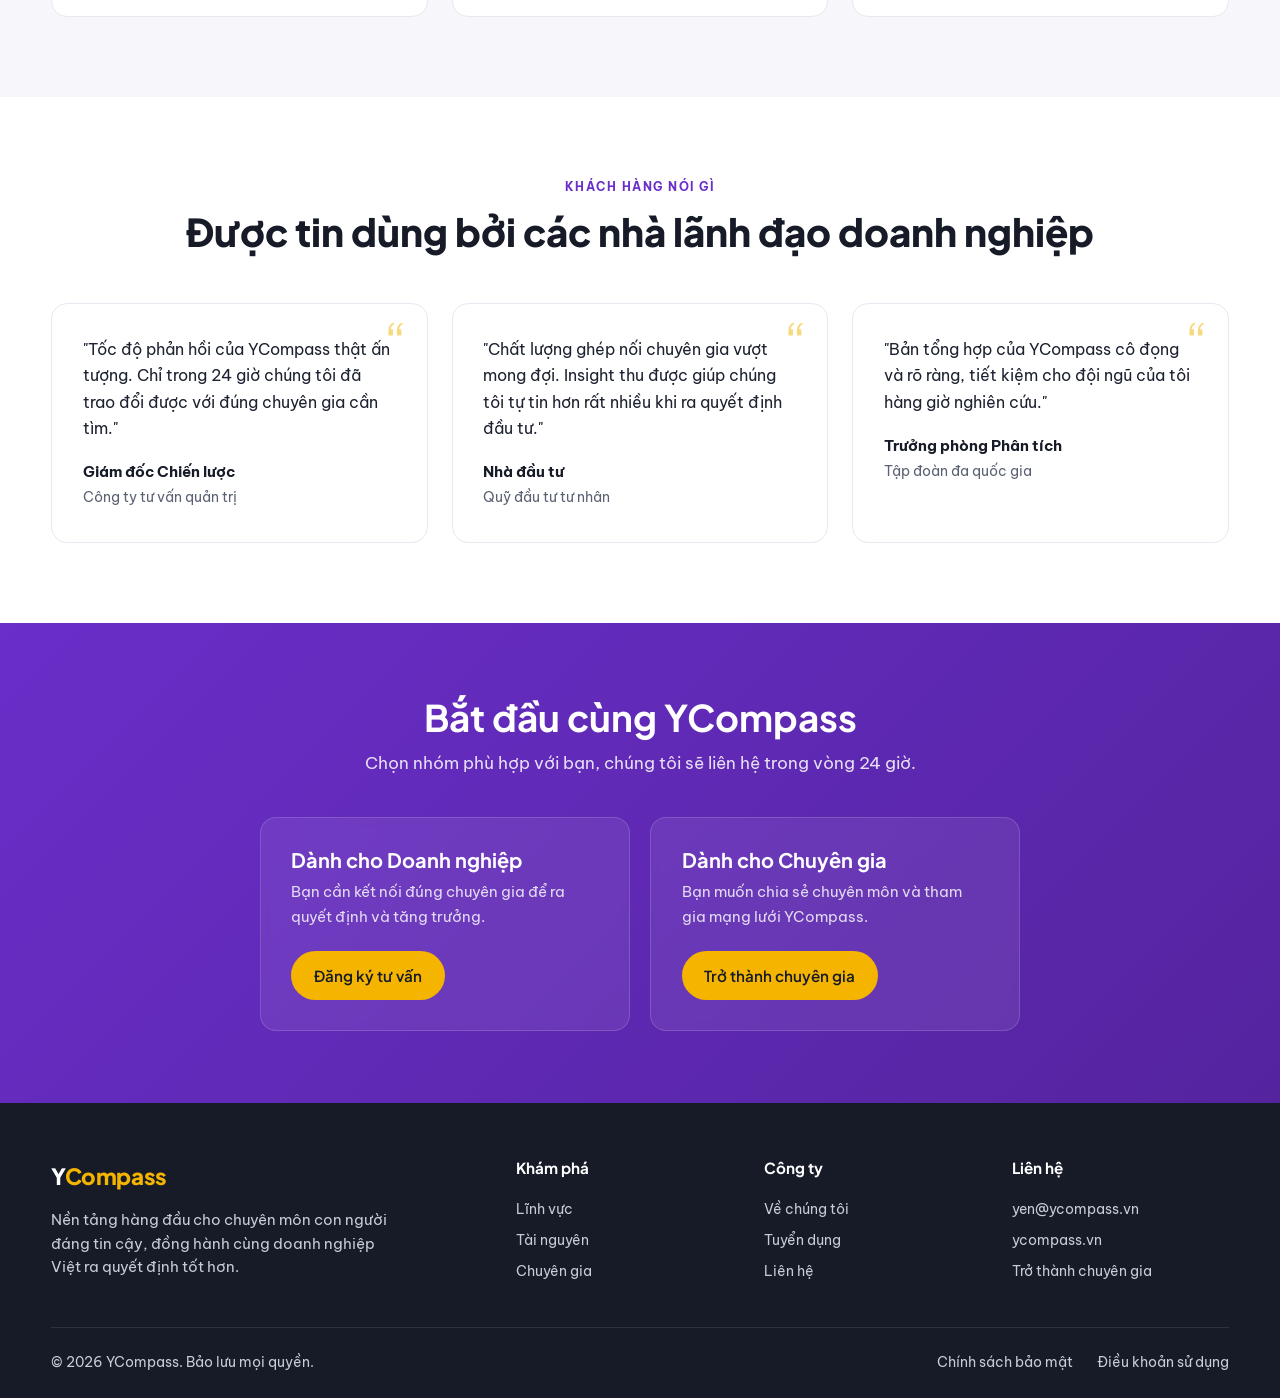
==== commit 638c8f25: "Homepage: remove Quy trình section, one-line experts heading Co-Authored-By: Claude Opus 4.8 <norepl" ====
--- a/index.html
+++ b/index.html
@@ -127,7 +127,7 @@
     <!-- ===== 4. Featured experts ===== -->
     <section class="section" id="experts">
       <div class="container">
-        <div class="section-head">
+        <div class="section-head wide">
           <p class="eyebrow">Chuyên gia tiêu biểu</p>
           <h2>Chuyên gia hàng đầu trong mọi lĩnh vực</h2>
           <p class="section-sub">Mạng lưới của YCompass quy tụ các chuyên gia giàu kinh nghiệm trải rộng nhiều ngành nghề trọng yếu.</p>
@@ -172,25 +172,8 @@
       </div>
     </section>
 
-    <!-- ===== 6. Four-step workflow ===== -->
-    <section class="section" id="how">
-      <div class="container">
-        <div class="section-head">
-          <p class="eyebrow">Quy trình</p>
-          <h2>Quy trình dẫn dắt bởi con người, tích hợp AI</h2>
-          <p class="section-sub">Bốn bước đưa bạn từ câu hỏi đến insight — nhanh chóng và chính xác.</p>
-        </div>
-        <div class="steps">
-          <div class="step"><span class="step-num">01</span><h4>Đặt câu hỏi</h4><p>Giao diện trò chuyện thông minh tự động xây dựng dự án từ nhu cầu của bạn.</p></div>
-          <div class="step"><span class="step-num">02</span><h4>Kết nối</h4><p>Ghép nối với chuyên gia phù hợp nhất và đặt lịch trao đổi ngay.</p></div>
-          <div class="step"><span class="step-num">03</span><h4>Thu thập</h4><p>Thu thập insight linh hoạt qua cuộc gọi 1-1 hoặc hỗ trợ bởi AI.</p></div>
-          <div class="step"><span class="step-num">04</span><h4>Tổng hợp</h4><p>Tự động nhận diện xu hướng và tóm tắt bản ghi thành báo cáo cô đọng.</p></div>
-        </div>
-      </div>
-    </section>
-
-    <!-- ===== 7. Testimonials ===== -->
-    <section class="section section-alt" id="testimonials">
+    <!-- ===== Testimonials ===== -->
+    <section class="section" id="testimonials">
       <div class="container">
         <div class="section-head wide">
           <p class="eyebrow">Khách hàng nói gì</p>
--- a/styles.css
+++ b/styles.css
@@ -145,6 +145,7 @@
 .section-head { text-align: center; max-width: 44rem; margin: 0 auto 3rem; }
 .section-head.wide { max-width: none; }
 .section-head.wide h2 { white-space: nowrap; }
+.section-head.wide .section-sub { max-width: 44rem; margin-inline: auto; }
 .section-head h2 { font-size: clamp(1.7rem, 3vw, 2.4rem); font-weight: 800; margin-bottom: .8rem; }
 .section-sub { color: var(--muted); font-size: 1.05rem; }
 
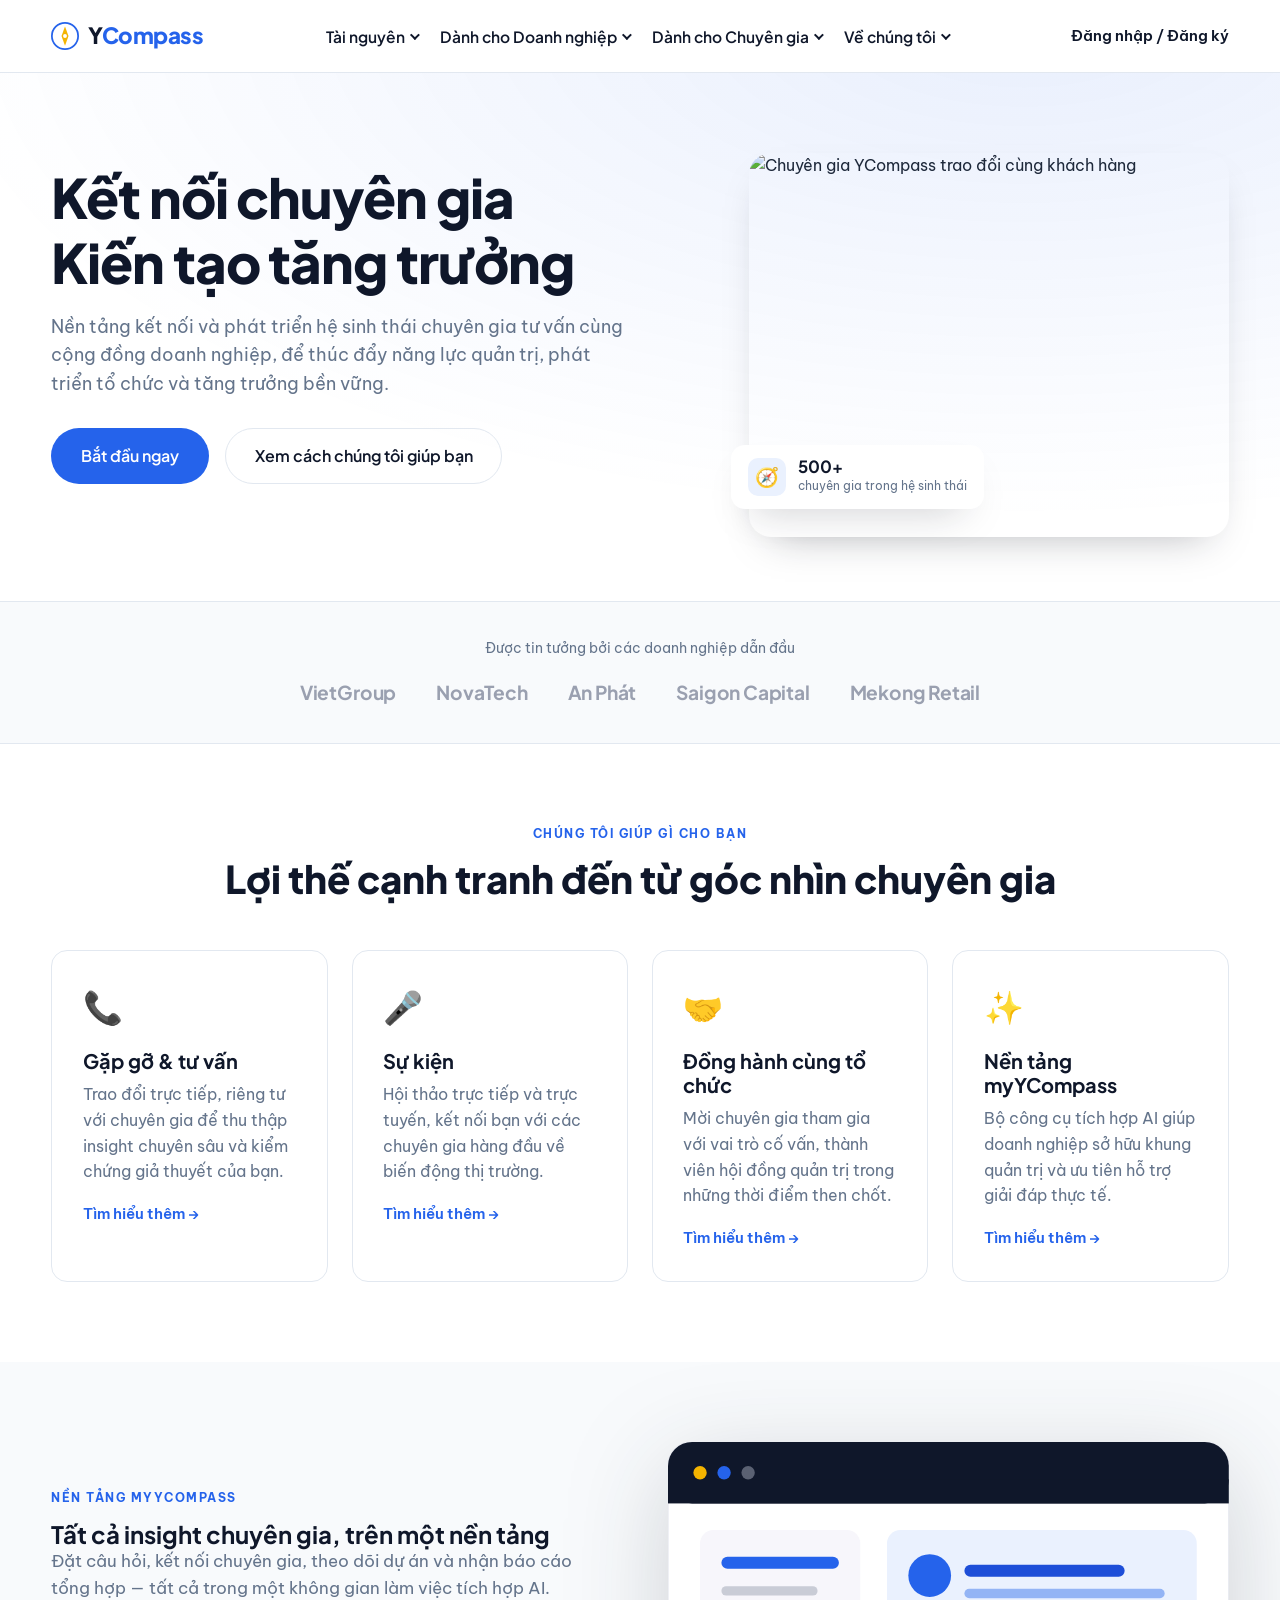
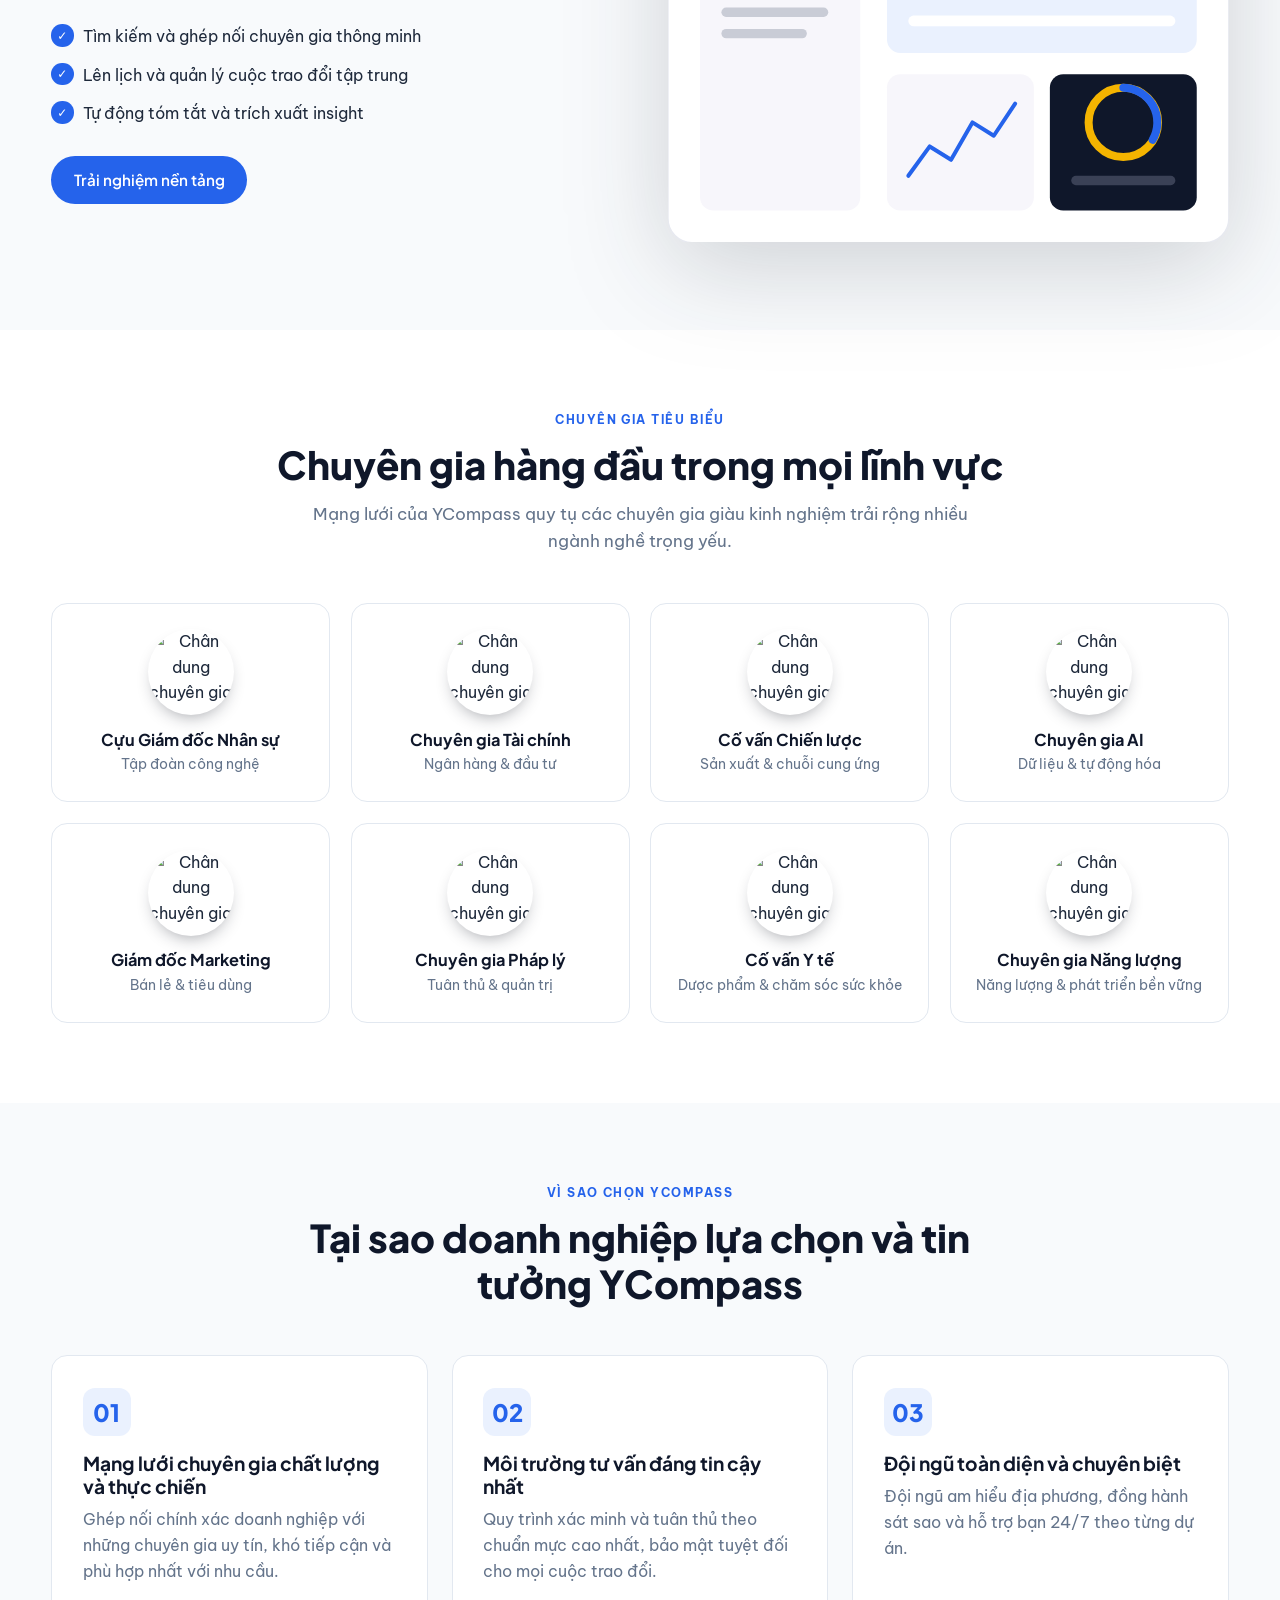
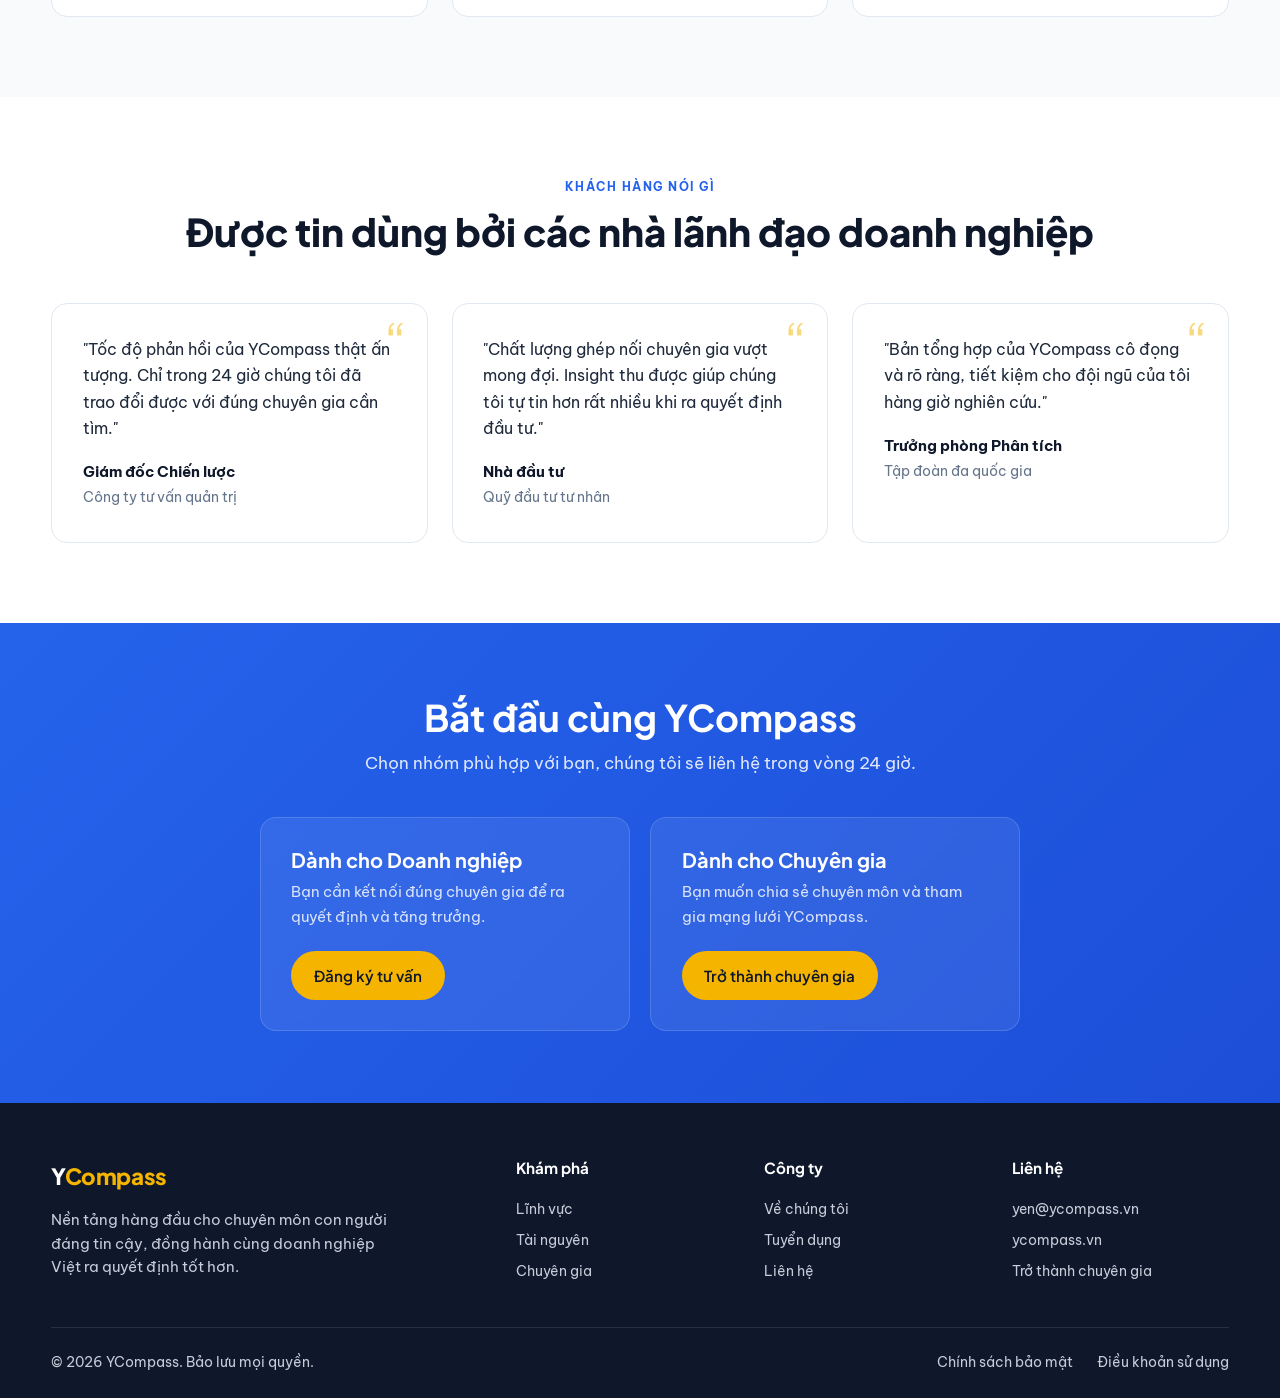
==== commit adb60a05: "Rebrand theme purple -> blue + premium black; menu tweaks - Replace purple palette with royal blue (" ====
--- a/index.html
+++ b/index.html
@@ -100,24 +100,24 @@
         <div class="split-visual" aria-hidden="true">
           <svg viewBox="0 0 420 300" xmlns="http://www.w3.org/2000/svg" class="illus">
             <rect width="420" height="300" rx="18" fill="#fff" stroke="#e7e9f0"/>
-            <rect x="0" y="0" width="420" height="46" rx="18" fill="#161B27"/>
-            <rect x="0" y="28" width="420" height="18" fill="#161B27"/>
-            <circle cx="24" cy="23" r="5" fill="#F4B400"/><circle cx="42" cy="23" r="5" fill="#6A2EC9"/><circle cx="60" cy="23" r="5" fill="#5a6172"/>
+            <rect x="0" y="0" width="420" height="46" rx="18" fill="#0f172a"/>
+            <rect x="0" y="28" width="420" height="18" fill="#0f172a"/>
+            <circle cx="24" cy="23" r="5" fill="#F4B400"/><circle cx="42" cy="23" r="5" fill="#2563eb"/><circle cx="60" cy="23" r="5" fill="#5a6172"/>
             <rect x="24" y="66" width="120" height="210" rx="10" fill="#f7f6fb"/>
-            <rect x="40" y="86" width="88" height="9" rx="4.5" fill="#6A2EC9"/>
+            <rect x="40" y="86" width="88" height="9" rx="4.5" fill="#2563eb"/>
             <rect x="40" y="108" width="72" height="7" rx="3.5" fill="#c9ccd6"/>
             <rect x="40" y="124" width="80" height="7" rx="3.5" fill="#c9ccd6"/>
             <rect x="40" y="140" width="64" height="7" rx="3.5" fill="#c9ccd6"/>
-            <rect x="164" y="66" width="232" height="92" rx="10" fill="#f3eefc"/>
-            <circle cx="196" cy="100" r="16" fill="#6A2EC9"/>
-            <rect x="222" y="92" width="120" height="9" rx="4.5" fill="#54249f"/>
-            <rect x="222" y="110" width="150" height="7" rx="3.5" fill="#b69ae0"/>
+            <rect x="164" y="66" width="232" height="92" rx="10" fill="#eaf1fe"/>
+            <circle cx="196" cy="100" r="16" fill="#2563eb"/>
+            <rect x="222" y="92" width="120" height="9" rx="4.5" fill="#1d4ed8"/>
+            <rect x="222" y="110" width="150" height="7" rx="3.5" fill="#93b4f5"/>
             <rect x="180" y="130" width="200" height="8" rx="4" fill="#fff"/>
             <rect x="164" y="174" width="110" height="102" rx="10" fill="#f7f6fb"/>
-            <rect x="286" y="174" width="110" height="102" rx="10" fill="#161B27"/>
-            <polyline points="180,250 196,228 212,238 228,210 244,220 260,196" fill="none" stroke="#6A2EC9" stroke-width="3" stroke-linecap="round" stroke-linejoin="round"/>
+            <rect x="286" y="174" width="110" height="102" rx="10" fill="#0f172a"/>
+            <polyline points="180,250 196,228 212,238 228,210 244,220 260,196" fill="none" stroke="#2563eb" stroke-width="3" stroke-linecap="round" stroke-linejoin="round"/>
             <circle cx="341" cy="210" r="26" fill="none" stroke="#F4B400" stroke-width="6"/>
-            <path d="M341 184 a26 26 0 0 1 22 39" fill="none" stroke="#6A2EC9" stroke-width="6" stroke-linecap="round"/>
+            <path d="M341 184 a26 26 0 0 1 22 39" fill="none" stroke="#2563eb" stroke-width="6" stroke-linecap="round"/>
             <rect x="302" y="250" width="78" height="7" rx="3.5" fill="#3a4156"/>
           </svg>
         </div>
--- a/styles.css
+++ b/styles.css
@@ -1,15 +1,15 @@
 :root {
-  --purple: #6A2EC9;
-  --purple-dark: #54249f;
-  --purple-soft: #f3eefc;
+  --purple: #2563eb;
+  --purple-dark: #1d4ed8;
+  --purple-soft: #eaf1fe;
   --gold: #F4B400;
-  --navy: #161B27;
-  --navy-soft: #1f2535;
-  --ink: #1c2230;
-  --muted: #5a6172;
-  --line: #e7e9f0;
+  --navy: #0f172a;
+  --navy-soft: #1e293b;
+  --ink: #1e293b;
+  --muted: #64748b;
+  --line: #e2e8f0;
   --bg: #ffffff;
-  --bg-alt: #f7f6fb;
+  --bg-alt: #f8fafc;
   --radius: 16px;
   --shadow: 0 18px 40px -22px rgba(22, 27, 39, .35);
   --font: "Be Vietnam Pro", "Plus Jakarta Sans", system-ui, sans-serif;
@@ -41,7 +41,7 @@
 }
 .btn-lg { padding: .9rem 1.8rem; font-size: 1rem; }
 .btn-primary { background: var(--purple); color: #fff; }
-.btn-primary:hover { background: var(--purple-dark); transform: translateY(-2px); box-shadow: 0 12px 24px -10px rgba(106,46,201,.6); }
+.btn-primary:hover { background: var(--purple-dark); transform: translateY(-2px); box-shadow: 0 12px 24px -10px rgba(37,99,235,.6); }
 .btn-gold { background: var(--gold); color: var(--navy); }
 .btn-gold:hover { transform: translateY(-2px); box-shadow: 0 12px 24px -10px rgba(244,180,0,.7); }
 .btn-ghost { background: transparent; color: var(--navy); border-color: var(--line); }
@@ -111,7 +111,7 @@
 .menu-toggle span { width: 24px; height: 2px; background: var(--navy); border-radius: 2px; transition: .25s; }
 
 /* ===== Hero ===== */
-.hero { background: radial-gradient(1100px 500px at 80% -10%, rgba(106,46,201,.10), transparent), var(--bg); padding: 5rem 0 4rem; overflow: hidden; }
+.hero { background: radial-gradient(1100px 500px at 80% -10%, rgba(37,99,235,.10), transparent), var(--bg); padding: 5rem 0 4rem; overflow: hidden; }
 .hero-inner { display: grid; grid-template-columns: 1.15fr .85fr; gap: 3rem; align-items: center; }
 .hero h1 { font-size: clamp(2.1rem, 4.5vw, 3.4rem); font-weight: 800; letter-spacing: -.02em; margin-bottom: 1.1rem; }
 .hero .lead { font-size: 1.12rem; color: var(--muted); max-width: 36rem; margin-bottom: 1.8rem; }
@@ -124,12 +124,12 @@
 .orbit { position: relative; width: 320px; height: 320px; border-radius: 50%;
   background: conic-gradient(from 180deg, var(--purple-soft), #fff, var(--purple-soft));
   border: 1px solid var(--line); display: grid; place-items: center; }
-.orbit::before, .orbit::after { content: ""; position: absolute; border: 1.5px dashed rgba(106,46,201,.25); border-radius: 50%; }
+.orbit::before, .orbit::after { content: ""; position: absolute; border: 1.5px dashed rgba(37,99,235,.25); border-radius: 50%; }
 .orbit::before { inset: 36px; } .orbit::after { inset: 84px; }
-.orbit-core { width: 110px; height: 110px; border-radius: 50%; background: linear-gradient(135deg, var(--purple), var(--purple-dark)); color: #fff; font-family: var(--head); font-weight: 800; font-size: 2rem; display: grid; place-items: center; box-shadow: 0 20px 40px -16px rgba(106,46,201,.6); }
+.orbit-core { width: 110px; height: 110px; border-radius: 50%; background: linear-gradient(135deg, var(--purple), var(--purple-dark)); color: #fff; font-family: var(--head); font-weight: 800; font-size: 2rem; display: grid; place-items: center; box-shadow: 0 20px 40px -16px rgba(37,99,235,.6); }
 .dot { position: absolute; width: 18px; height: 18px; border-radius: 50%; background: var(--gold); box-shadow: 0 0 0 6px rgba(244,180,0,.15); animation: float 5s ease-in-out infinite; }
 .d1 { top: 10px; left: 50%; } .d2 { right: 18px; top: 48%; animation-delay: .8s; }
-.d3 { bottom: 22px; left: 28%; background: var(--purple); box-shadow: 0 0 0 6px rgba(106,46,201,.12); animation-delay: 1.4s; }
+.d3 { bottom: 22px; left: 28%; background: var(--purple); box-shadow: 0 0 0 6px rgba(37,99,235,.12); animation-delay: 1.4s; }
 .d4 { top: 40%; left: 6px; animation-delay: 2s; }
 @keyframes float { 0%,100% { transform: translateY(0); } 50% { transform: translateY(-10px); } }
 
@@ -258,7 +258,7 @@
 .check-list li::before { content: "✓"; position: absolute; left: 0; top: 0; width: 1.4rem; height: 1.4rem; background: var(--purple); color: #fff; border-radius: 50%; display: grid; place-items: center; font-size: .75rem; font-weight: 700; }
 
 /* ===== Sub-page hero ===== */
-.subhero { background: radial-gradient(900px 400px at 85% -20%, rgba(106,46,201,.12), transparent), var(--navy); color: #fff; padding: 4.5rem 0; }
+.subhero { background: radial-gradient(900px 400px at 85% -20%, rgba(37,99,235,.12), transparent), var(--navy); color: #fff; padding: 4.5rem 0; }
 .subhero .container { display: grid; grid-template-columns: 1.1fr .9fr; gap: 3rem; align-items: center; }
 .subhero .eyebrow { color: var(--gold); }
 .subhero h1 { color: #fff; font-size: clamp(2rem, 4vw, 3rem); font-weight: 800; letter-spacing: -.02em; margin-bottom: 1rem; }
